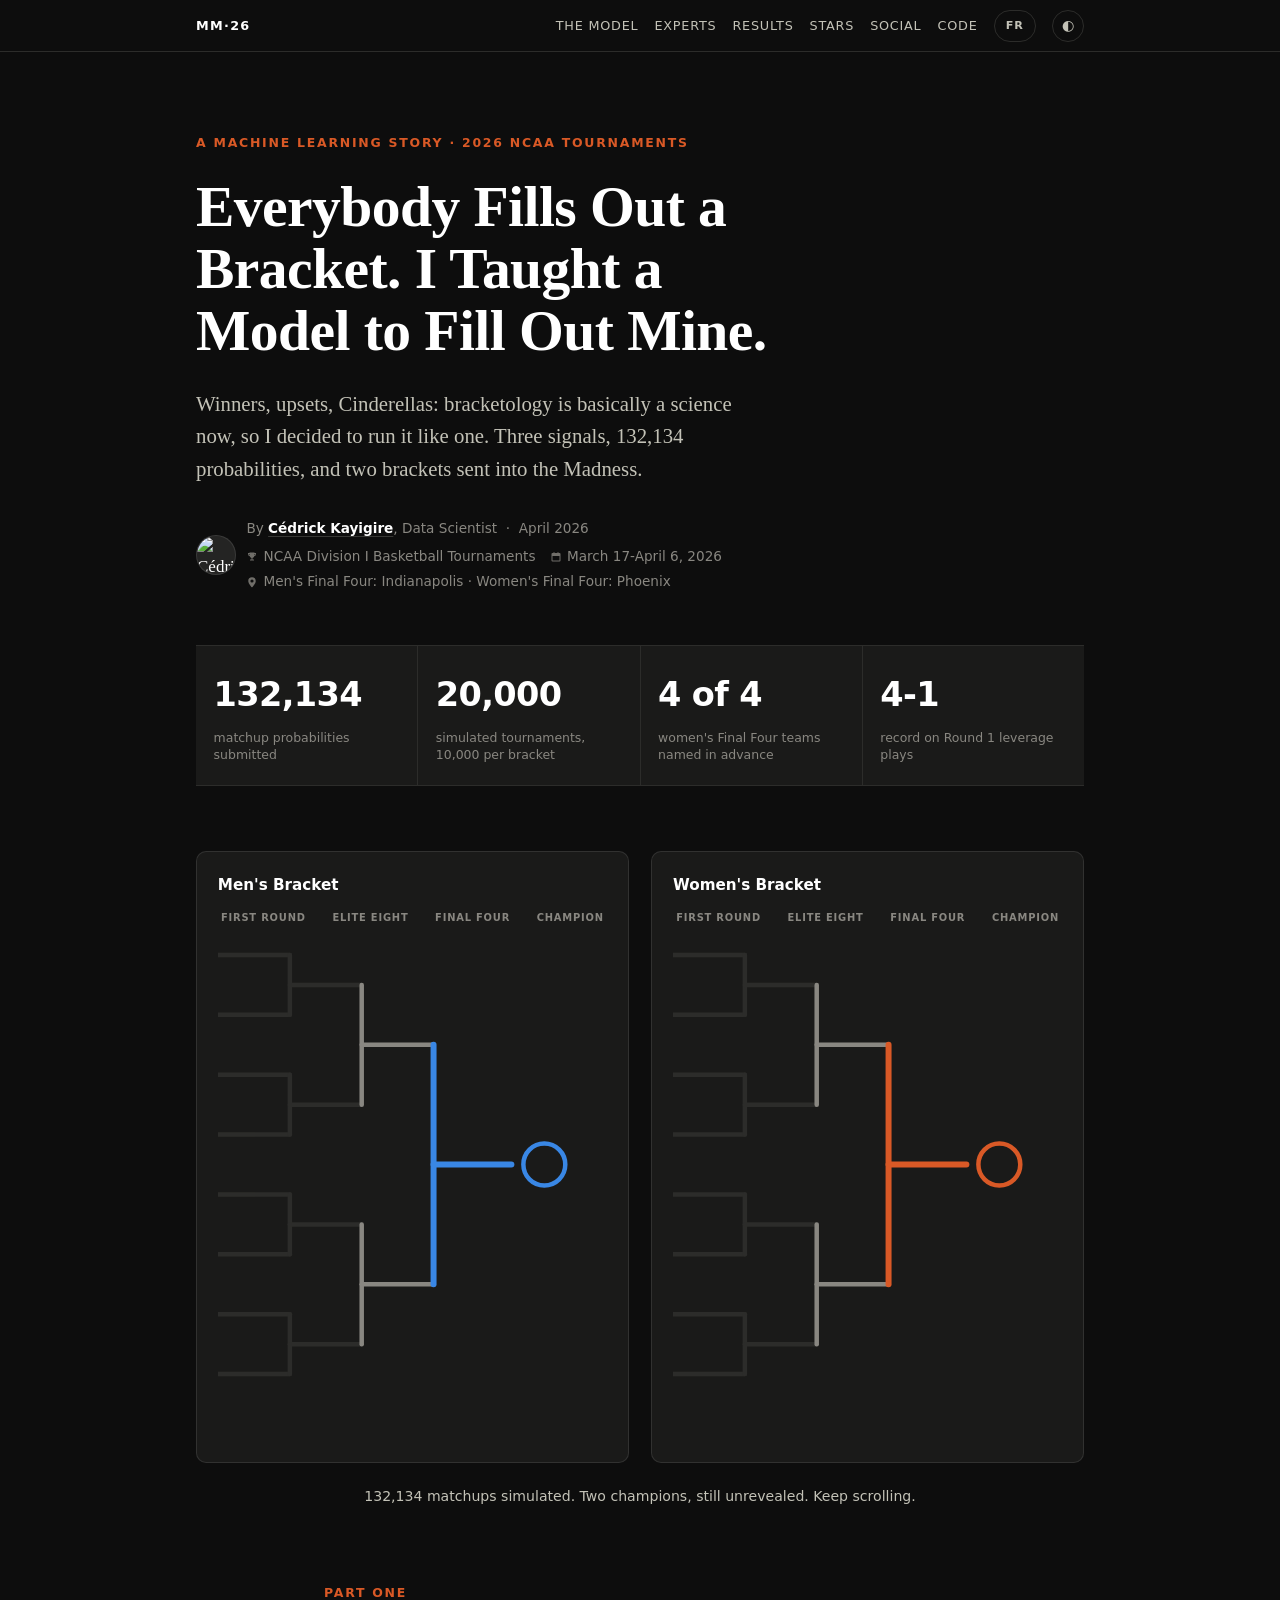
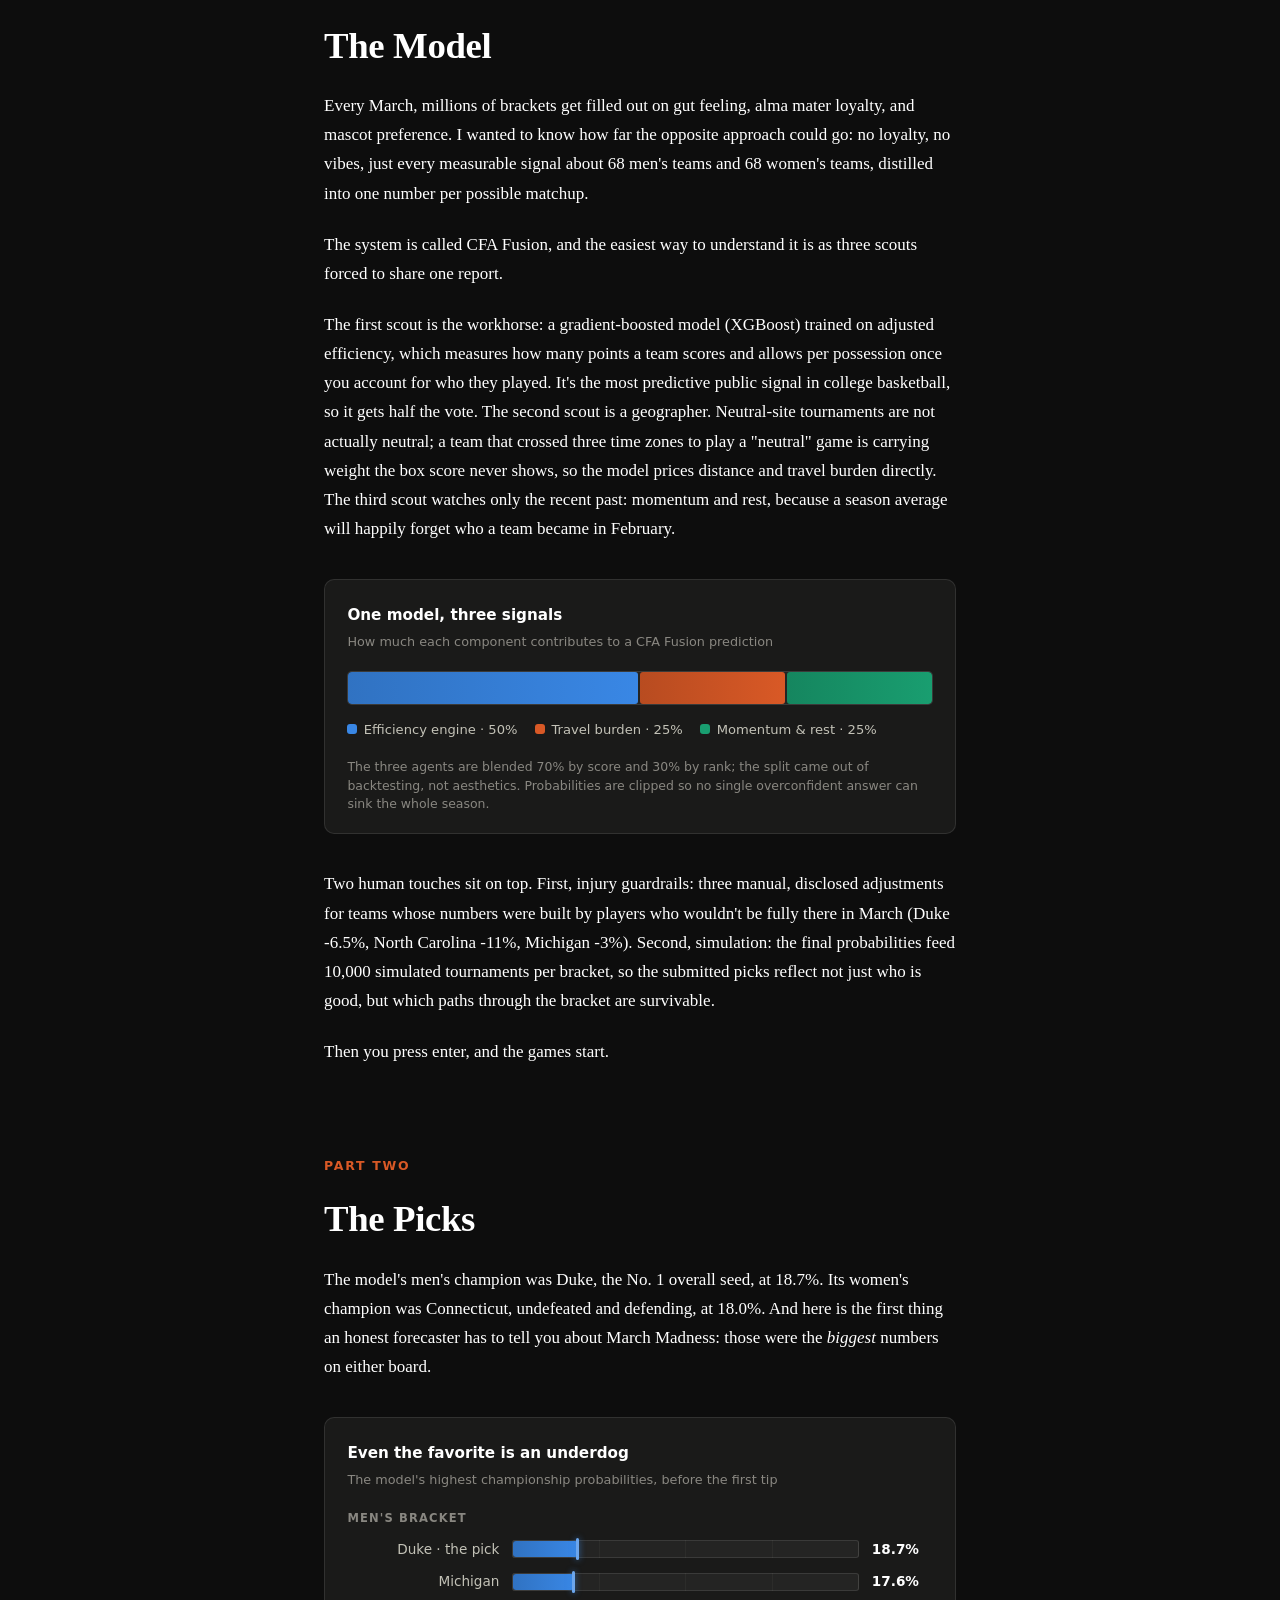
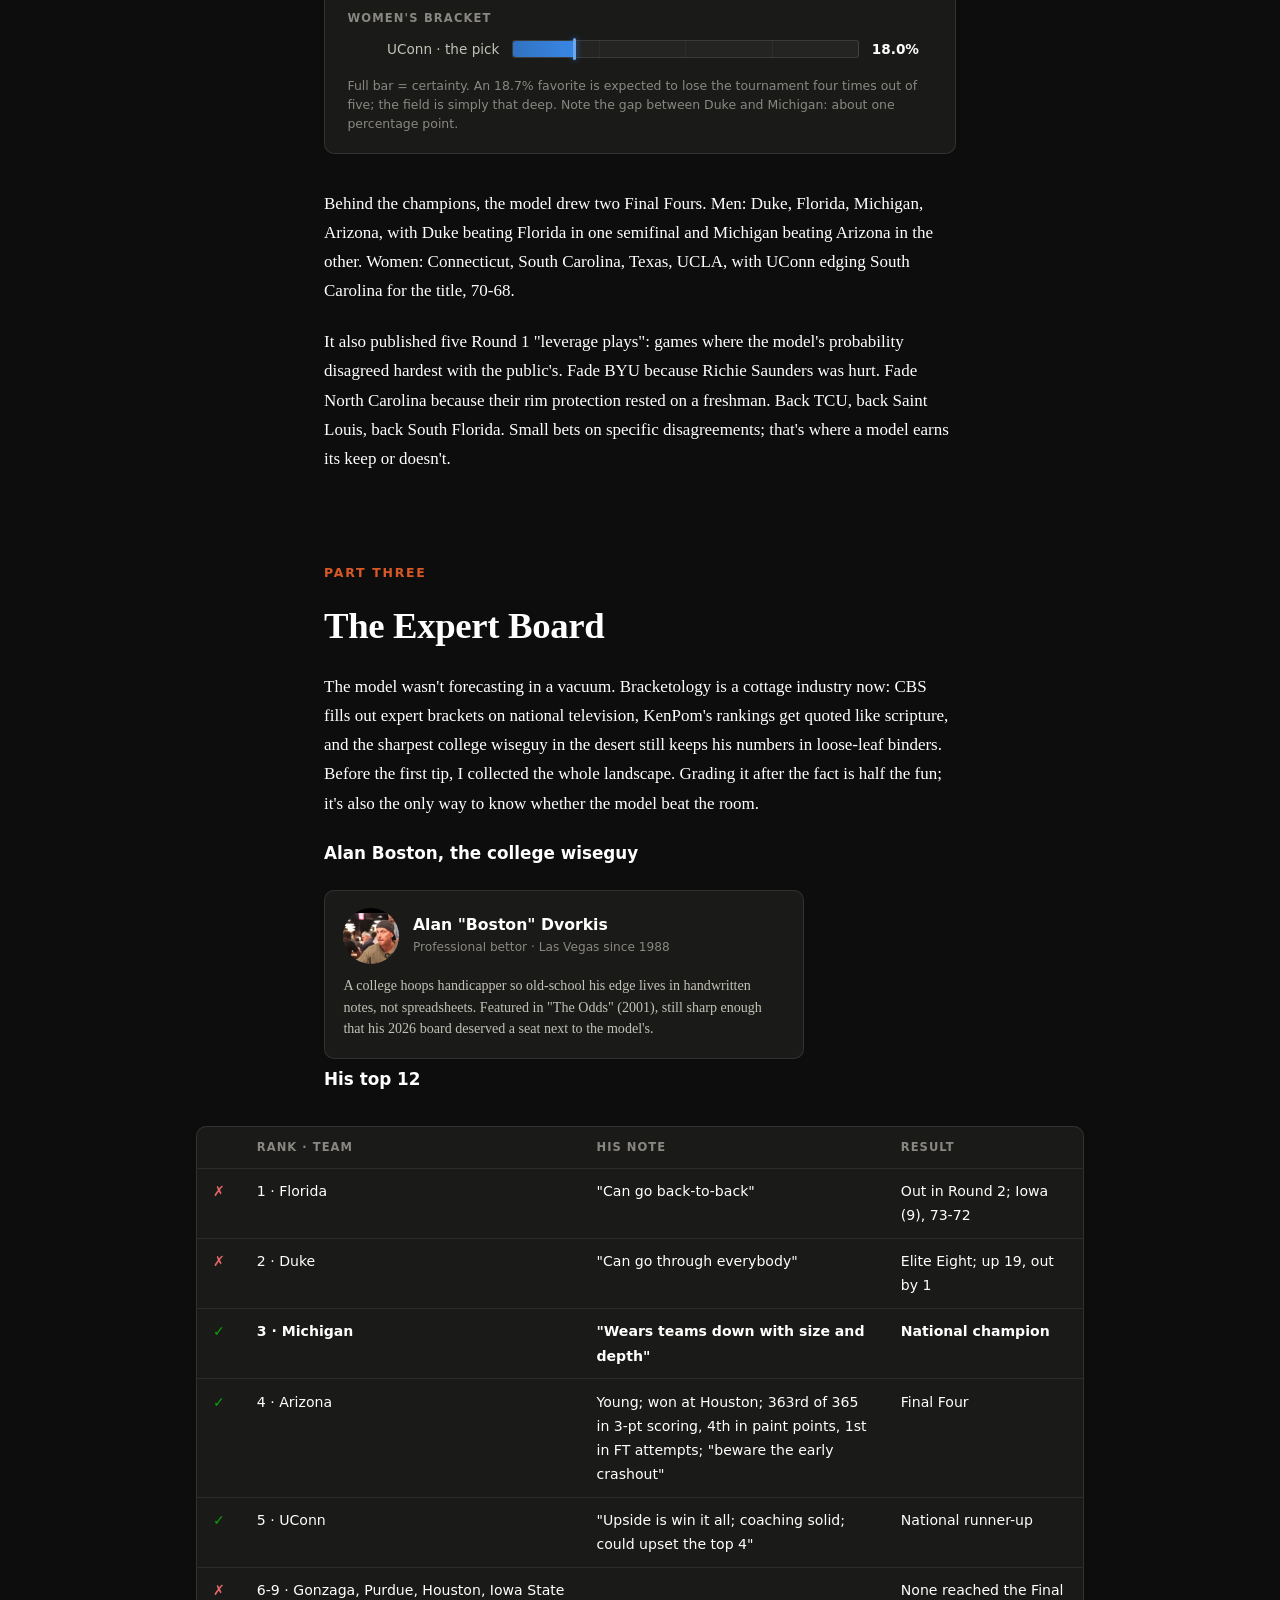
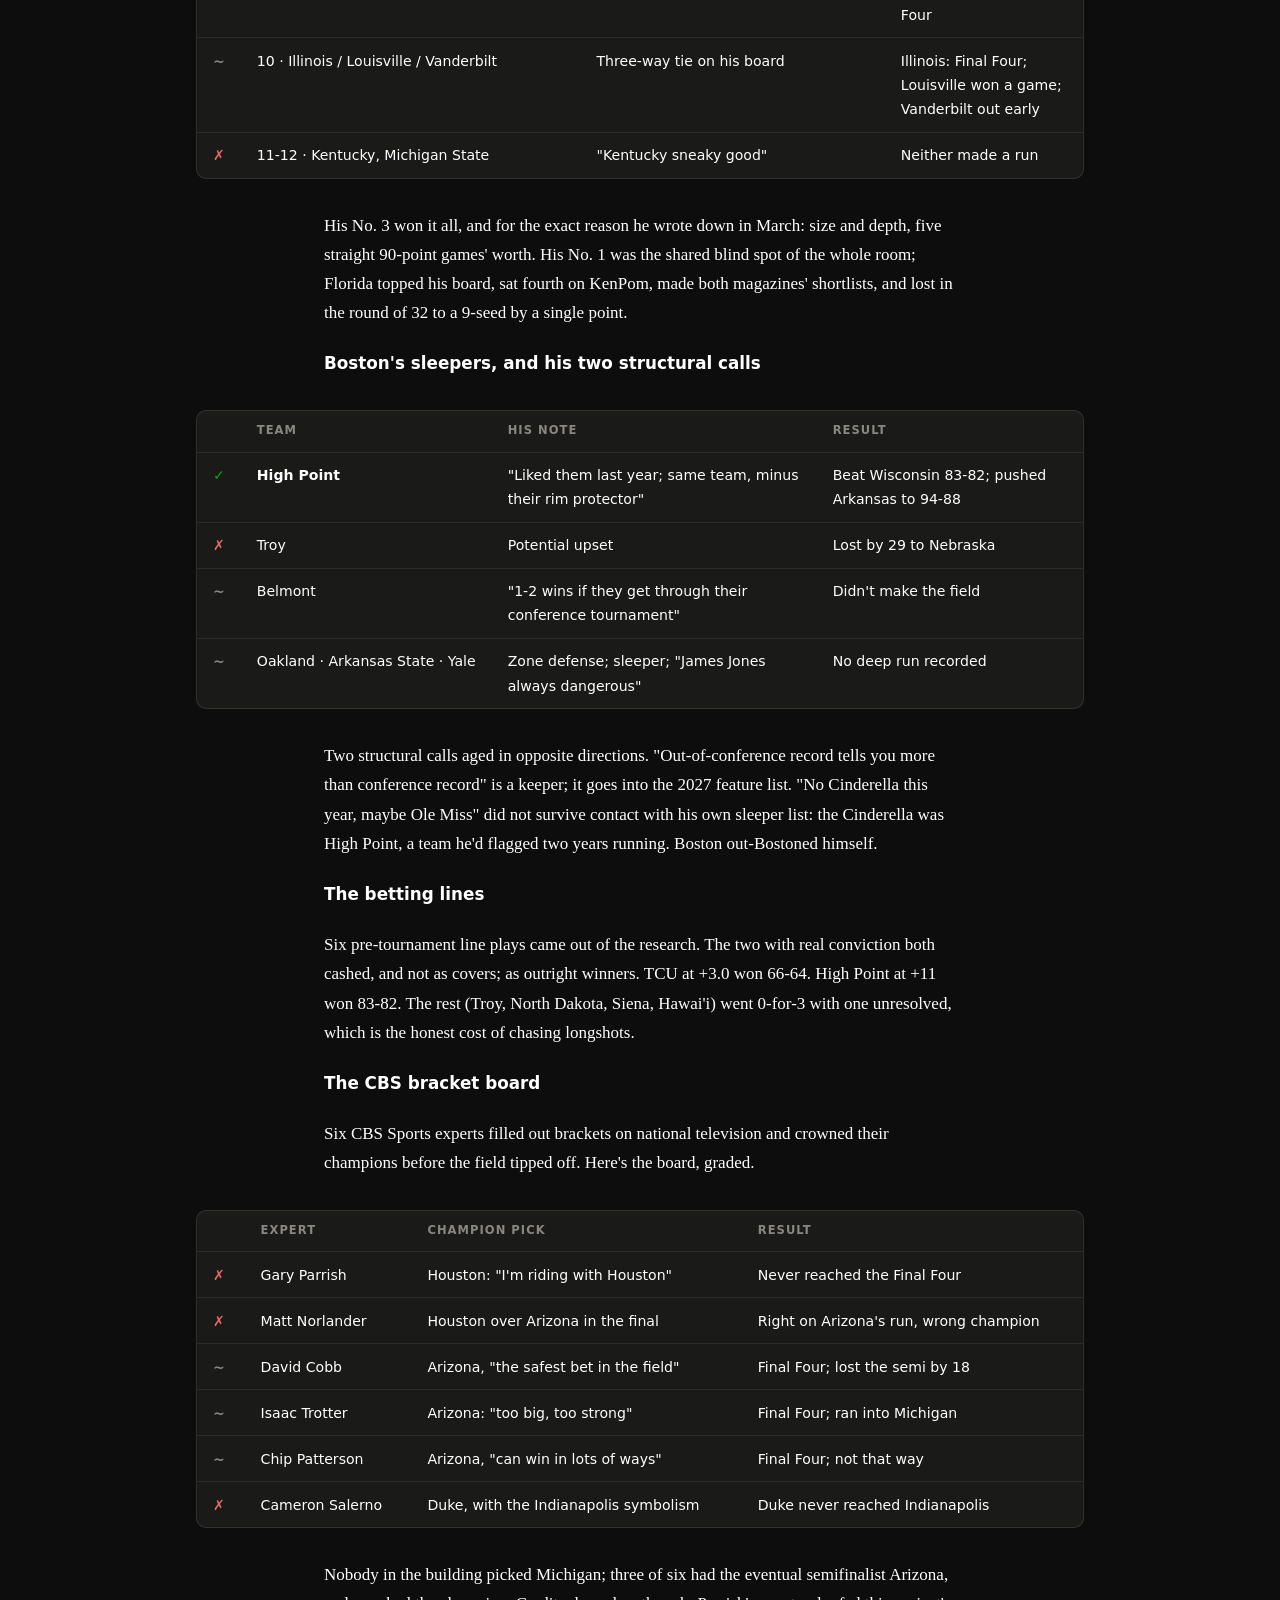
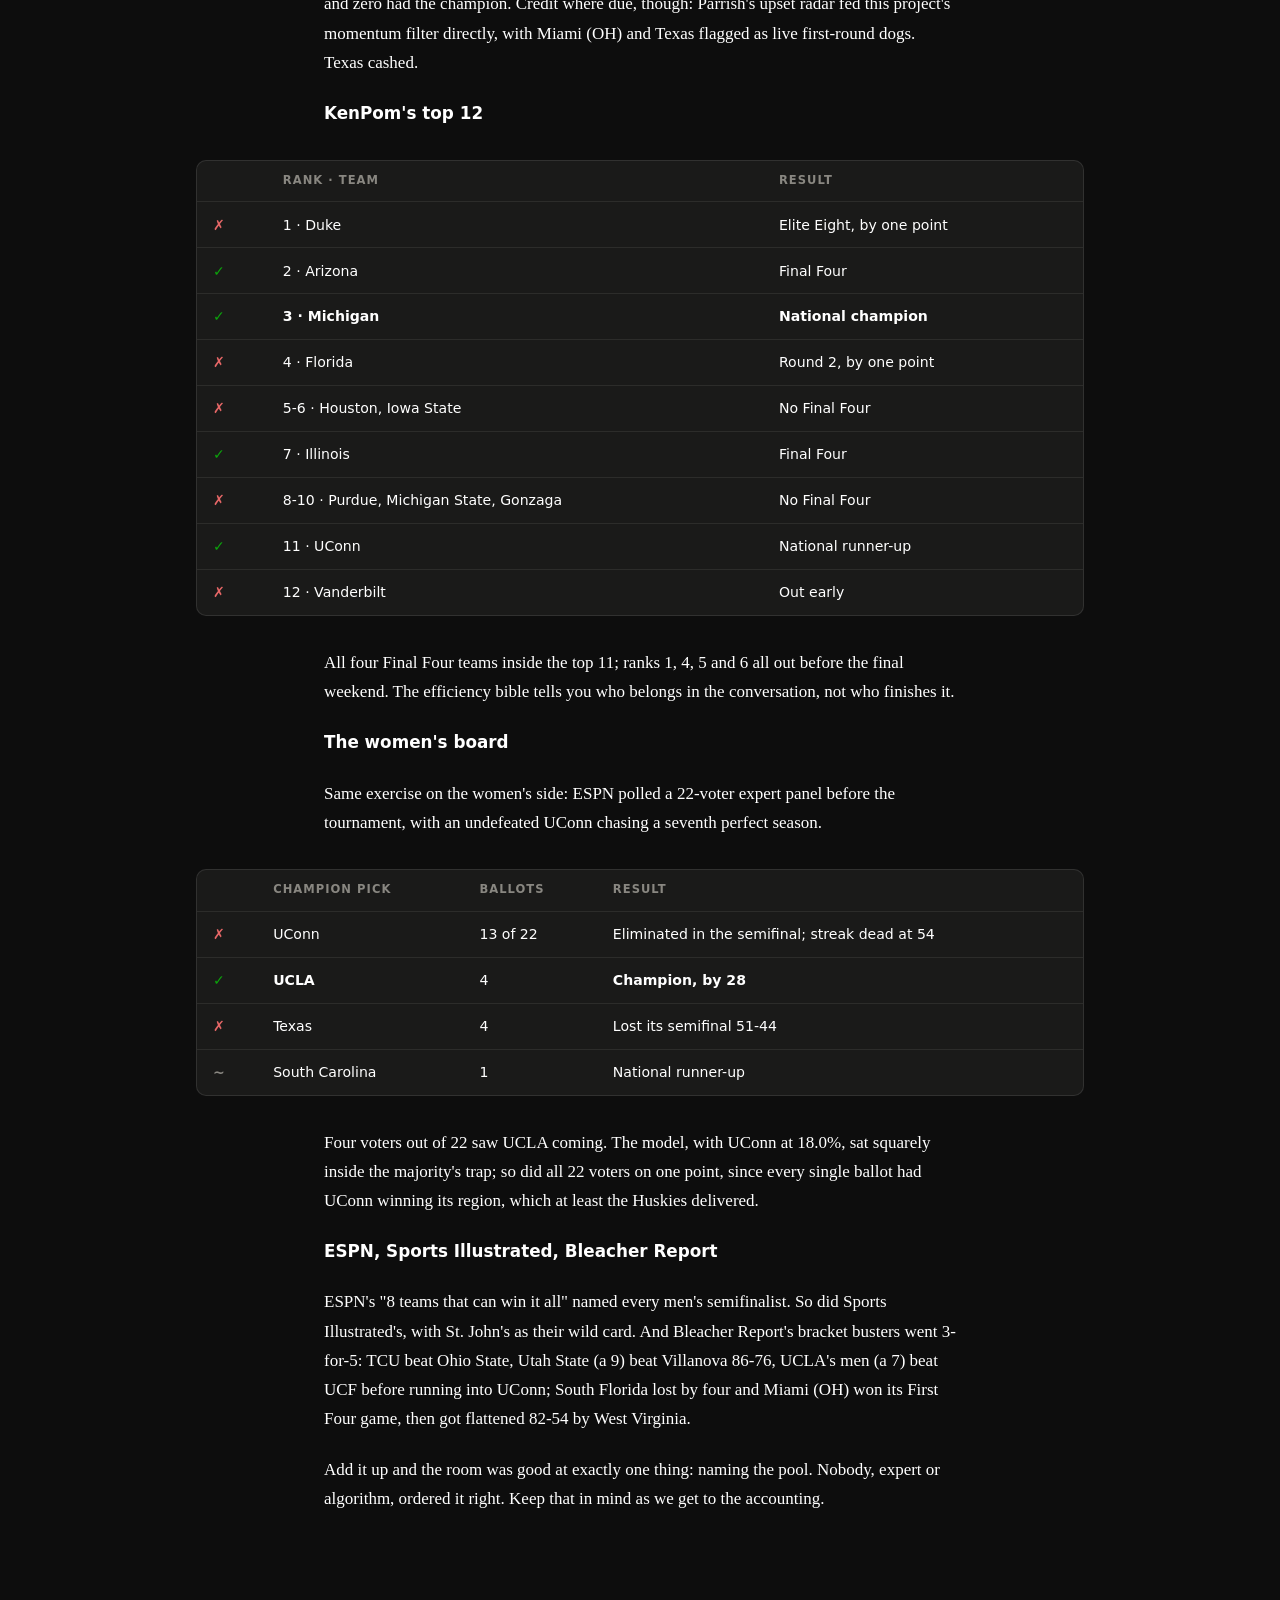
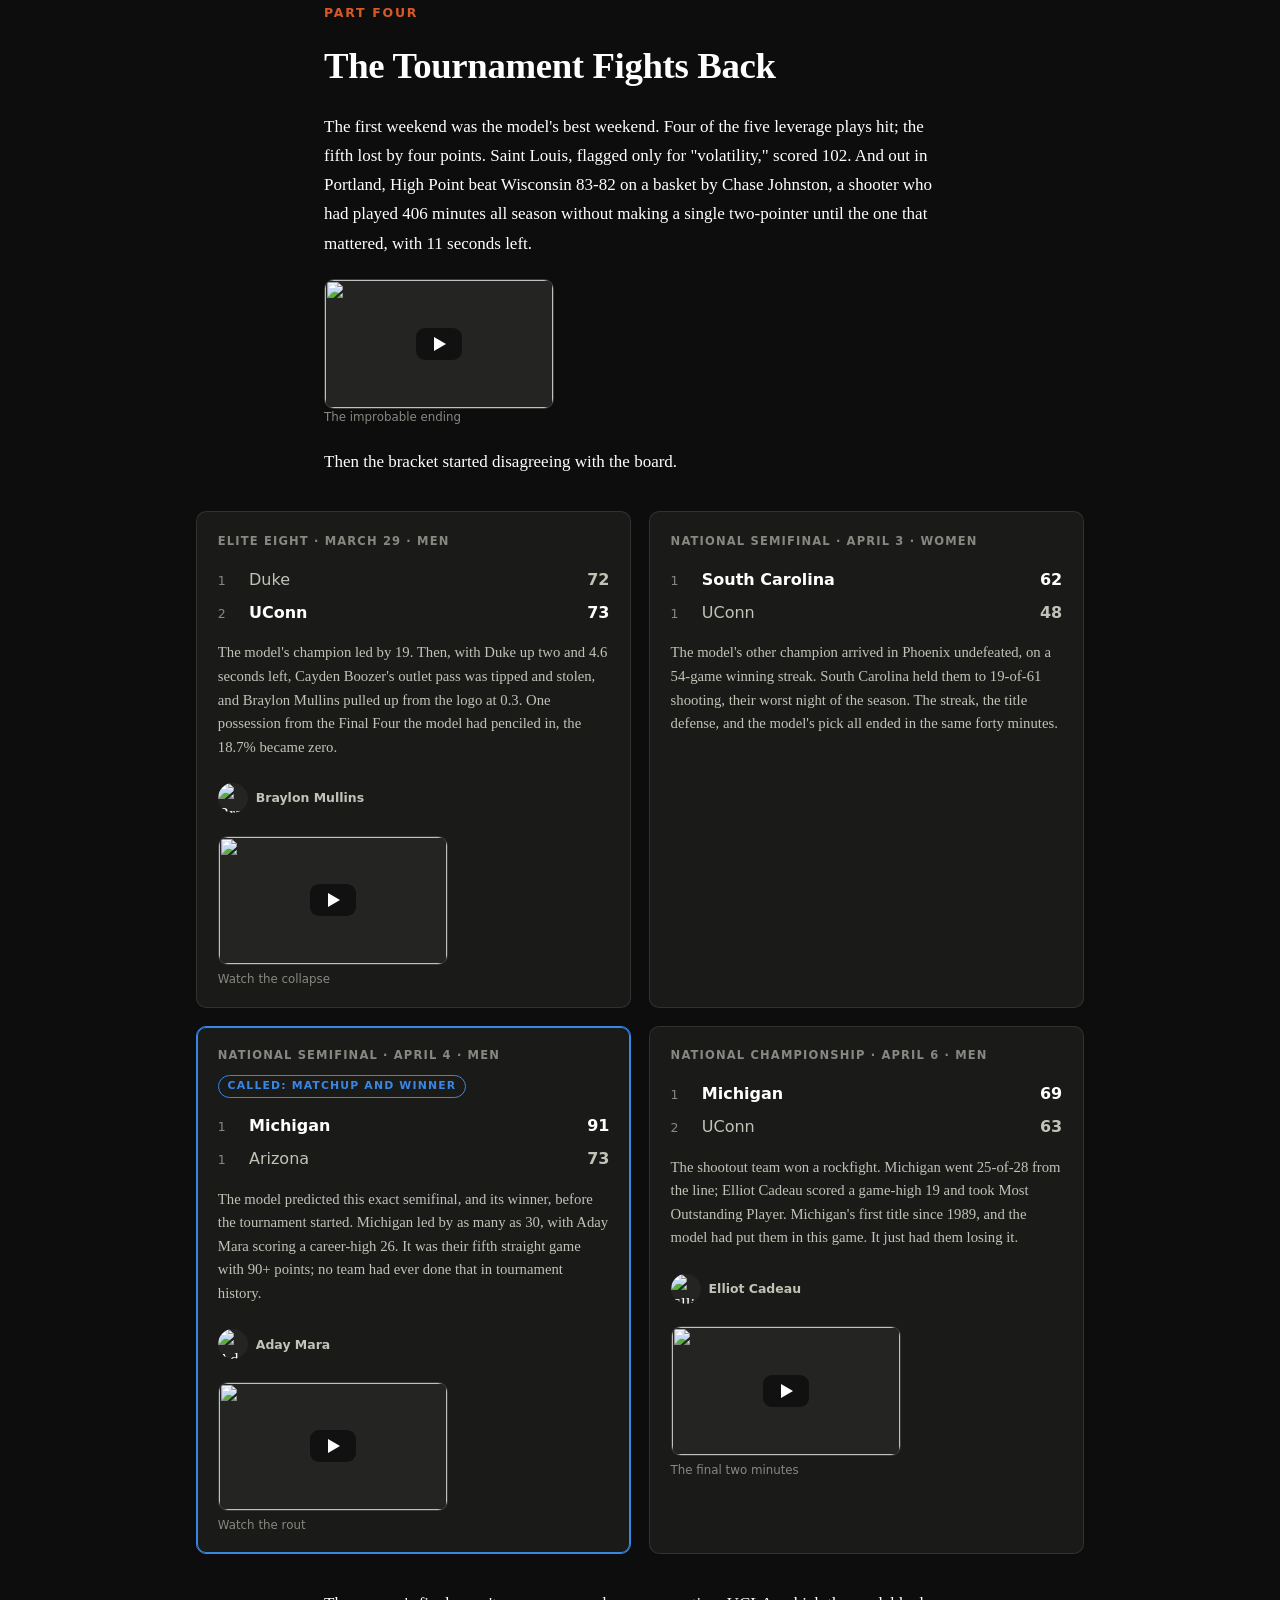
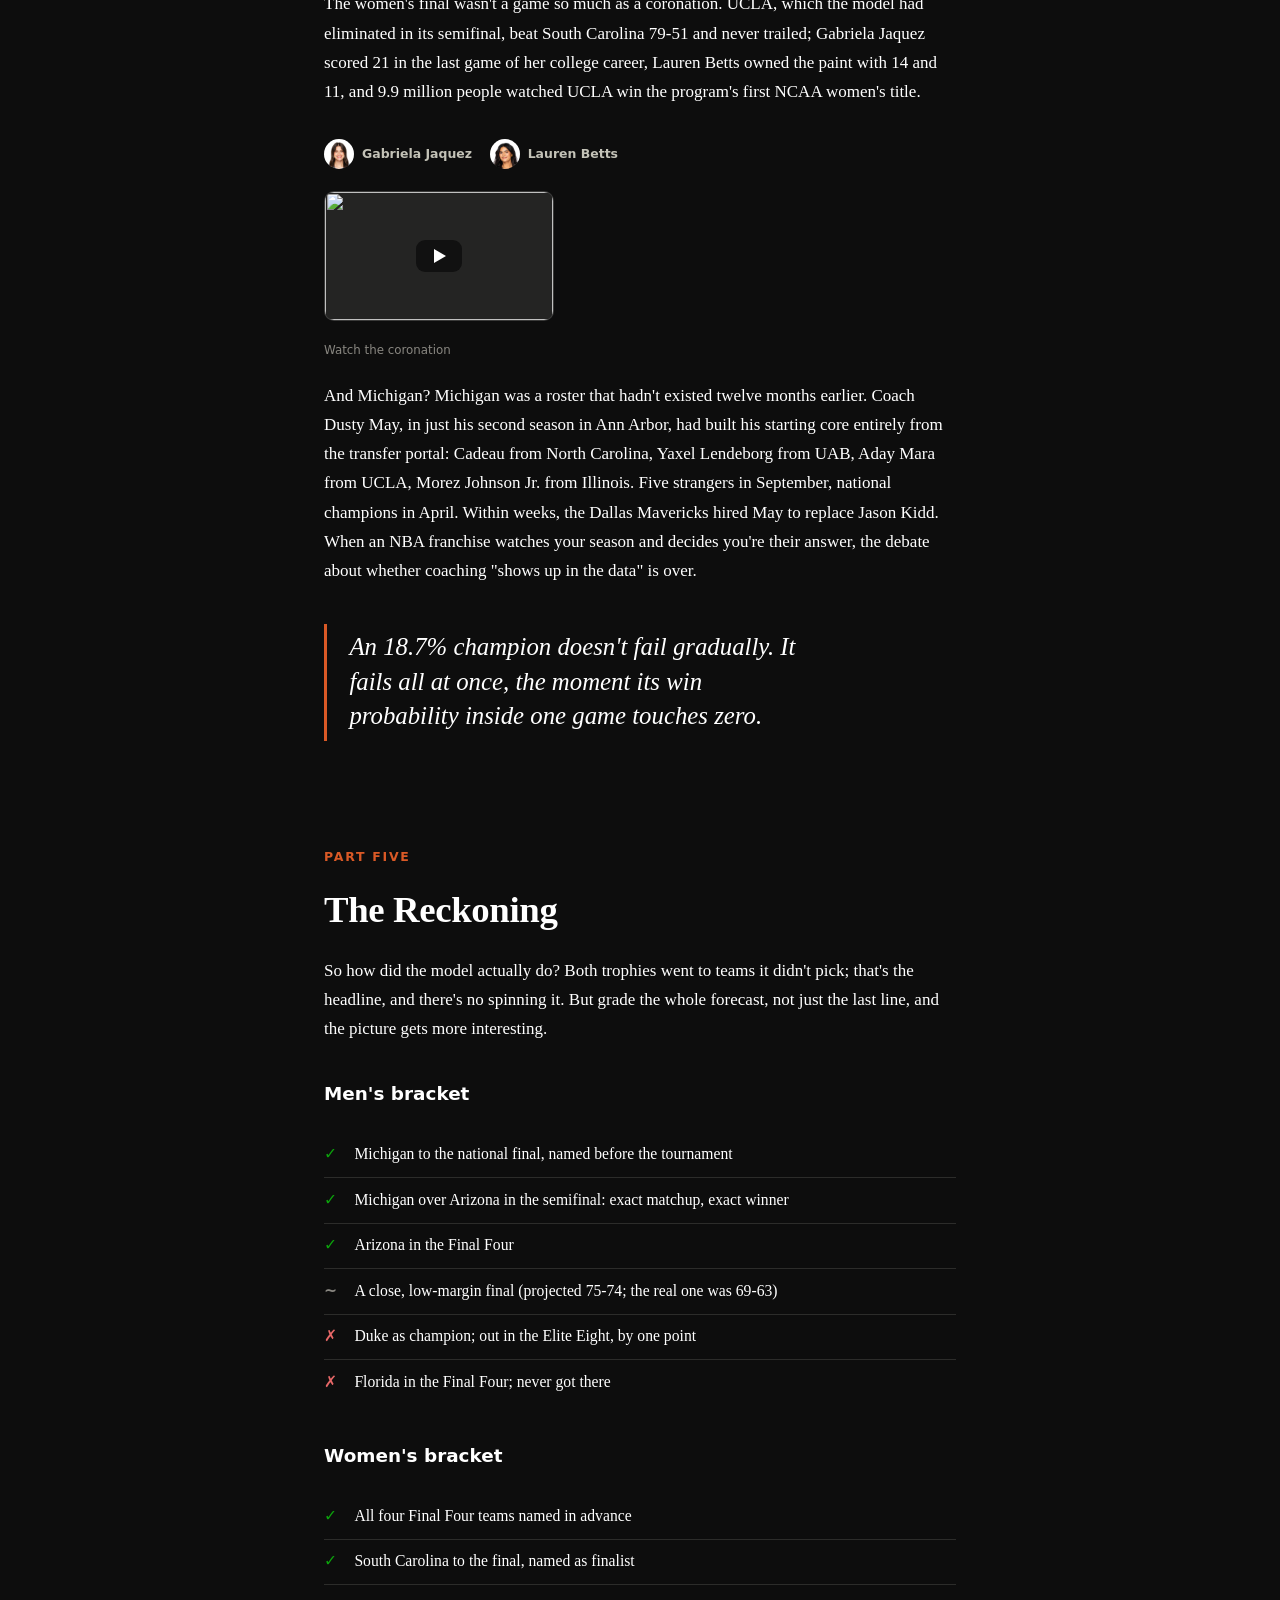
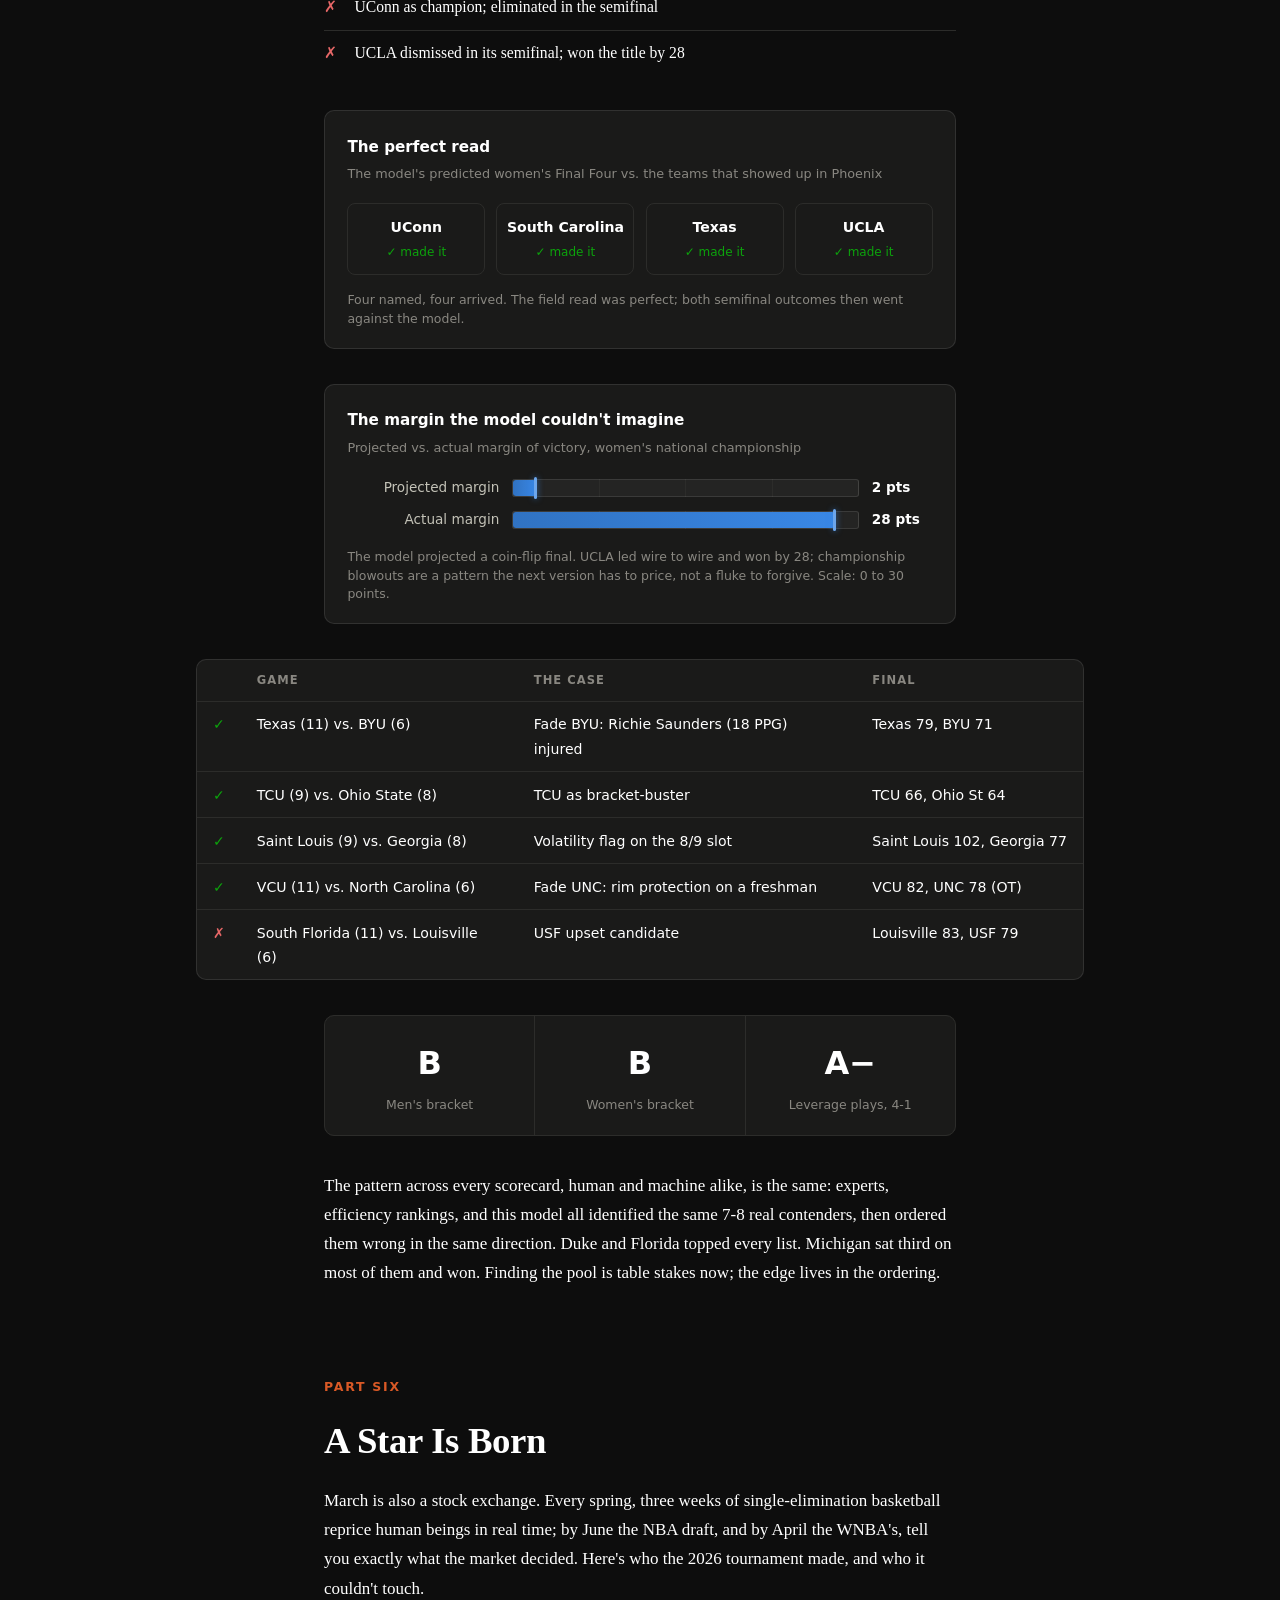
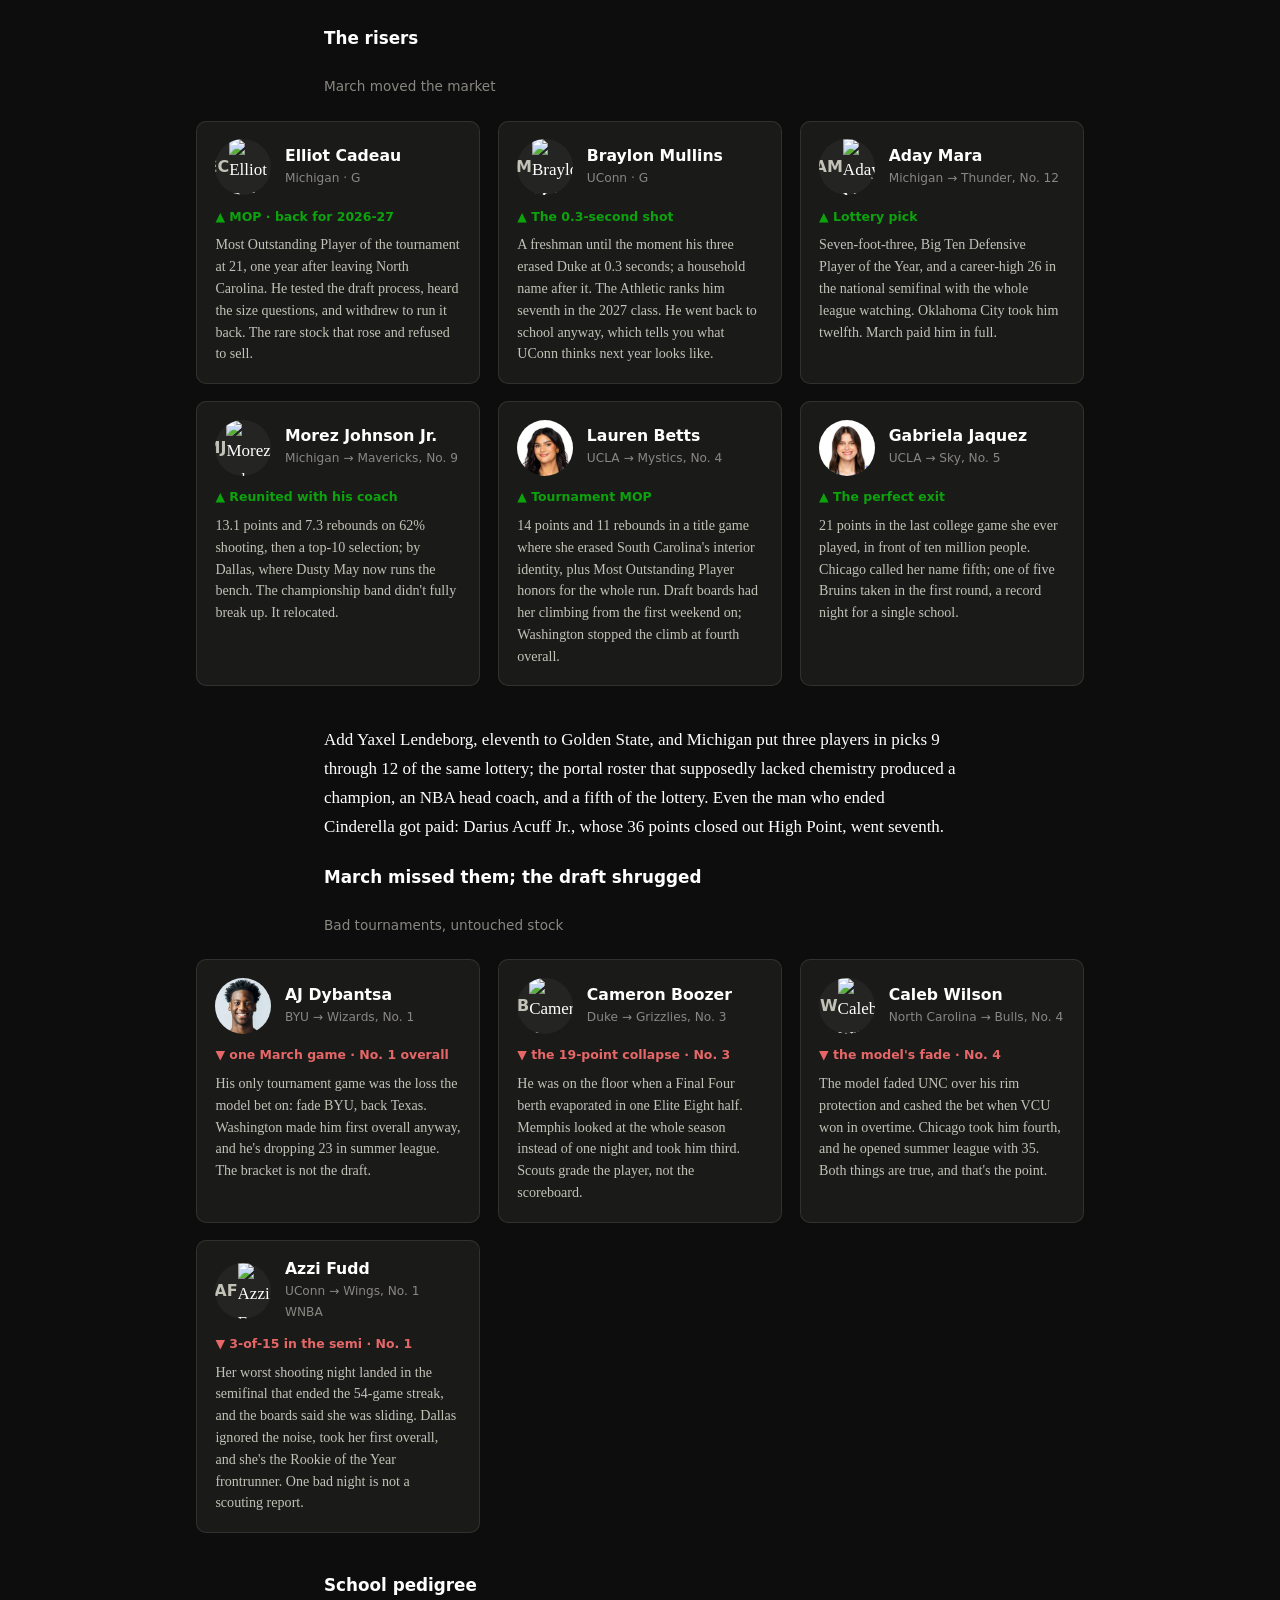
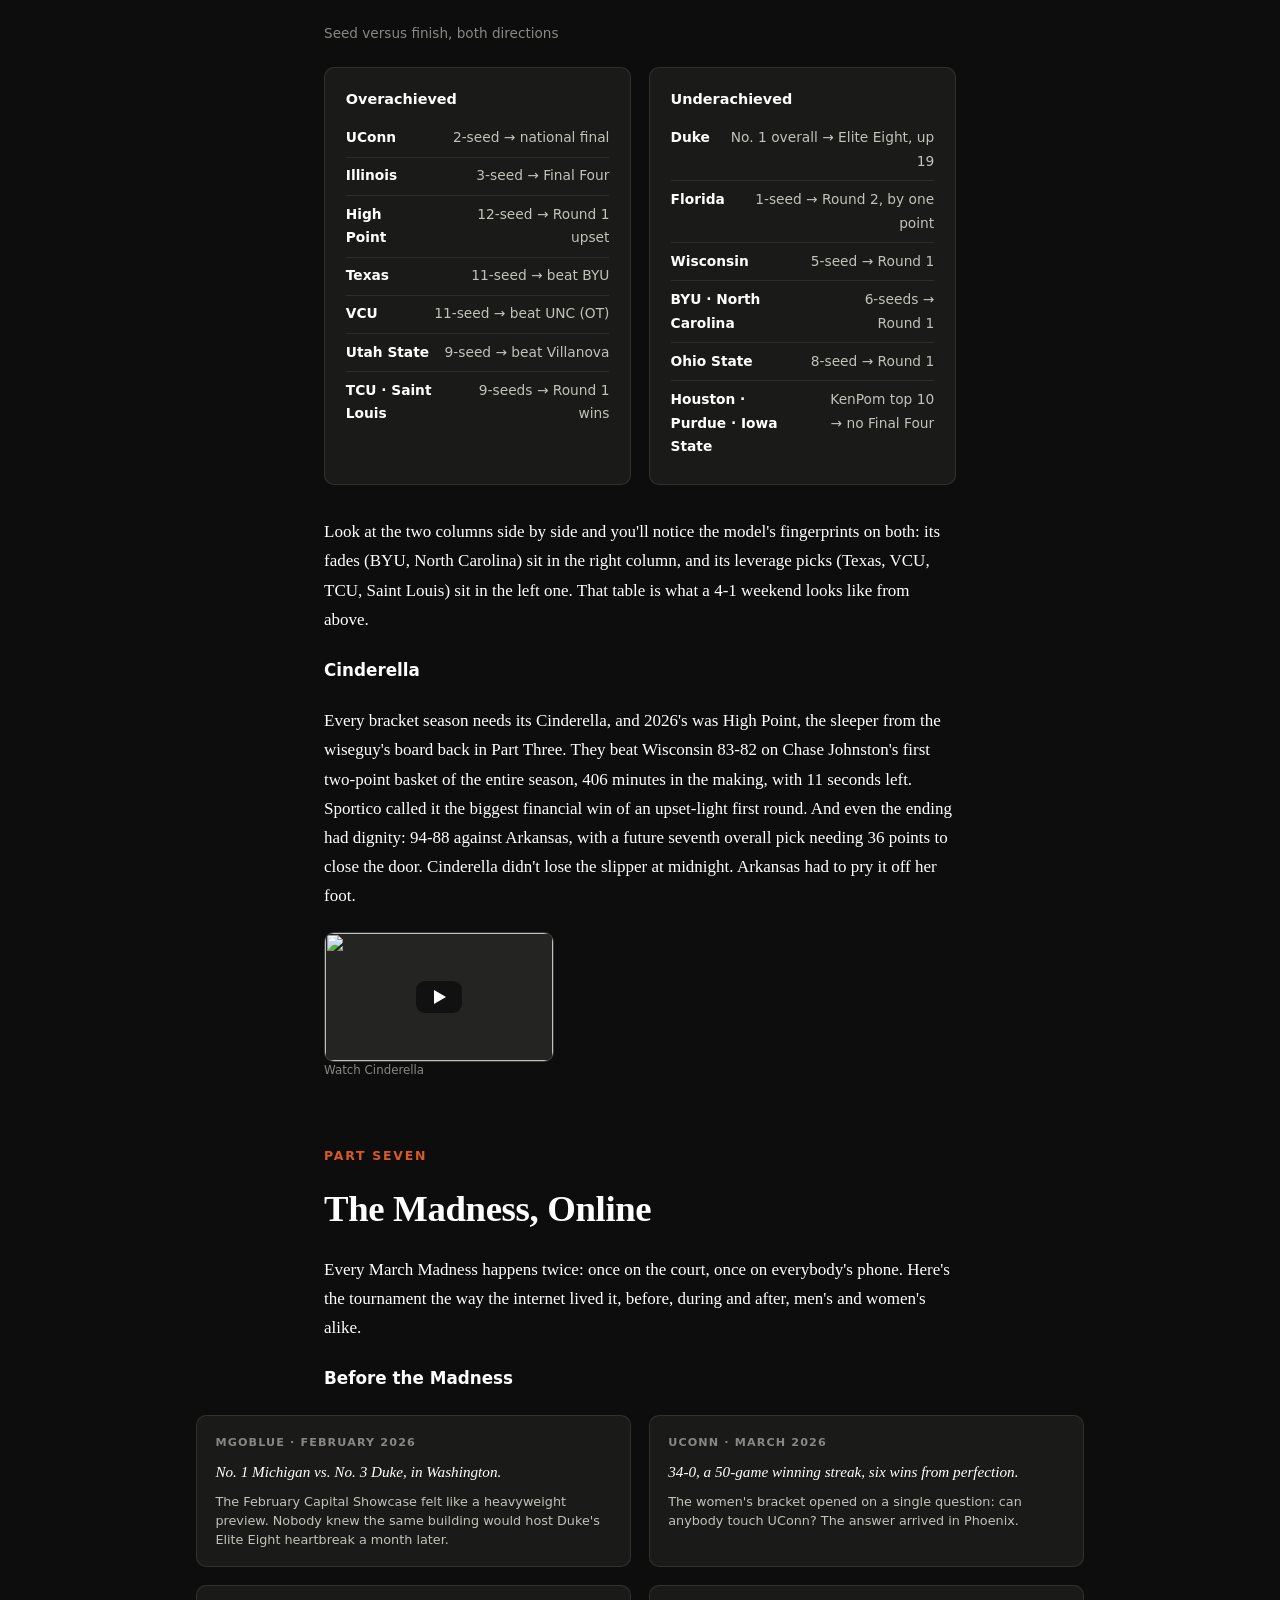
==== index.html @ 20261cad "Deploy site 2026-08-05" ====
<!doctype html>
<html lang="en" data-lang="en" data-theme="dark">
<head>
<meta charset="utf-8">
<meta name="viewport" content="width=device-width, initial-scale=1">
<title>The Machine and the Madness · March Madness 2026</title>
<meta name="description" id="metaDesc" content="A machine learning model predicted the 2026 NCAA tournaments: an exact Final Four semifinal call, all four women's Final Four teams, a 4-1 record on leverage plays, and two champions it never saw coming.">
<script>
(function () {
  var t = null;
  try { t = localStorage.getItem("mm26-theme"); } catch (e) {}
  if (t !== "dark" && t !== "light") {
    var h = new Date().getHours();
    t = (h >= 19 || h < 6) ? "dark" : "light";
  }
  document.documentElement.setAttribute("data-theme", t);
})();
</script>
<link rel="icon" href="data:image/svg+xml,%3Csvg xmlns='http://www.w3.org/2000/svg' viewBox='0 0 32 32'%3E%3Ccircle cx='16' cy='16' r='14' fill='%23eb6834'/%3E%3Cpath d='M2 16h28M16 2v28M6 6c6 5 6 15 0 20M26 6c-6 5-6 15 0 20' stroke='%231a1a19' stroke-width='1.6' fill='none'/%3E%3C/svg%3E">
<style>
  :root {
    color-scheme: light;
    --page:        #f9f9f7;
    --surface:     #fcfcfb;
    --ink:         #0b0b0b;
    --ink-2:       #52514e;
    --muted:       #898781;
    --hairline:    #e1e0d9;
    --baseline:    #c3c2b7;
    --ring:        rgba(11,11,11,0.10);
    --s1:          #2a78d6;
    --s2:          #eb6834;
    --s3:          #1baf7a;
    --hit:         #006300;
    --miss:        #d03b3b;
    --track:       #efeeea;
  }
  @media (prefers-color-scheme: dark) {
    :root:where(:not([data-theme="light"])) {
      color-scheme: dark;
      --page:      #0d0d0d;
      --surface:   #1a1a19;
      --ink:       #ffffff;
      --ink-2:     #c3c2b7;
      --muted:     #898781;
      --hairline:  #2c2c2a;
      --baseline:  #383835;
      --ring:      rgba(255,255,255,0.10);
      --s1:        #3987e5;
      --s2:        #d95926;
      --s3:        #199e70;
      --hit:       #0ca30c;
      --miss:      #e66767;
      --track:     #242423;
    }
  }
  :root[data-theme="dark"] {
    color-scheme: dark;
    --page:      #0d0d0d;
    --surface:   #1a1a19;
    --ink:       #ffffff;
    --ink-2:     #c3c2b7;
    --muted:     #898781;
    --hairline:  #2c2c2a;
    --baseline:  #383835;
    --ring:      rgba(255,255,255,0.10);
    --s1:        #3987e5;
    --s2:        #d95926;
    --s3:        #199e70;
    --hit:       #0ca30c;
    --miss:      #e66767;
    --track:     #242423;
  }

  /* language visibility */
  html[data-lang="en"] .fr { display: none !important; }
  html[data-lang="fr"] .en { display: none !important; }

  * { margin: 0; padding: 0; box-sizing: border-box; }
  html { scroll-behavior: smooth; }
  body {
    background: var(--page);
    color: var(--ink);
    font-family: "Iowan Old Style", "Palatino Linotype", Palatino, Georgia, serif;
    font-size: 1.0625rem;
    line-height: 1.72;
    -webkit-font-smoothing: antialiased;
  }
  .sans { font-family: system-ui, -apple-system, "Segoe UI", sans-serif; }

  a { color: inherit; text-decoration-color: var(--baseline); text-underline-offset: 3px; }
  a:hover { text-decoration-color: var(--s1); }

  .prose  { max-width: 42rem; margin: 0 auto; padding: 0 1.25rem; }
  .wide   { max-width: 58rem; margin: 0 auto; padding: 0 1.25rem; }
  .prose p { margin: 0 0 1.35rem; }
  .prose p:last-child { margin-bottom: 0; }

  /* ---------- top bar ---------- */
  .topbar {
    position: sticky; top: 0; z-index: 10;
    background: var(--page);
    border-bottom: 1px solid var(--hairline);
  }
  .topbar-in {
    position: relative;
    max-width: 58rem; margin: 0 auto; padding: 0.6rem 1.25rem;
    display: flex; align-items: center; gap: 1rem;
    font-family: system-ui, -apple-system, "Segoe UI", sans-serif;
    font-size: 0.8rem; letter-spacing: 0.06em; text-transform: uppercase;
  }
  .topbar a { text-decoration: none; color: var(--ink-2); }
  .topbar a:hover { color: var(--ink); }
  .wordmark { font-weight: 700; color: var(--ink) !important; letter-spacing: 0.1em; }
  .topbar .spacer { flex: 1; }
  .navlinks { display: flex; align-items: center; gap: 1rem; }
  #themeToggle, #langToggle, #menuToggle {
    background: none; border: 1px solid var(--hairline); border-radius: 999px;
    color: var(--ink-2); cursor: pointer; line-height: 1;
    font-family: system-ui, -apple-system, "Segoe UI", sans-serif;
    flex: none;
  }
  #themeToggle { font-size: 0.9rem; width: 2rem; height: 2rem; }
  #langToggle  { font-size: 0.7rem; font-weight: 600; letter-spacing: 0.08em; height: 2rem; padding: 0 0.7rem; }
  #themeToggle:hover, #langToggle:hover { color: var(--ink); border-color: var(--baseline); }
  #menuToggle { display: none; width: 2.1rem; height: 2.1rem; position: relative; }
  #menuToggle .bar { position: absolute; left: 0.55rem; right: 0.55rem; top: 50%; height: 2px; margin-top: -1px; background: var(--ink-2); border-radius: 2px; transition: background 0.15s ease; }
  #menuToggle .bar::before, #menuToggle .bar::after {
    content: ""; position: absolute; left: 0; right: 0; height: 2px;
    background: var(--ink-2); border-radius: 2px; transition: transform 0.15s ease, opacity 0.15s ease;
  }
  #menuToggle .bar::before { top: -6px; }
  #menuToggle .bar::after { top: 6px; }
  #menuToggle[aria-expanded="true"] .bar { background: transparent; }
  #menuToggle[aria-expanded="true"] .bar::before { top: 0; transform: rotate(45deg); background: var(--ink); }
  #menuToggle[aria-expanded="true"] .bar::after { top: 0; transform: rotate(-45deg); background: var(--ink); }
  @media (max-width: 700px) {
    .topbar-in { gap: 0.6rem; font-size: 0.7rem; padding: 0.55rem 1rem; }
    #menuToggle { display: block; order: 3; width: 2.25rem; height: 2.25rem; }
    #langToggle { order: 1; height: 2.25rem; padding: 0 0.65rem; }
    #themeToggle { order: 2; width: 2.25rem; height: 2.25rem; }
    .navlinks {
      display: none; position: absolute; top: 100%; left: 0; right: 0;
      flex-direction: column; align-items: stretch; gap: 0;
      background: var(--page); border-bottom: 1px solid var(--hairline);
      box-shadow: 0 12px 20px -12px rgba(0,0,0,0.25);
    }
    .navlinks[data-open="true"] { display: flex; }
    .navlinks a {
      padding: 0.9rem 1.25rem; border-top: 1px solid var(--hairline);
      font-size: 0.85rem;
    }
    .navlinks a:first-child { border-top: none; }
  }

  /* ---------- hero ---------- */
  .hero { padding: 5rem 0 3.5rem; }
  @media (max-width: 700px) { .hero { padding: 2.6rem 0 2.2rem; } }
  .kicker {
    font-family: system-ui, -apple-system, "Segoe UI", sans-serif;
    font-size: 0.78rem; font-weight: 600; letter-spacing: 0.14em; text-transform: uppercase;
    color: var(--s2);
    margin-bottom: 1.4rem;
  }
  h1 {
    font-size: clamp(2.2rem, 5.4vw, 3.6rem);
    line-height: 1.08;
    font-weight: 700;
    letter-spacing: -0.01em;
    max-width: 22ch;
    margin-bottom: 1.6rem;
  }
  .deck {
    font-size: clamp(1.1rem, 2.2vw, 1.3rem);
    line-height: 1.55;
    color: var(--ink-2);
    max-width: 34rem;
    margin-bottom: 2rem;
  }
  .bylinewrap { display: flex; align-items: center; gap: 0.65rem; }
  .byline-pic {
    width: 40px; height: 40px; border-radius: 50%; flex: none;
    overflow: hidden; background: var(--track); border: 1px solid var(--ring);
  }
  .byline-pic img { width: 100%; height: 100%; object-fit: cover; display: block; }
  .byline {
    font-family: system-ui, -apple-system, "Segoe UI", sans-serif;
    font-size: 0.85rem; color: var(--muted);
  }
  .byline b { color: var(--ink); font-weight: 600; }
  .byline a { text-decoration-color: var(--baseline); }
  .byline a:hover { text-decoration-color: var(--s1); }
  .byline em { color: var(--ink-2); font-style: italic; }
  .byline-loc { display: flex; flex-wrap: wrap; gap: 0.1rem 0.9rem; margin-top: 0.3rem; }
  .byline-loc .mi { display: inline-flex; align-items: center; gap: 0.32rem; }
  .byline-loc svg { flex: none; color: var(--muted); opacity: 0.8; }
  .byline-loc .loc { max-width: 32rem; }

  /* ---------- stat strip ---------- */
  .stats {
    display: grid; grid-template-columns: repeat(4, 1fr); gap: 1px;
    background: var(--hairline);
    border-top: 1px solid var(--hairline); border-bottom: 1px solid var(--hairline);
    margin: 3.2rem 0 0;
  }
  .stat { background: var(--surface); padding: 1.3rem 1.1rem; }
  .stat .v {
    font-family: system-ui, -apple-system, "Segoe UI", sans-serif;
    font-size: clamp(1.5rem, 3vw, 2.1rem); font-weight: 700; letter-spacing: -0.02em;
  }
  .stat .l {
    font-family: system-ui, -apple-system, "Segoe UI", sans-serif;
    font-size: 0.78rem; color: var(--muted); margin-top: 0.3rem; line-height: 1.4;
  }
  @media (max-width: 700px) { .stats { grid-template-columns: repeat(2, 1fr); } }

  /* ---------- sections ---------- */
  section { padding: 3.6rem 0 0.6rem; }
  @media (max-width: 700px) { section { padding: 2.4rem 0 0.4rem; } }
  .part {
    font-family: system-ui, -apple-system, "Segoe UI", sans-serif;
    font-size: 0.78rem; font-weight: 600; letter-spacing: 0.14em; text-transform: uppercase;
    color: var(--s2); margin-bottom: 0.9rem;
  }
  h2 {
    font-size: clamp(1.7rem, 3.6vw, 2.3rem);
    line-height: 1.15; font-weight: 700; letter-spacing: -0.01em;
    margin-bottom: 1.5rem; max-width: 30ch;
  }
  h3 { font-size: 1.15rem; margin: 2.2rem 0 0.8rem; }

  .pullquote {
    border-left: 3px solid var(--s2);
    padding: 0.4rem 0 0.4rem 1.4rem;
    margin: 2.4rem 0;
    font-size: clamp(1.25rem, 2.6vw, 1.55rem);
    line-height: 1.4; font-style: italic; color: var(--ink);
    max-width: 30rem;
  }

  /* ---------- figures / charts ---------- */
  figure {
    background: var(--surface);
    border: 1px solid var(--ring);
    border-radius: 10px;
    padding: 1.4rem 1.4rem 1.2rem;
    margin: 2.2rem 0;
  }
  figure .ftitle {
    font-family: system-ui, -apple-system, "Segoe UI", sans-serif;
    font-weight: 600; font-size: 0.95rem; margin-bottom: 0.2rem;
  }
  figure .fsub {
    font-family: system-ui, -apple-system, "Segoe UI", sans-serif;
    font-size: 0.8rem; color: var(--muted); margin-bottom: 1.1rem;
  }
  figcaption {
    font-family: system-ui, -apple-system, "Segoe UI", sans-serif;
    font-size: 0.78rem; color: var(--muted); margin-top: 1rem; line-height: 1.5;
  }

  /* weights bar */
  .wbar {
    display: flex; gap: 2px; height: 34px; border-radius: 5px; overflow: hidden;
    border: 1px solid var(--ring); background: var(--track);
  }
  .wbar > div {
    border-radius: 3px; width: 0%; position: relative;
    background: linear-gradient(90deg, color-mix(in srgb, var(--seg) 100%, black 18%) 0%, var(--seg) 100%);
    transition: width 0.7s cubic-bezier(.16,.84,.44,1);
  }
  .wbar[data-play="true"] > div { width: var(--w); }
  .wbar > div:nth-child(1) { transition-delay: 0s; }
  .wbar > div:nth-child(2) { transition-delay: 0.12s; }
  .wbar > div:nth-child(3) { transition-delay: 0.24s; }
  .legend {
    display: flex; flex-wrap: wrap; gap: 1.1rem;
    font-family: system-ui, -apple-system, "Segoe UI", sans-serif;
    font-size: 0.82rem; color: var(--ink-2); margin-top: 0.9rem;
  }
  .chip { display: inline-block; width: 10px; height: 10px; border-radius: 3px; margin-right: 0.4rem; vertical-align: baseline; }

  /* h-bars */
  .hbar-row { display: grid; grid-template-columns: 9.5rem 1fr 3.8rem; align-items: center; gap: 0.8rem; margin: 0.55rem 0; }
  .hbar-label { font-family: system-ui, -apple-system, "Segoe UI", sans-serif; font-size: 0.85rem; color: var(--ink-2); text-align: right; line-height: 1.3; }
  .hbar-track {
    background:
      repeating-linear-gradient(90deg, var(--hairline) 0, var(--hairline) 1px, transparent 1px, transparent 25%),
      var(--track);
    border: 1px solid var(--ring); border-radius: 3px; height: 18px; position: relative; overflow: visible;
  }
  .hbar-fill {
    background: linear-gradient(90deg, color-mix(in srgb, var(--s1) 100%, black 18%) 0%, var(--s1) 100%);
    border-radius: 3px; height: 100%; width: 0%; position: relative;
    transition: width 0.9s cubic-bezier(.16,.84,.44,1);
  }
  .hbar-track[data-play="true"] .hbar-fill { width: var(--w); }
  .hbar-fill::after {
    content: ""; position: absolute; top: -3px; bottom: -3px; right: -1px; width: 3px;
    background: color-mix(in srgb, var(--s1) 100%, white 35%);
    border-radius: 2px; box-shadow: 0 0 6px 0 color-mix(in srgb, var(--s1) 100%, transparent 35%);
    opacity: 0; transition: opacity 0.3s ease 0.6s;
  }
  .hbar-track[data-play="true"] .hbar-fill::after { opacity: 1; }
  .hbar-val   { font-family: system-ui, -apple-system, "Segoe UI", sans-serif; font-size: 0.85rem; font-weight: 600; font-variant-numeric: tabular-nums; white-space: nowrap; }
  .hbar-group {
    font-family: system-ui, -apple-system, "Segoe UI", sans-serif;
    font-size: 0.72rem; font-weight: 600; letter-spacing: 0.1em; text-transform: uppercase;
    color: var(--muted); margin: 1rem 0 0.4rem;
  }
  @media (max-width: 560px) { .hbar-row { grid-template-columns: 7rem 1fr 3.4rem; } }
  @media (prefers-reduced-motion: reduce) {
    .wbar > div, .hbar-fill, .hbar-fill::after { transition: none; }
  }

  /* game cards */
  .cards { display: grid; grid-template-columns: 1fr 1fr; gap: 1.1rem; margin: 2.2rem 0; }
  @media (max-width: 760px) { .cards { grid-template-columns: 1fr; } }
  .game {
    background: var(--surface); border: 1px solid var(--ring); border-radius: 10px;
    padding: 1.2rem 1.3rem;
  }
  .game.called { border-color: var(--s1); box-shadow: 0 0 0 1px var(--s1) inset; }
  .game .round {
    font-family: system-ui, -apple-system, "Segoe UI", sans-serif;
    font-size: 0.72rem; font-weight: 600; letter-spacing: 0.1em; text-transform: uppercase;
    color: var(--muted); margin-bottom: 0.75rem;
    display: flex; justify-content: space-between; gap: 0.6rem; flex-wrap: wrap;
  }
  .badge {
    color: var(--s1); border: 1px solid currentColor; border-radius: 999px;
    padding: 0.05rem 0.55rem; font-size: 0.68rem;
  }
  .teamline {
    display: flex; align-items: baseline; gap: 0.55rem;
    font-family: system-ui, -apple-system, "Segoe UI", sans-serif;
    font-size: 1rem; padding: 0.16rem 0;
  }
  .teamline .seed { color: var(--muted); font-size: 0.78rem; width: 1.4rem; font-variant-numeric: tabular-nums; }
  .teamline .team { flex: 1; }
  .teamline .pts  { font-weight: 600; font-variant-numeric: tabular-nums; }
  .teamline.win .team, .teamline.win .pts { font-weight: 700; }
  .teamline.lose { color: var(--ink-2); }
  .game .story { font-size: 0.92rem; line-height: 1.6; color: var(--ink-2); margin-top: 0.8rem; }

  /* verdict lists */
  .verdicts { list-style: none; margin: 1.4rem 0 2rem; }
  .verdicts li {
    display: flex; gap: 0.8rem; align-items: baseline;
    padding: 0.55rem 0; border-bottom: 1px solid var(--hairline);
    font-size: 0.98rem;
  }
  .verdicts li:last-child { border-bottom: none; }
  .glyph { font-family: system-ui, -apple-system, "Segoe UI", sans-serif; font-weight: 700; width: 1.1rem; flex: none; }
  .glyph.ok   { color: var(--hit); }
  .glyph.no   { color: var(--miss); }
  .glyph.near { color: var(--muted); }

  /* final four chips */
  .ffgrid { display: grid; grid-template-columns: repeat(4, 1fr); gap: 0.7rem; margin-top: 0.4rem; }
  @media (max-width: 560px) { .ffgrid { grid-template-columns: repeat(2, 1fr); } }
  .ffteam {
    border: 1px solid var(--hairline); border-radius: 8px; padding: 0.7rem 0.5rem;
    text-align: center;
    font-family: system-ui, -apple-system, "Segoe UI", sans-serif; font-size: 0.88rem; font-weight: 600;
  }
  .ffteam small { display: block; font-weight: 400; color: var(--hit); margin-top: 0.2rem; font-size: 0.75rem; }

  /* star cards */
  .starsgrid { display: grid; grid-template-columns: repeat(auto-fill, minmax(15.5rem, 1fr)); gap: 1.1rem; margin: 1.4rem 0 2.4rem; }
  .star {
    background: var(--surface); border: 1px solid var(--ring); border-radius: 10px;
    padding: 1.1rem 1.15rem;
  }
  .star .head { display: flex; align-items: center; gap: 0.85rem; margin-bottom: 0.65rem; }
  .star .pic {
    width: 56px; height: 56px; border-radius: 50%; overflow: hidden; flex: none;
    background: var(--track); display: flex; align-items: center; justify-content: center;
  }
  .star .pic img { width: 100%; height: 100%; object-fit: cover; object-position: center top; display: block; }
  .star .pic .mono { font-family: system-ui, -apple-system, "Segoe UI", sans-serif; font-weight: 700; font-size: 1rem; color: var(--ink-2); }
  .star .name { font-family: system-ui, -apple-system, "Segoe UI", sans-serif; font-weight: 700; font-size: 0.98rem; line-height: 1.3; }
  .star .meta { font-family: system-ui, -apple-system, "Segoe UI", sans-serif; font-size: 0.76rem; color: var(--muted); margin-top: 0.1rem; }
  .star .fate { font-family: system-ui, -apple-system, "Segoe UI", sans-serif; font-size: 0.78rem; font-weight: 600; margin-bottom: 0.45rem; }
  .fate.up { color: var(--hit); }
  .fate.down { color: var(--miss); }
  .star .story { font-size: 0.88rem; line-height: 1.55; color: var(--ink-2); }
  .subhead {
    font-family: system-ui, -apple-system, "Segoe UI", sans-serif;
    font-size: 1.05rem; font-weight: 700; margin: 2.4rem 0 0.3rem;
  }
  .subhead + p.subdeck { font-family: system-ui, -apple-system, "Segoe UI", sans-serif; font-size: 0.85rem; color: var(--muted); margin-bottom: 0.4rem; }

  /* inline highlight links */
  .clip {
    display: inline-block; margin-top: 0.55rem;
    font-family: system-ui, -apple-system, "Segoe UI", sans-serif;
    font-size: 0.78rem; font-weight: 600; letter-spacing: 0.02em;
    color: var(--s1); text-decoration: none;
  }
  .clip:hover { text-decoration: underline; text-decoration-color: var(--s1); }

  /* social section */
  .socialgrid { display: grid; grid-template-columns: 1fr 1fr; gap: 1.1rem; margin: 1.4rem 0 2.2rem; }
  @media (max-width: 760px) { .socialgrid { grid-template-columns: 1fr; } }
  .embed {
    position: relative; aspect-ratio: 16 / 9; border-radius: 10px; overflow: hidden;
    border: 1px solid var(--ring); background: var(--track);
    display: block;
  }
  .embed iframe { position: absolute; inset: 0; width: 100%; height: 100%; border: 0; }
  .embed img { position: absolute; inset: 0; width: 100%; height: 100%; object-fit: cover; display: block; }
  .embed .play {
    position: absolute; top: 50%; left: 50%; transform: translate(-50%, -50%);
    width: 64px; height: 44px; border-radius: 12px;
    background: rgba(11,11,11,0.72);
    display: flex; align-items: center; justify-content: center;
    transition: background 0.15s ease;
  }
  .embed .play::after {
    content: ""; border-style: solid; border-width: 9px 0 9px 16px;
    border-color: transparent transparent transparent #ffffff; margin-left: 3px;
  }
  a.embed:hover .play { background: var(--s2); }
  .embed.mini { max-width: 230px; margin-top: 0.7rem; }
  .embed.mini .play { width: 46px; height: 32px; border-radius: 9px; }
  .embed.mini .play::after { border-width: 7px 0 7px 12px; margin-left: 2px; }
  .clipcap {
    font-family: system-ui, -apple-system, "Segoe UI", sans-serif;
    font-size: 0.74rem; color: var(--muted); margin-top: 0.4rem; line-height: 1.4; max-width: 230px;
  }

  /* featured player chip, dropped beside a text mention */
  .featured { display: inline-flex; align-items: center; gap: 0.5rem; margin-top: 0.7rem; }
  .featured .favatar { width: 30px; height: 30px; border-radius: 50%; overflow: hidden; flex: none; background: var(--track); }
  .featured .favatar img { width: 100%; height: 100%; object-fit: cover; object-position: center top; display: block; }
  .featured .fname {
    font-family: system-ui, -apple-system, "Segoe UI", sans-serif;
    font-size: 0.78rem; font-weight: 600; color: var(--ink-2);
  }
  .featuredrow { display: flex; flex-wrap: wrap; gap: 1.1rem; margin: 0.8rem 0 1.4rem; }
  .embedcap {
    font-family: system-ui, -apple-system, "Segoe UI", sans-serif;
    font-size: 0.78rem; color: var(--muted); margin-top: 0.45rem; line-height: 1.45;
  }
  a.post {
    display: block; background: var(--surface); border: 1px solid var(--ring); border-radius: 10px;
    padding: 1.05rem 1.15rem; text-decoration: none;
  }
  a.post:hover { border-color: var(--s1); }
  .post .src {
    font-family: system-ui, -apple-system, "Segoe UI", sans-serif;
    font-size: 0.7rem; font-weight: 600; letter-spacing: 0.1em; text-transform: uppercase;
    color: var(--muted); margin-bottom: 0.5rem;
  }
  .post .quote { font-size: 0.95rem; line-height: 1.55; color: var(--ink); font-style: italic; }
  .post .note { font-family: system-ui, -apple-system, "Segoe UI", sans-serif; font-size: 0.8rem; color: var(--ink-2); margin-top: 0.5rem; line-height: 1.5; }

  /* solo profile card */
  .solo { max-width: 30rem; margin: 1.2rem 0 0.4rem; }

  /* pedigree columns */
  .pedgrid { display: grid; grid-template-columns: 1fr 1fr; gap: 1.1rem; margin: 1.4rem 0 2rem; }
  @media (max-width: 700px) { .pedgrid { grid-template-columns: 1fr; } }
  .pedcol { background: var(--surface); border: 1px solid var(--ring); border-radius: 10px; padding: 1.15rem 1.3rem; }
  .pedcol .ptitle { font-family: system-ui, -apple-system, "Segoe UI", sans-serif; font-weight: 700; font-size: 0.9rem; margin-bottom: 0.5rem; }
  .pedrow {
    display: flex; justify-content: space-between; gap: 0.8rem; align-items: baseline;
    padding: 0.42rem 0; border-bottom: 1px solid var(--hairline);
    font-family: system-ui, -apple-system, "Segoe UI", sans-serif; font-size: 0.86rem;
  }
  .pedrow:last-child { border-bottom: none; }
  .pedrow .t { font-weight: 600; }
  .pedrow .r { color: var(--ink-2); text-align: right; }

  /* tables */
  .tablewrap { overflow-x: auto; margin: 2rem 0; border: 1px solid var(--ring); border-radius: 10px; background: var(--surface); }
  table {
    border-collapse: collapse; width: 100%; min-width: 34rem;
    font-family: system-ui, -apple-system, "Segoe UI", sans-serif; font-size: 0.88rem;
  }
  th, td { text-align: left; padding: 0.65rem 1rem; border-bottom: 1px solid var(--hairline); vertical-align: top; }
  tr:last-child td { border-bottom: none; }
  th { font-size: 0.72rem; letter-spacing: 0.09em; text-transform: uppercase; color: var(--muted); font-weight: 600; }
  td.n { font-variant-numeric: tabular-nums; white-space: nowrap; }

  /* stacked tables on mobile: no more sideways scrolling to read a row */
  @media (max-width: 640px) {
    .tablewrap { overflow-x: visible; border: none; background: none; }
    table { min-width: 0; width: 100%; border-collapse: separate; border-spacing: 0; }
    thead { display: none; }
    tbody tr {
      display: flex; flex-wrap: wrap; align-items: baseline; column-gap: 0.55rem;
      background: var(--surface); border: 1px solid var(--ring); border-radius: 10px;
      padding: 0.8rem 0.95rem; margin-bottom: 0.6rem;
    }
    tbody tr td { display: block; border: none; padding: 0; white-space: normal; }
    tbody tr td:nth-child(1) { order: 1; }
    tbody tr td:nth-child(2) { order: 2; font-weight: 700; flex: 1 1 auto; }
    tbody tr td:nth-child(n+3) { order: 3; flex: 1 1 100%; margin-top: 0.5rem; }
    td[data-en]::before {
      content: attr(data-en); display: block;
      font-size: 0.66rem; font-weight: 600; letter-spacing: 0.08em; text-transform: uppercase;
      color: var(--muted); margin-bottom: 0.15rem;
    }
    html[data-lang="fr"] td[data-en]::before { content: attr(data-fr); }
  }

  /* grades */
  .grades { display: grid; grid-template-columns: repeat(3, 1fr); gap: 1px; background: var(--hairline); border: 1px solid var(--hairline); border-radius: 10px; overflow: hidden; margin: 2.2rem 0; }
  @media (max-width: 560px) { .grades { grid-template-columns: 1fr; } }
  .grade { background: var(--surface); padding: 1.2rem 1.1rem; text-align: center; }
  .grade .g { font-family: system-ui, -apple-system, "Segoe UI", sans-serif; font-size: 2rem; font-weight: 700; }
  .grade .gl { font-family: system-ui, -apple-system, "Segoe UI", sans-serif; font-size: 0.78rem; color: var(--muted); margin-top: 0.2rem; }

  /* lessons */
  .lesson { border-top: 1px solid var(--hairline); padding-top: 1.6rem; margin-top: 1.8rem; }
  .lesson .num {
    font-family: system-ui, -apple-system, "Segoe UI", sans-serif;
    font-size: 0.78rem; font-weight: 600; letter-spacing: 0.12em; text-transform: uppercase; color: var(--s2);
  }
  .lesson h3 { margin-top: 0.4rem; font-size: 1.3rem; }

  /* divider */
  .dots { text-align: center; color: var(--baseline); letter-spacing: 0.9em; margin: 3rem 0 0.4rem; font-size: 0.9rem; }

  /* bracket teaser */
  .bracketintro { padding: 0 0 1rem; }
  .bracketgrid { display: grid; grid-template-columns: 1fr 1fr; gap: 1.4rem; margin-top: 0.6rem; }
  @media (max-width: 700px) { .bracketgrid { grid-template-columns: 1fr; gap: 1.1rem; } }
  .bracketcard {
    background: var(--surface); border: 1px solid var(--ring); border-radius: 10px;
    padding: 1.2rem 1.3rem 1.4rem;
  }
  .bracketcard .btitle {
    font-family: system-ui, -apple-system, "Segoe UI", sans-serif;
    font-weight: 700; font-size: 0.95rem; margin-bottom: 0.7rem;
  }
  .roundlabels {
    display: flex; justify-content: space-between;
    font-family: system-ui, -apple-system, "Segoe UI", sans-serif;
    font-size: 0.62rem; font-weight: 600; letter-spacing: 0.08em; text-transform: uppercase;
    color: var(--muted); margin-bottom: 0.3rem; padding: 0 0.2rem;
  }
  .bracketviz { width: 100%; height: auto; display: block; }
  .bracketviz .draw {
    stroke-dasharray: 1; stroke-dashoffset: 1;
    transition: stroke-dashoffset 0.8s cubic-bezier(.16,.84,.44,1);
  }
  .bracketviz[data-play="true"] .draw { stroke-dashoffset: 0; }
  .bracketviz .lvl0 { stroke: var(--hairline); }
  .bracketviz .lvl1 { stroke: var(--hairline); transition-delay: 0.25s; }
  .bracketviz .lvl2 { stroke: var(--muted); transition-delay: 0.5s; }
  .bracketviz .lvl3 { stroke: var(--accent); transition-delay: 0.75s; }
  .bracketviz .champ {
    fill: none; stroke: var(--accent); stroke-dasharray: 2 2;
    opacity: 0; transition: opacity 0.5s ease 1.05s;
  }
  .bracketviz[data-play="true"] .champ { opacity: 1; }
  .bracket-hook {
    text-align: center; font-family: system-ui, -apple-system, "Segoe UI", sans-serif;
    font-size: 0.88rem; color: var(--ink-2); margin-top: 1.3rem;
  }
  @media (prefers-reduced-motion: reduce) {
    .bracketviz .draw, .bracketviz .champ { transition: none; }
  }

  /* footer */
  footer { margin-top: 4.5rem; border-top: 1px solid var(--hairline); background: var(--surface); }
  .foot-in { max-width: 58rem; margin: 0 auto; padding: 3rem 1.25rem 3.4rem; display: grid; grid-template-columns: 1.2fr 1fr 1fr; gap: 2.4rem; }
  @media (max-width: 760px) { .foot-in { grid-template-columns: 1fr; } }
  footer h4 {
    font-family: system-ui, -apple-system, "Segoe UI", sans-serif;
    font-size: 0.75rem; letter-spacing: 0.12em; text-transform: uppercase; color: var(--muted);
    margin-bottom: 0.9rem; font-weight: 600;
  }
  footer ul { list-style: none; }
  footer li { margin: 0.45rem 0; font-size: 0.95rem; }
  footer .about { font-size: 0.95rem; color: var(--ink-2); line-height: 1.65; }
  .smallprint {
    max-width: 58rem; margin: 0 auto; padding: 0 1.25rem 2rem;
    font-family: system-ui, -apple-system, "Segoe UI", sans-serif;
    font-size: 0.75rem; color: var(--muted);
  }
</style>
</head>
<body>

<nav class="topbar">
  <div class="topbar-in">
    <a class="wordmark" href="#top">MM·26</a>
    <span class="spacer"></span>
    <div class="navlinks" id="navLinks">
      <a href="#machine"><span class="en">The Model</span><span class="fr">Le modèle</span></a>
      <a href="#experts">Experts</a>
      <a href="#reckoning"><span class="en">Results</span><span class="fr">Résultats</span></a>
      <a href="#stars"><span class="en">Stars</span><span class="fr">Étoiles</span></a>
      <a href="#social">Social</a>
      <a href="https://github.com/cedpaul13/March_Madness_2026">Code</a>
    </div>
    <button id="langToggle" aria-label="Changer de langue / Switch language">FR</button>
    <button id="themeToggle" aria-label="Toggle dark mode">◐</button>
    <button id="menuToggle" aria-label="Menu" aria-expanded="false" aria-controls="navLinks"><span class="bar"></span></button>
  </div>
</nav>

<header class="hero" id="top">
  <div class="wide">
    <p class="kicker"><span class="en">A Machine Learning Story · 2026 NCAA Tournaments</span><span class="fr">Une histoire de <em>machine learning</em> · Tournois NCAA 2026</span></p>
    <h1><span class="en">Everybody Fills Out a Bracket. I Taught a Model to Fill Out Mine.</span><span class="fr">Tout le monde remplit son <em>bracket</em>. Moi, j&rsquo;ai montré à un modèle à remplir le mien.</span></h1>
    <p class="deck"><span class="en">Winners, upsets, Cinderellas: bracketology is basically a science now, so I decided to run it like one. Three signals, 132,134 probabilities, and two brackets sent into the Madness.</span><span class="fr">Des gagnants, des <em>upsets</em>, des Cendrillon&nbsp;: la bracketologie est pratiquement une science, alors j&rsquo;ai décidé de la traiter comme telle. Trois signaux, 132&nbsp;134 probabilités, et deux tableaux lancés dans la <em>Madness</em>.</span></p>
    <div class="bylinewrap">
      <div class="byline-pic">
        <img src="https://avatars.githubusercontent.com/u/67016458?s=200&amp;v=4" alt="Cédrick Kayigire" loading="lazy" onerror="imgFallback(this, 'https://cedpaul13.github.io/portfolio/images/moi_linkedin.png')">
      </div>
      <div>
        <p class="byline sans"><span class="en">By <a href="https://cedpaul13.github.io/portfolio/#projets"><b>Cédrick Kayigire</b></a>, Data Scientist &nbsp;·&nbsp; April 2026</span><span class="fr">Par <a href="https://cedpaul13.github.io/portfolio/#projets"><b>Cédrick Kayigire</b></a>, scientifique des données &nbsp;·&nbsp; Avril 2026</span></p>
        <p class="byline byline-loc sans">
          <span class="mi">
            <svg width="12" height="12" viewBox="0 0 24 24" aria-hidden="true" focusable="false"><path fill="currentColor" fill-rule="evenodd" d="M7 3h10v1h3v2.5A3.5 3.5 0 0 1 16.9 10a5.5 5.5 0 0 1-3.9 3.9V17h3v2H8v-2h3v-3.1A5.5 5.5 0 0 1 7.1 10 3.5 3.5 0 0 1 4 6.5V4h3V3zm0 3H5.5v.5c0 .8.6 1.6 1.5 1.85V6zm11.5 0H17v2.35c.9-.25 1.5-1.05 1.5-1.85V6z"/></svg>
            <span><span class="en">NCAA Division I Basketball Tournaments</span><span class="fr">Tournois de basketball NCAA, division I</span></span>
          </span>
          <span class="mi">
            <svg width="12" height="12" viewBox="0 0 24 24" aria-hidden="true" focusable="false"><path fill="currentColor" fill-rule="evenodd" d="M8 2a1 1 0 0 1 1 1v1h6V3a1 1 0 1 1 2 0v1h2a2 2 0 0 1 2 2v13a2 2 0 0 1-2 2H5a2 2 0 0 1-2-2V6a2 2 0 0 1 2-2h2V3a1 1 0 0 1 1-1zM5 10v9h14v-9H5z"/></svg>
            <span><span class="en">March 17-April 6, 2026</span><span class="fr">Du 17 mars au 6 avril 2026</span></span>
          </span>
          <span class="mi loc">
            <svg width="12" height="12" viewBox="0 0 24 24" aria-hidden="true" focusable="false"><path fill="currentColor" fill-rule="evenodd" d="M12 23s7.5-7.2 7.5-13A7.5 7.5 0 0 0 4.5 10c0 5.8 7.5 13 7.5 13zm0-9.8a3.2 3.2 0 1 0 0-6.4 3.2 3.2 0 0 0 0 6.4z"/></svg>
            <span><span class="en">Men's Final Four: Indianapolis · Women's Final Four: Phoenix</span><span class="fr">Final Four masculin&nbsp;: Indianapolis · Final Four féminin&nbsp;: Phoenix</span></span>
          </span>
        </p>
      </div>
    </div>

    <div class="stats sans">
      <div class="stat"><div class="v"><span class="en">132,134</span><span class="fr">132&nbsp;134</span></div><div class="l"><span class="en">matchup probabilities submitted</span><span class="fr">probabilités de matchs soumises</span></div></div>
      <div class="stat"><div class="v"><span class="en">20,000</span><span class="fr">20&nbsp;000</span></div><div class="l"><span class="en">simulated tournaments, 10,000 per bracket</span><span class="fr">tournois simulés; 10&nbsp;000 par tableau</span></div></div>
      <div class="stat"><div class="v"><span class="en">4 of 4</span><span class="fr">4 sur 4</span></div><div class="l"><span class="en">women's Final Four teams named in advance</span><span class="fr">équipes du Final Four féminin nommées à l&rsquo;avance</span></div></div>
      <div class="stat"><div class="v">4-1</div><div class="l"><span class="en">record on Round 1 leverage plays</span><span class="fr">fiche sur les paris à contre-courant du 1er tour</span></div></div>
    </div>
  </div>
</header>

<div class="bracketintro">
  <div class="wide">
    <div class="bracketgrid">
      <div class="bracketcard">
        <div class="btitle"><span class="en">Men's Bracket</span><span class="fr">Tableau masculin</span></div>
        <div class="roundlabels">
          <span><span class="en">First Round</span><span class="fr">1er tour</span></span>
          <span><span class="en">Elite Eight</span><span class="fr">Elite Eight</span></span>
          <span><span class="en">Final Four</span><span class="fr">Final Four</span></span>
          <span><span class="en">Champion</span><span class="fr">Champion</span></span>
        </div>
        <svg class="bracketviz" style="--accent:var(--s1)" viewBox="0 0 130 170" role="img" aria-label="Empty bracket converging to an unrevealed men's champion">
          <g fill="none" stroke-width="1.5" stroke-linecap="round">
            <g class="draw lvl0">
              <line pathLength="1" x1="0" y1="8" x2="24" y2="8"/>
              <line pathLength="1" x1="0" y1="28" x2="24" y2="28"/>
              <line pathLength="1" x1="0" y1="48" x2="24" y2="48"/>
              <line pathLength="1" x1="0" y1="68" x2="24" y2="68"/>
              <line pathLength="1" x1="0" y1="88" x2="24" y2="88"/>
              <line pathLength="1" x1="0" y1="108" x2="24" y2="108"/>
              <line pathLength="1" x1="0" y1="128" x2="24" y2="128"/>
              <line pathLength="1" x1="0" y1="148" x2="24" y2="148"/>
            </g>
            <g class="draw lvl1">
              <line pathLength="1" x1="24" y1="8" x2="24" y2="28"/>
              <line pathLength="1" x1="24" y1="48" x2="24" y2="68"/>
              <line pathLength="1" x1="24" y1="88" x2="24" y2="108"/>
              <line pathLength="1" x1="24" y1="128" x2="24" y2="148"/>
              <line pathLength="1" x1="24" y1="18" x2="48" y2="18"/>
              <line pathLength="1" x1="24" y1="58" x2="48" y2="58"/>
              <line pathLength="1" x1="24" y1="98" x2="48" y2="98"/>
              <line pathLength="1" x1="24" y1="138" x2="48" y2="138"/>
            </g>
            <g class="draw lvl2">
              <line pathLength="1" x1="48" y1="18" x2="48" y2="58"/>
              <line pathLength="1" x1="48" y1="98" x2="48" y2="138"/>
              <line pathLength="1" x1="48" y1="38" x2="72" y2="38"/>
              <line pathLength="1" x1="48" y1="118" x2="72" y2="118"/>
            </g>
            <g class="draw lvl3" stroke-width="2">
              <line pathLength="1" x1="72" y1="38" x2="72" y2="118"/>
              <line pathLength="1" x1="72" y1="78" x2="98" y2="78"/>
            </g>
            <circle class="champ" pathLength="1" cx="109" cy="78" r="7" stroke-width="1.5"/>
          </g>
        </svg>
      </div>
      <div class="bracketcard">
        <div class="btitle"><span class="en">Women's Bracket</span><span class="fr">Tableau féminin</span></div>
        <div class="roundlabels">
          <span><span class="en">First Round</span><span class="fr">1er tour</span></span>
          <span><span class="en">Elite Eight</span><span class="fr">Elite Eight</span></span>
          <span><span class="en">Final Four</span><span class="fr">Final Four</span></span>
          <span><span class="en">Champion</span><span class="fr">Championne</span></span>
        </div>
        <svg class="bracketviz" style="--accent:var(--s2)" viewBox="0 0 130 170" role="img" aria-label="Empty bracket converging to an unrevealed women's champion">
          <g fill="none" stroke-width="1.5" stroke-linecap="round">
            <g class="draw lvl0">
              <line pathLength="1" x1="0" y1="8" x2="24" y2="8"/>
              <line pathLength="1" x1="0" y1="28" x2="24" y2="28"/>
              <line pathLength="1" x1="0" y1="48" x2="24" y2="48"/>
              <line pathLength="1" x1="0" y1="68" x2="24" y2="68"/>
              <line pathLength="1" x1="0" y1="88" x2="24" y2="88"/>
              <line pathLength="1" x1="0" y1="108" x2="24" y2="108"/>
              <line pathLength="1" x1="0" y1="128" x2="24" y2="128"/>
              <line pathLength="1" x1="0" y1="148" x2="24" y2="148"/>
            </g>
            <g class="draw lvl1">
              <line pathLength="1" x1="24" y1="8" x2="24" y2="28"/>
              <line pathLength="1" x1="24" y1="48" x2="24" y2="68"/>
              <line pathLength="1" x1="24" y1="88" x2="24" y2="108"/>
              <line pathLength="1" x1="24" y1="128" x2="24" y2="148"/>
              <line pathLength="1" x1="24" y1="18" x2="48" y2="18"/>
              <line pathLength="1" x1="24" y1="58" x2="48" y2="58"/>
              <line pathLength="1" x1="24" y1="98" x2="48" y2="98"/>
              <line pathLength="1" x1="24" y1="138" x2="48" y2="138"/>
            </g>
            <g class="draw lvl2">
              <line pathLength="1" x1="48" y1="18" x2="48" y2="58"/>
              <line pathLength="1" x1="48" y1="98" x2="48" y2="138"/>
              <line pathLength="1" x1="48" y1="38" x2="72" y2="38"/>
              <line pathLength="1" x1="48" y1="118" x2="72" y2="118"/>
            </g>
            <g class="draw lvl3" stroke-width="2">
              <line pathLength="1" x1="72" y1="38" x2="72" y2="118"/>
              <line pathLength="1" x1="72" y1="78" x2="98" y2="78"/>
            </g>
            <circle class="champ" pathLength="1" cx="109" cy="78" r="7" stroke-width="1.5"/>
          </g>
        </svg>
      </div>
    </div>
    <p class="bracket-hook"><span class="en">132,134 matchups simulated. Two champions, still unrevealed. Keep scrolling.</span><span class="fr">132&nbsp;134 matchs simulés. Deux championnes, encore inconnues. Continuez de défiler.</span></p>
  </div>
</div>

<section id="machine">
  <div class="prose">
    <p class="part"><span class="en">Part One</span><span class="fr">Première partie</span></p>
    <h2><span class="en">The Model</span><span class="fr">Le modèle</span></h2>
    <p class="en">Every March, millions of brackets get filled out on gut feeling, alma mater loyalty, and mascot preference. I wanted to know how far the opposite approach could go: no loyalty, no vibes, just every measurable signal about 68 men's teams and 68 women's teams, distilled into one number per possible matchup.</p>
    <p class="fr">Chaque mois de mars, des millions de tableaux se remplissent à l&rsquo;instinct, par loyauté envers son alma mater ou par préférence de mascotte. Je voulais savoir jusqu&rsquo;où pouvait aller l&rsquo;approche inverse&nbsp;: aucune loyauté, aucune intuition; seulement chaque signal mesurable sur 68 équipes masculines et 68 équipes féminines, distillé en un seul nombre par match possible.</p>
    <p class="en">The system is called CFA Fusion, and the easiest way to understand it is as three scouts forced to share one report.</p>
    <p class="fr">Le système s&rsquo;appelle CFA Fusion, et la façon la plus simple de le comprendre&nbsp;: trois recruteurs forcés de partager un seul rapport.</p>
    <p class="en">The first scout is the workhorse: a gradient-boosted model (XGBoost) trained on adjusted efficiency, which measures how many points a team scores and allows per possession once you account for who they played. It's the most predictive public signal in college basketball, so it gets half the vote. The second scout is a geographer. Neutral-site tournaments are not actually neutral; a team that crossed three time zones to play a "neutral" game is carrying weight the box score never shows, so the model prices distance and travel burden directly. The third scout watches only the recent past: momentum and rest, because a season average will happily forget who a team became in February.</p>
    <p class="fr">Le premier recruteur fait le gros du travail&nbsp;: un modèle à gradient boosté (XGBoost) entraîné sur l&rsquo;efficacité ajustée, qui mesure combien de points une équipe marque et concède par possession, en tenant compte de la force de ses adversaires. C&rsquo;est le signal public le plus prédictif du basketball universitaire; il pèse donc pour la moitié du verdict. Le deuxième recruteur est un géographe. Les tournois sur terrain neutre n&rsquo;ont de neutre que le nom; une équipe qui a traversé trois fuseaux horaires pour disputer un match «&nbsp;neutre&nbsp;» porte un poids que la feuille de match ne montre jamais, alors le modèle intègre directement la distance et la charge de déplacement. Le troisième recruteur ne regarde que le passé récent&nbsp;: l&rsquo;élan et le repos, parce qu&rsquo;une moyenne de saison oublie volontiers ce qu&rsquo;une équipe est devenue en février.</p>
  </div>
  <div class="prose">
    <figure>
      <div class="ftitle sans"><span class="en">One model, three signals</span><span class="fr">Un modèle, trois signaux</span></div>
      <div class="fsub sans"><span class="en">How much each component contributes to a CFA Fusion prediction</span><span class="fr">La contribution de chaque composant à une prédiction CFA Fusion</span></div>
      <div class="wbar viz" role="img" aria-label="Stacked bar: efficiency engine 50 percent, travel burden 25 percent, momentum and rest 25 percent">
        <div style="--w:50%; --seg:var(--s1)" title="Efficiency engine: 50%"></div>
        <div style="--w:25%; --seg:var(--s2)" title="Travel burden: 25%"></div>
        <div style="--w:25%; --seg:var(--s3)" title="Momentum and rest: 25%"></div>
      </div>
      <div class="legend">
        <span><span class="chip" style="background:var(--s1)"></span><span class="en">Efficiency engine · 50%</span><span class="fr">Moteur d&rsquo;efficacité · 50&nbsp;%</span></span>
        <span><span class="chip" style="background:var(--s2)"></span><span class="en">Travel burden · 25%</span><span class="fr">Charge de déplacement · 25&nbsp;%</span></span>
        <span><span class="chip" style="background:var(--s3)"></span><span class="en">Momentum &amp; rest · 25%</span><span class="fr">Élan et repos · 25&nbsp;%</span></span>
      </div>
      <figcaption><span class="en">The three agents are blended 70% by score and 30% by rank; the split came out of backtesting, not aesthetics. Probabilities are clipped so no single overconfident answer can sink the whole season.</span><span class="fr">Les trois agents sont fusionnés à 70&nbsp;% par score et à 30&nbsp;% par rang; la répartition vient du <em>backtesting</em>, pas de l&rsquo;esthétique. Les probabilités sont plafonnées pour qu&rsquo;aucune réponse trop sûre d&rsquo;elle-même ne puisse couler la saison au complet.</span></figcaption>
    </figure>
  </div>
  <div class="prose">
    <p class="en">Two human touches sit on top. First, injury guardrails: three manual, disclosed adjustments for teams whose numbers were built by players who wouldn't be fully there in March (Duke -6.5%, North Carolina -11%, Michigan -3%). Second, simulation: the final probabilities feed 10,000 simulated tournaments per bracket, so the submitted picks reflect not just who is good, but which paths through the bracket are survivable.</p>
    <p class="fr">Deux touches humaines complètent le tout. D&rsquo;abord, des garde-fous de blessures&nbsp;: trois ajustements manuels et documentés pour les équipes dont les chiffres reposaient sur des joueurs qui ne seraient pas pleinement là en mars (Duke -6,5&nbsp;%, North Carolina -11&nbsp;%, Michigan -3&nbsp;%). Ensuite, la simulation&nbsp;: les probabilités finales alimentent 10&nbsp;000 tournois simulés par tableau, de sorte que les choix soumis reflètent non seulement qui est bon, mais quels chemins dans le tableau sont survivables.</p>
    <p class="en">Then you press enter, and the games start.</p>
    <p class="fr">Puis on appuie sur Entrée, et les matchs commencent.</p>
  </div>
</section>

<section id="picks">
  <div class="prose">
    <p class="part"><span class="en">Part Two</span><span class="fr">Deuxième partie</span></p>
    <h2><span class="en">The Picks</span><span class="fr">Les prédictions</span></h2>
    <p class="en">The model's men's champion was Duke, the No. 1 overall seed, at 18.7%. Its women's champion was Connecticut, undefeated and defending, at 18.0%. And here is the first thing an honest forecaster has to tell you about March Madness: those were the <em>biggest</em> numbers on either board.</p>
    <p class="fr">Le champion masculin du modèle était Duke, tête de série n&deg;&nbsp;1 du tournoi, à 18,7&nbsp;%. Sa championne féminine&nbsp;: Connecticut, invaincue et tenante du titre, à 18,0&nbsp;%. Et voici la première chose qu&rsquo;un prévisionniste honnête doit vous dire sur le <em>March Madness</em>&nbsp;: c&rsquo;étaient les <em>plus gros</em> chiffres des deux tableaux.</p>
  </div>
  <div class="prose">
    <figure>
      <div class="ftitle sans"><span class="en">Even the favorite is an underdog</span><span class="fr">Même le favori est un négligé</span></div>
      <div class="fsub sans"><span class="en">The model's highest championship probabilities, before the first tip</span><span class="fr">Les plus hautes probabilités de titre du modèle, avant le premier entre-deux</span></div>
      <div class="hbar-group"><span class="en">Men's bracket</span><span class="fr">Tableau masculin</span></div>
      <div class="hbar-row"><div class="hbar-label"><span class="en">Duke · the pick</span><span class="fr">Duke · le choix</span></div><div class="hbar-track viz"><div class="hbar-fill" style="--w:18.7%" title="Duke: 18.7%"></div></div><div class="hbar-val"><span class="en">18.7%</span><span class="fr">18,7&nbsp;%</span></div></div>
      <div class="hbar-row"><div class="hbar-label">Michigan</div><div class="hbar-track viz"><div class="hbar-fill" style="--w:17.6%" title="Michigan: 17.6%"></div></div><div class="hbar-val"><span class="en">17.6%</span><span class="fr">17,6&nbsp;%</span></div></div>
      <div class="hbar-group"><span class="en">Women's bracket</span><span class="fr">Tableau féminin</span></div>
      <div class="hbar-row"><div class="hbar-label"><span class="en">UConn · the pick</span><span class="fr">UConn · le choix</span></div><div class="hbar-track viz"><div class="hbar-fill" style="--w:18.0%" title="UConn: 18.0%"></div></div><div class="hbar-val"><span class="en">18.0%</span><span class="fr">18,0&nbsp;%</span></div></div>
      <figcaption><span class="en">Full bar = certainty. An 18.7% favorite is expected to lose the tournament four times out of five; the field is simply that deep. Note the gap between Duke and Michigan: about one percentage point.</span><span class="fr">Barre pleine = certitude. Un favori à 18,7&nbsp;% est censé perdre le tournoi quatre fois sur cinq; le peloton est simplement d&rsquo;une telle profondeur. Notez l&rsquo;écart entre Duke et Michigan&nbsp;: environ un point de pourcentage.</span></figcaption>
    </figure>
  </div>
  <div class="prose">
    <p class="en">Behind the champions, the model drew two Final Fours. Men: Duke, Florida, Michigan, Arizona, with Duke beating Florida in one semifinal and Michigan beating Arizona in the other. Women: Connecticut, South Carolina, Texas, UCLA, with UConn edging South Carolina for the title, 70-68.</p>
    <p class="fr">Derrière les champions, le modèle a dessiné deux Final Four. Hommes&nbsp;: Duke, Florida, Michigan, Arizona; Duke battant Florida dans une demi-finale et Michigan battant Arizona dans l&rsquo;autre. Femmes&nbsp;: Connecticut, South Carolina, Texas, UCLA; UConn coiffant South Carolina pour le titre, 70-68.</p>
    <p class="en">It also published five Round 1 "leverage plays": games where the model's probability disagreed hardest with the public's. Fade BYU because Richie Saunders was hurt. Fade North Carolina because their rim protection rested on a freshman. Back TCU, back Saint Louis, back South Florida. Small bets on specific disagreements; that's where a model earns its keep or doesn't.</p>
    <p class="fr">Il a aussi publié cinq «&nbsp;<em>leverage plays</em>&nbsp;» pour le 1er tour&nbsp;: des matchs où la probabilité du modèle contredisait le plus fortement celle du public. Vendre BYU, parce que Richie Saunders était blessé. Vendre North Carolina, parce que sa protection du cercle reposait sur un <em>freshman</em>. Acheter TCU, acheter Saint Louis, acheter South Florida. De petites mises sur des désaccords précis; c&rsquo;est là qu&rsquo;un modèle prouve sa valeur, ou pas.</p>
  </div>
</section>

<section id="experts">
  <div class="prose">
    <p class="part"><span class="en">Part Three</span><span class="fr">Troisième partie</span></p>
    <h2><span class="en">The Expert Board</span><span class="fr">Le panel d&rsquo;experts</span></h2>
    <p class="en">The model wasn't forecasting in a vacuum. Bracketology is a cottage industry now: CBS fills out expert brackets on national television, KenPom's rankings get quoted like scripture, and the sharpest college wiseguy in the desert still keeps his numbers in loose-leaf binders. Before the first tip, I collected the whole landscape. Grading it after the fact is half the fun; it's also the only way to know whether the model beat the room.</p>
    <p class="fr">Le modèle ne prédisait pas dans le vide. La bracketologie est devenue une véritable industrie&nbsp;: CBS remplit des <em>brackets</em> d&rsquo;experts en ondes, le classement KenPom se cite comme un évangile, et le plus fin <em>wiseguy</em> du basketball universitaire garde encore ses chiffres dans des cartables à anneaux. Avant le premier entre-deux, j&rsquo;ai colligé tout ce beau monde. Le noter après coup, c&rsquo;est la moitié du plaisir; c&rsquo;est aussi la seule façon de savoir si le modèle a battu le marché.</p>
    <p class="subhead"><span class="en">Alan Boston, the college wiseguy</span><span class="fr">Alan Boston, le <em>wiseguy</em> du basketball universitaire</span></p>
    <div class="star solo">
      <div class="head">
        <div class="pic"><span class="mono" hidden>AB</span><img src="[data-uri]" alt="Alan Boston" width="160" height="160" decoding="async"></div>
        <div><div class="name">Alan "Boston" Dvorkis</div><div class="meta"><span class="en">Professional bettor · Las Vegas since 1988</span><span class="fr">Parieur professionnel · Las Vegas depuis 1988</span></div></div>
      </div>
      <div class="story"><span class="en">A college hoops handicapper so old-school his edge lives in handwritten notes, not spreadsheets. Featured in "The Odds" (2001), still sharp enough that his 2026 board deserved a seat next to the model's.</span><span class="fr">Un <em>handicappeur</em> de basketball universitaire tellement vieille école que sa force tient dans des notes manuscrites, pas dans des chiffriers. Vedette du livre «&nbsp;The Odds&nbsp;» (2001), encore assez affûté pour que son <em>board</em> 2026 mérite un siège à côté du modèle.</span></div>
    </div>
    <p class="subhead"><span class="en">His top 12</span><span class="fr">Son top 12</span></p>
  </div>
  <div class="wide">
    <div class="tablewrap">
      <table>
        <thead><tr><th></th><th><span class="en">Rank · Team</span><span class="fr">Rang · Équipe</span></th><th><span class="en">His note</span><span class="fr">Sa note</span></th><th><span class="en">Result</span><span class="fr">Résultat</span></th></tr></thead>
        <tbody>
          <tr><td><span class="glyph no sans">✗</span></td><td class="n">1 · Florida</td><td data-en="His note" data-fr="Sa note"><span class="en">"Can go back-to-back"</span><span class="fr">«&nbsp;Peut répéter&nbsp;»</span></td><td data-en="Result" data-fr="Résultat"><span class="en">Out in Round 2; Iowa (9), 73-72</span><span class="fr">Sorti au 2e tour; Iowa (9), 73-72</span></td></tr>
          <tr><td><span class="glyph no sans">✗</span></td><td class="n">2 · Duke</td><td data-en="His note" data-fr="Sa note"><span class="en">"Can go through everybody"</span><span class="fr">«&nbsp;Peut passer à travers tout le monde&nbsp;»</span></td><td data-en="Result" data-fr="Résultat"><span class="en">Elite Eight; up 19, out by 1</span><span class="fr">Elite Eight; devant par 19, sorti par 1</span></td></tr>
          <tr><td><span class="glyph ok sans">✓</span></td><td class="n"><b>3 · Michigan</b></td><td data-en="His note" data-fr="Sa note"><b><span class="en">"Wears teams down with size and depth"</span><span class="fr">«&nbsp;Use les équipes par la taille et la profondeur&nbsp;»</span></b></td><td data-en="Result" data-fr="Résultat"><b><span class="en">National champion</span><span class="fr">Champion national</span></b></td></tr>
          <tr><td><span class="glyph ok sans">✓</span></td><td class="n">4 · Arizona</td><td data-en="His note" data-fr="Sa note"><span class="en">Young; won at Houston; 363rd of 365 in 3-pt scoring, 4th in paint points, 1st in FT attempts; "beware the early crashout"</span><span class="fr">Jeune; victoire à Houston; 363e sur 365 pour les points à trois, 4e dans la peinture, 1er pour les lancers francs tentés; «&nbsp;gare à la sortie de route hâtive&nbsp;»</span></td><td data-en="Result" data-fr="Résultat"><span class="en">Final Four</span><span class="fr">Final Four</span></td></tr>
          <tr><td><span class="glyph ok sans">✓</span></td><td class="n">5 · UConn</td><td data-en="His note" data-fr="Sa note"><span class="en">"Upside is win it all; coaching solid; could upset the top 4"</span><span class="fr">«&nbsp;Le plafond, c&rsquo;est tout gagner; <em>coaching</em> solide; peut surprendre le top 4&nbsp;»</span></td><td data-en="Result" data-fr="Résultat"><span class="en">National runner-up</span><span class="fr">Finaliste national</span></td></tr>
          <tr><td><span class="glyph no sans">✗</span></td><td class="n">6-9 · Gonzaga, Purdue, Houston, Iowa State</td><td data-en="His note" data-fr="Sa note"></td><td data-en="Result" data-fr="Résultat"><span class="en">None reached the Final Four</span><span class="fr">Aucun au Final Four</span></td></tr>
          <tr><td><span class="glyph near sans">~</span></td><td class="n">10 · Illinois / Louisville / Vanderbilt</td><td data-en="His note" data-fr="Sa note"><span class="en">Three-way tie on his board</span><span class="fr">Égalité à trois sur son <em>board</em></span></td><td data-en="Result" data-fr="Résultat"><span class="en">Illinois: Final Four; Louisville won a game; Vanderbilt out early</span><span class="fr">Illinois&nbsp;: Final Four; Louisville a gagné un match; Vanderbilt sorti tôt</span></td></tr>
          <tr><td><span class="glyph no sans">✗</span></td><td class="n">11-12 · Kentucky, Michigan State</td><td data-en="His note" data-fr="Sa note"><span class="en">"Kentucky sneaky good"</span><span class="fr">«&nbsp;Kentucky, discrètement bon&nbsp;»</span></td><td data-en="Result" data-fr="Résultat"><span class="en">Neither made a run</span><span class="fr">Aucun parcours</span></td></tr>
        </tbody>
      </table>
    </div>
  </div>
  <div class="prose">
    <p class="en">His No. 3 won it all, and for the exact reason he wrote down in March: size and depth, five straight 90-point games' worth. His No. 1 was the shared blind spot of the whole room; Florida topped his board, sat fourth on KenPom, made both magazines' shortlists, and lost in the round of 32 to a 9-seed by a single point.</p>
    <p class="fr">Son n&deg;&nbsp;3 a tout gagné, et pour la raison exacte qu&rsquo;il avait couchée sur papier en mars&nbsp;: la taille et la profondeur, cinq matchs de 90 points d&rsquo;affilée en guise de preuve. Son n&deg;&nbsp;1 était l&rsquo;angle mort de toute la salle; Florida trônait sur son <em>board</em>, pointait quatrième chez KenPom, figurait sur les deux listes des magazines, et a perdu au 2e tour contre une 9e tête de série, par un seul point.</p>
    <p class="subhead"><span class="en">Boston's sleepers, and his two structural calls</span><span class="fr">Ses négligés, et ses deux lectures structurelles</span></p>
  </div>
  <div class="wide">
    <div class="tablewrap">
      <table>
        <thead><tr><th></th><th><span class="en">Team</span><span class="fr">Équipe</span></th><th><span class="en">His note</span><span class="fr">Sa note</span></th><th><span class="en">Result</span><span class="fr">Résultat</span></th></tr></thead>
        <tbody>
          <tr><td><span class="glyph ok sans">✓</span></td><td class="n"><b>High Point</b></td><td data-en="His note" data-fr="Sa note"><span class="en">"Liked them last year; same team, minus their rim protector"</span><span class="fr">«&nbsp;Je les aimais l&rsquo;an dernier; même équipe, moins leur protecteur du cercle&nbsp;»</span></td><td data-en="Result" data-fr="Résultat"><span class="en">Beat Wisconsin 83-82; pushed Arkansas to 94-88</span><span class="fr">Wisconsin battu 83-82; Arkansas poussé à 94-88</span></td></tr>
          <tr><td><span class="glyph no sans">✗</span></td><td class="n">Troy</td><td data-en="His note" data-fr="Sa note"><span class="en">Potential upset</span><span class="fr">Surprise possible</span></td><td data-en="Result" data-fr="Résultat"><span class="en">Lost by 29 to Nebraska</span><span class="fr">Battu par 29 contre Nebraska</span></td></tr>
          <tr><td><span class="glyph near sans">~</span></td><td class="n">Belmont</td><td data-en="His note" data-fr="Sa note"><span class="en">"1-2 wins if they get through their conference tournament"</span><span class="fr">«&nbsp;1-2 victoires s&rsquo;ils passent leur tournoi de conférence&nbsp;»</span></td><td data-en="Result" data-fr="Résultat"><span class="en">Didn't make the field</span><span class="fr">Pas qualifiés</span></td></tr>
          <tr><td><span class="glyph near sans">~</span></td><td class="n">Oakland · Arkansas State · Yale</td><td data-en="His note" data-fr="Sa note"><span class="en">Zone defense; sleeper; "James Jones always dangerous"</span><span class="fr">Défense de zone; négligé; «&nbsp;James Jones, toujours dangereux&nbsp;»</span></td><td data-en="Result" data-fr="Résultat"><span class="en">No deep run recorded</span><span class="fr">Aucun parcours notable recensé</span></td></tr>
        </tbody>
      </table>
    </div>
  </div>
  <div class="prose">
    <p class="en">Two structural calls aged in opposite directions. "Out-of-conference record tells you more than conference record" is a keeper; it goes into the 2027 feature list. "No Cinderella this year, maybe Ole Miss" did not survive contact with his own sleeper list: the Cinderella was High Point, a team he'd flagged two years running. Boston out-Bostoned himself.</p>
    <p class="fr">Ses deux lectures structurelles ont vieilli dans des directions opposées. «&nbsp;La fiche hors conférence en dit plus que la fiche de conférence&nbsp;», ça, on garde; c&rsquo;est déjà dans la liste des variables 2027. «&nbsp;Pas de Cendrillon cette année, peut-être Ole Miss&nbsp;» n&rsquo;a pas survécu au contact de sa propre liste de négligés&nbsp;: la Cendrillon fut High Point, une équipe qu&rsquo;il signalait pour une deuxième année de suite. Boston s&rsquo;est fait battre par Boston.</p>
    <p class="subhead"><span class="en">The betting lines</span><span class="fr">Les lignes</span></p>
    <p class="en">Six pre-tournament line plays came out of the research. The two with real conviction both cashed, and not as covers; as outright winners. TCU at +3.0 won 66-64. High Point at +11 won 83-82. The rest (Troy, North Dakota, Siena, Hawai'i) went 0-for-3 with one unresolved, which is the honest cost of chasing longshots.</p>
    <p class="fr">La recherche d&rsquo;avant-tournoi a fait ressortir six paris sur les lignes. Les deux qui portaient une vraie conviction ont payé, et pas en couvrant l&rsquo;écart&nbsp;: en gagnant tout court. TCU à +3,0 l&rsquo;a emporté 66-64. High Point à +11 l&rsquo;a emporté 83-82. Le reste (Troy, North Dakota, Siena, Hawai&rsquo;i) a fait 0 en 3 avec un cas non résolu; c&rsquo;est le prix honnête de la chasse aux gros négligés.</p>
    <p class="subhead"><span class="en">The CBS bracket board</span><span class="fr">Le <em>board</em> de CBS</span></p>
    <p class="en">Six CBS Sports experts filled out brackets on national television and crowned their champions before the field tipped off. Here's the board, graded.</p>
    <p class="fr">Six experts de CBS Sports ont rempli leur <em>bracket</em> en ondes et couronné leur champion avant le premier match. Voici le <em>board</em>, avec les notes.</p>
  </div>
  <div class="wide">
    <div class="tablewrap">
      <table>
        <thead><tr><th></th><th><span class="en">Expert</span><span class="fr">Expert</span></th><th><span class="en">Champion pick</span><span class="fr">Choix de champion</span></th><th><span class="en">Result</span><span class="fr">Résultat</span></th></tr></thead>
        <tbody>
          <tr><td><span class="glyph no sans">✗</span></td><td class="n">Gary Parrish</td><td data-en="Champion pick" data-fr="Choix de champion"><span class="en">Houston: "I'm riding with Houston"</span><span class="fr">Houston&nbsp;: «&nbsp;J&rsquo;embarque avec Houston&nbsp;»</span></td><td data-en="Result" data-fr="Résultat"><span class="en">Never reached the Final Four</span><span class="fr">Jamais rendu au Final Four</span></td></tr>
          <tr><td><span class="glyph no sans">✗</span></td><td class="n">Matt Norlander</td><td data-en="Champion pick" data-fr="Choix de champion"><span class="en">Houston over Arizona in the final</span><span class="fr">Houston contre Arizona en finale</span></td><td data-en="Result" data-fr="Résultat"><span class="en">Right on Arizona's run, wrong champion</span><span class="fr">Bonne lecture d&rsquo;Arizona, mauvais champion</span></td></tr>
          <tr><td><span class="glyph near sans">~</span></td><td class="n">David Cobb</td><td data-en="Champion pick" data-fr="Choix de champion"><span class="en">Arizona, "the safest bet in the field"</span><span class="fr">Arizona, «&nbsp;le pari le plus sûr du plateau&nbsp;»</span></td><td data-en="Result" data-fr="Résultat"><span class="en">Final Four; lost the semi by 18</span><span class="fr">Final Four; demi perdue par 18</span></td></tr>
          <tr><td><span class="glyph near sans">~</span></td><td class="n">Isaac Trotter</td><td data-en="Champion pick" data-fr="Choix de champion"><span class="en">Arizona: "too big, too strong"</span><span class="fr">Arizona&nbsp;: «&nbsp;trop grand, trop fort&nbsp;»</span></td><td data-en="Result" data-fr="Résultat"><span class="en">Final Four; ran into Michigan</span><span class="fr">Final Four; tombé sur Michigan</span></td></tr>
          <tr><td><span class="glyph near sans">~</span></td><td class="n">Chip Patterson</td><td data-en="Champion pick" data-fr="Choix de champion"><span class="en">Arizona, "can win in lots of ways"</span><span class="fr">Arizona, «&nbsp;peut gagner de bien des façons&nbsp;»</span></td><td data-en="Result" data-fr="Résultat"><span class="en">Final Four; not that way</span><span class="fr">Final Four; pas de cette façon-là</span></td></tr>
          <tr><td><span class="glyph no sans">✗</span></td><td class="n">Cameron Salerno</td><td data-en="Champion pick" data-fr="Choix de champion"><span class="en">Duke, with the Indianapolis symbolism</span><span class="fr">Duke, avec le symbole d&rsquo;Indianapolis</span></td><td data-en="Result" data-fr="Résultat"><span class="en">Duke never reached Indianapolis</span><span class="fr">Duke ne s&rsquo;est jamais rendu à Indianapolis</span></td></tr>
        </tbody>
      </table>
    </div>
  </div>
  <div class="prose">
    <p class="en">Nobody in the building picked Michigan; three of six had the eventual semifinalist Arizona, and zero had the champion. Credit where due, though: Parrish's upset radar fed this project's momentum filter directly, with Miami (OH) and Texas flagged as live first-round dogs. Texas cashed.</p>
    <p class="fr">Personne dans le milieu n&rsquo;a choisi Michigan; trois experts sur six tenaient Arizona, l&rsquo;éventuel demi-finaliste, et zéro tenait le champion. Rendons quand même à César&nbsp;: le radar à surprises de Parrish alimentait directement le filtre d&rsquo;élan du modèle, avec Miami (OH) et Texas signalés comme négligés dangereux du premier tour. Texas a payé.</p>
    <p class="subhead"><span class="en">KenPom's top 12</span><span class="fr">Le top 12 KenPom</span></p>
  </div>
  <div class="wide">
    <div class="tablewrap">
      <table>
        <thead><tr><th></th><th><span class="en">Rank · Team</span><span class="fr">Rang · Équipe</span></th><th><span class="en">Result</span><span class="fr">Résultat</span></th></tr></thead>
        <tbody>
          <tr><td><span class="glyph no sans">✗</span></td><td class="n">1 · Duke</td><td data-en="Result" data-fr="Résultat"><span class="en">Elite Eight, by one point</span><span class="fr">Elite Eight, par un point</span></td></tr>
          <tr><td><span class="glyph ok sans">✓</span></td><td class="n">2 · Arizona</td><td data-en="Result" data-fr="Résultat"><span class="en">Final Four</span><span class="fr">Final Four</span></td></tr>
          <tr><td><span class="glyph ok sans">✓</span></td><td class="n"><b>3 · Michigan</b></td><td data-en="Result" data-fr="Résultat"><b><span class="en">National champion</span><span class="fr">Champion national</span></b></td></tr>
          <tr><td><span class="glyph no sans">✗</span></td><td class="n">4 · Florida</td><td data-en="Result" data-fr="Résultat"><span class="en">Round 2, by one point</span><span class="fr">2e tour, par un point</span></td></tr>
          <tr><td><span class="glyph no sans">✗</span></td><td class="n">5-6 · Houston, Iowa State</td><td data-en="Result" data-fr="Résultat"><span class="en">No Final Four</span><span class="fr">Pas de Final Four</span></td></tr>
          <tr><td><span class="glyph ok sans">✓</span></td><td class="n">7 · Illinois</td><td data-en="Result" data-fr="Résultat"><span class="en">Final Four</span><span class="fr">Final Four</span></td></tr>
          <tr><td><span class="glyph no sans">✗</span></td><td class="n">8-10 · Purdue, Michigan State, Gonzaga</td><td data-en="Result" data-fr="Résultat"><span class="en">No Final Four</span><span class="fr">Pas de Final Four</span></td></tr>
          <tr><td><span class="glyph ok sans">✓</span></td><td class="n">11 · UConn</td><td data-en="Result" data-fr="Résultat"><span class="en">National runner-up</span><span class="fr">Finaliste national</span></td></tr>
          <tr><td><span class="glyph no sans">✗</span></td><td class="n">12 · Vanderbilt</td><td data-en="Result" data-fr="Résultat"><span class="en">Out early</span><span class="fr">Sorti tôt</span></td></tr>
        </tbody>
      </table>
    </div>
  </div>
  <div class="prose">
    <p class="en">All four Final Four teams inside the top 11; ranks 1, 4, 5 and 6 all out before the final weekend. The efficiency bible tells you who belongs in the conversation, not who finishes it.</p>
    <p class="fr">Les quatre équipes du Final Four dans le top 11; les rangs 1, 4, 5 et 6 tous sortis avant le dernier week-end. La bible de l&rsquo;efficacité vous dit qui appartient à la conversation, pas qui la termine.</p>
    <p class="subhead"><span class="en">The women's board</span><span class="fr">Le <em>board</em> féminin</span></p>
    <p class="en">Same exercise on the women's side: ESPN polled a 22-voter expert panel before the tournament, with an undefeated UConn chasing a seventh perfect season.</p>
    <p class="fr">Même exercice côté féminin&nbsp;: ESPN a sondé un panel de 22 votants avant le tournoi, avec une équipe de UConn invaincue en chasse d&rsquo;une septième saison parfaite.</p>
  </div>
  <div class="wide">
    <div class="tablewrap">
      <table>
        <thead><tr><th></th><th><span class="en">Champion pick</span><span class="fr">Choix de championne</span></th><th><span class="en">Ballots</span><span class="fr">Votes</span></th><th><span class="en">Result</span><span class="fr">Résultat</span></th></tr></thead>
        <tbody>
          <tr><td><span class="glyph no sans">✗</span></td><td class="n">UConn</td><td class="n" data-en="Ballots" data-fr="Votes">13 <span class="en">of 22</span><span class="fr">sur 22</span></td><td data-en="Result" data-fr="Résultat"><span class="en">Eliminated in the semifinal; streak dead at 54</span><span class="fr">Éliminée en demi-finale; la série s&rsquo;arrête à 54</span></td></tr>
          <tr><td><span class="glyph ok sans">✓</span></td><td class="n"><b>UCLA</b></td><td class="n" data-en="Ballots" data-fr="Votes">4</td><td data-en="Result" data-fr="Résultat"><b><span class="en">Champion, by 28</span><span class="fr">Championne, par 28</span></b></td></tr>
          <tr><td><span class="glyph no sans">✗</span></td><td class="n">Texas</td><td class="n" data-en="Ballots" data-fr="Votes">4</td><td data-en="Result" data-fr="Résultat"><span class="en">Lost its semifinal 51-44</span><span class="fr">Demi-finale perdue 51-44</span></td></tr>
          <tr><td><span class="glyph near sans">~</span></td><td class="n">South Carolina</td><td class="n" data-en="Ballots" data-fr="Votes">1</td><td data-en="Result" data-fr="Résultat"><span class="en">National runner-up</span><span class="fr">Finaliste nationale</span></td></tr>
        </tbody>
      </table>
    </div>
  </div>
  <div class="prose">
    <p class="en">Four voters out of 22 saw UCLA coming. The model, with UConn at 18.0%, sat squarely inside the majority's trap; so did all 22 voters on one point, since every single ballot had UConn winning its region, which at least the Huskies delivered.</p>
    <p class="fr">Quatre votants sur 22 ont vu venir UCLA. Le modèle, avec UConn à 18,0&nbsp;%, était tombé en plein dans le piège de la majorité; les 22 votants aussi sur un point, puisque chaque bulletin donnait UConn gagnante de sa région, ce que les Huskies ont au moins réussi à faire.</p>
    <p class="subhead"><span class="en">ESPN, Sports Illustrated, Bleacher Report</span><span class="fr">ESPN, Sports Illustrated, Bleacher Report</span></p>
    <p class="en">ESPN's "8 teams that can win it all" named every men's semifinalist. So did Sports Illustrated's, with St. John's as their wild card. And Bleacher Report's bracket busters went 3-for-5: TCU beat Ohio State, Utah State (a 9) beat Villanova 86-76, UCLA's men (a 7) beat UCF before running into UConn; South Florida lost by four and Miami (OH) won its First Four game, then got flattened 82-54 by West Virginia.</p>
    <p class="fr">Les «&nbsp;8 équipes capables de tout gagner&nbsp;» d&rsquo;ESPN nommaient chaque demi-finaliste masculin. Celles de Sports Illustrated aussi, avec St. John&rsquo;s en joker. Et les trouble-fête de Bleacher Report ont fait 3 en 5&nbsp;: TCU a battu Ohio State, Utah State (9e tête de série) a battu Villanova 86-76, les hommes de UCLA (7es) ont battu UCF avant de croiser UConn; South Florida a perdu par quatre et Miami (OH) a gagné son match de <em>First Four</em> avant de se faire aplatir 82-54 par West Virginia.</p>
    <p class="en">Add it up and the room was good at exactly one thing: naming the pool. Nobody, expert or algorithm, ordered it right. Keep that in mind as we get to the accounting.</p>
    <p class="fr">Faites le total et le milieu n&rsquo;était bon qu&rsquo;à une seule chose&nbsp;: nommer le bassin. Personne, expert ou algorithme, ne l&rsquo;a mis dans le bon ordre. Gardez ça en tête pour l&rsquo;heure des comptes.</p>
  </div>
</section>

<section id="fightsback">
  <div class="prose">
    <p class="part"><span class="en">Part Four</span><span class="fr">Quatrième partie</span></p>
    <h2><span class="en">The Tournament Fights Back</span><span class="fr">Le tournoi riposte</span></h2>
    <p class="en">The first weekend was the model's best weekend. Four of the five leverage plays hit; the fifth lost by four points. Saint Louis, flagged only for "volatility," scored 102. And out in Portland, High Point beat Wisconsin 83-82 on a basket by Chase Johnston, a shooter who had played 406 minutes all season without making a single two-pointer until the one that mattered, with 11 seconds left.</p>
    <p class="fr">Le premier week-end fut le meilleur du modèle. Quatre des cinq paris ont rapporté; le cinquième a perdu par quatre points. Saint Louis, signalé pour simple «&nbsp;volatilité&nbsp;», en a mis 102. Et à Portland, High Point a battu Wisconsin 83-82 sur un panier de Chase Johnston, un tireur qui avait joué 406 minutes cette saison sans réussir un seul panier à deux points, jusqu&rsquo;à celui qui comptait, à 11 secondes de la fin.</p>
    <a class="embed mini" href="https://www.youtube.com/watch?v=VwkII_BHkxE" data-yt="VwkII_BHkxE" target="_blank" rel="noopener" aria-label="Improbable ending to High Point-Wisconsin thriller"><img src="https://i.ytimg.com/vi/VwkII_BHkxE/hqdefault.jpg" alt="" loading="lazy" decoding="async"><span class="play"></span></a><p class="clipcap"><span class="en">The improbable ending</span><span class="fr">Le dénouement improbable</span></p>
    <p class="en">Then the bracket started disagreeing with the board.</p>
    <p class="fr">Puis le tableau s&rsquo;est mis à contredire le <em>board</em>.</p>
  </div>
  <div class="wide">
    <div class="cards">
      <div class="game">
        <div class="round sans"><span><span class="en">Elite Eight · March 29 · Men</span><span class="fr">Elite Eight · 29 mars · Hommes</span></span></div>
        <div class="teamline sans lose"><span class="seed">1</span><span class="team">Duke</span><span class="pts">72</span></div>
        <div class="teamline sans win"><span class="seed">2</span><span class="team">UConn</span><span class="pts">73</span></div>
        <div class="story"><span class="en">The model's champion led by 19. Then, with Duke up two and 4.6 seconds left, Cayden Boozer's outlet pass was tipped and stolen, and Braylon Mullins pulled up from the logo at 0.3. One possession from the Final Four the model had penciled in, the 18.7% became zero.</span><span class="fr">Le champion du modèle menait par 19. Puis, Duke devant par deux à 4,6 secondes de la fin, la relance de Cayden Boozer a été déviée et volée, et Braylon Mullins a dégainé du logo à 0,3 seconde. À une possession du Final Four que le modèle lui avait réservé, les 18,7&nbsp;% sont devenus zéro.</span></div>
        <div class="featuredrow"><span class="featured"><span class="favatar"><img src="https://images.sidearmdev.com/resize?url=https%3A%2F%2Fdxbhsrqyrr690.cloudfront.net%2Fsidearm.nextgen.sites%2Fuconnhuskies.com%2Fimages%2F2026%2F7%2F7%2F24_MULLINS_BRAYLON.png&amp;width=400&amp;type=jpeg" data-fallback="https://a.espncdn.com/i/headshots/mens-college-basketball/players/full/5196916.png" alt="Braylon Mullins" loading="lazy" onerror="if(this.dataset.fallback){this.src=this.dataset.fallback;this.removeAttribute('data-fallback')}else{this.hidden=true;this.previousElementSibling.hidden=false}" decoding="async"></span><span class="fname">Braylon Mullins</span></span></div><a class="embed mini" href="https://www.youtube.com/watch?v=a0P4WeUURks" data-yt="a0P4WeUURks" target="_blank" rel="noopener" aria-label="UConn vs. Duke - Elite Eight extended highlights"><img src="https://i.ytimg.com/vi/a0P4WeUURks/hqdefault.jpg" alt="" loading="lazy" decoding="async"><span class="play"></span></a><p class="clipcap"><span class="en">Watch the collapse</span><span class="fr">Voir l&rsquo;effondrement</span></p>
      </div>
      <div class="game">
        <div class="round sans"><span><span class="en">National Semifinal · April 3 · Women</span><span class="fr">Demi-finale nationale · 3 avril · Femmes</span></span></div>
        <div class="teamline sans win"><span class="seed">1</span><span class="team">South Carolina</span><span class="pts">62</span></div>
        <div class="teamline sans lose"><span class="seed">1</span><span class="team">UConn</span><span class="pts">48</span></div>
        <div class="story"><span class="en">The model's other champion arrived in Phoenix undefeated, on a 54-game winning streak. South Carolina held them to 19-of-61 shooting, their worst night of the season. The streak, the title defense, and the model's pick all ended in the same forty minutes.</span><span class="fr">L&rsquo;autre championne du modèle est arrivée à Phoenix invaincue, sur une série de 54 victoires. South Carolina l&rsquo;a limitée à 19 tirs réussis sur 61, sa pire soirée de la saison. La série, la défense du titre et le choix du modèle ont pris fin dans les mêmes quarante minutes.</span></div>
      </div>
      <div class="game called">
        <div class="round sans"><span><span class="en">National Semifinal · April 4 · Men</span><span class="fr">Demi-finale nationale · 4 avril · Hommes</span></span><span class="badge"><span class="en">Called: matchup and winner</span><span class="fr">Prédit&nbsp;: affiche et vainqueur</span></span></div>
        <div class="teamline sans win"><span class="seed">1</span><span class="team">Michigan</span><span class="pts">91</span></div>
        <div class="teamline sans lose"><span class="seed">1</span><span class="team">Arizona</span><span class="pts">73</span></div>
        <div class="story"><span class="en">The model predicted this exact semifinal, and its winner, before the tournament started. Michigan led by as many as 30, with Aday Mara scoring a career-high 26. It was their fifth straight game with 90+ points; no team had ever done that in tournament history.</span><span class="fr">Le modèle avait prédit cette demi-finale exacte, et son vainqueur, avant le début du tournoi. Michigan a mené par 30, avec un sommet en carrière de 26 points pour Aday Mara. C&rsquo;était un cinquième match de suite à 90 points et plus; aucune équipe ne l&rsquo;avait jamais fait dans l&rsquo;histoire du tournoi.</span></div>
        <div class="featuredrow"><span class="featured"><span class="favatar"><img src="https://images.sidearmdev.com/resize?url=https%3A%2F%2Fdxbhsrqyrr690.cloudfront.net%2Fsidearm.nextgen.sites%2Fmgoblue.com%2Fimages%2F2025%2F7%2F28%2F15-Aday-Mara_1yHES.jpg&amp;width=400&amp;type=jpeg" data-fallback="https://a.espncdn.com/i/headshots/nba/players/full/5174983.png" alt="Aday Mara" loading="lazy" onerror="if(this.dataset.fallback){this.src=this.dataset.fallback;this.removeAttribute('data-fallback')}else{this.hidden=true;this.previousElementSibling.hidden=false}" decoding="async"></span><span class="fname">Aday Mara</span></span></div><a class="embed mini" href="https://www.youtube.com/watch?v=b5afKIjZRbA" data-yt="b5afKIjZRbA" target="_blank" rel="noopener" aria-label="Michigan vs Arizona - Final Four highlights"><img src="https://i.ytimg.com/vi/b5afKIjZRbA/hqdefault.jpg" alt="" loading="lazy" decoding="async"><span class="play"></span></a><p class="clipcap"><span class="en">Watch the rout</span><span class="fr">Voir la démonstration</span></p>
      </div>
      <div class="game">
        <div class="round sans"><span><span class="en">National Championship · April 6 · Men</span><span class="fr">Finale nationale · 6 avril · Hommes</span></span></div>
        <div class="teamline sans win"><span class="seed">1</span><span class="team">Michigan</span><span class="pts">69</span></div>
        <div class="teamline sans lose"><span class="seed">2</span><span class="team">UConn</span><span class="pts">63</span></div>
        <div class="story"><span class="en">The shootout team won a rockfight. Michigan went 25-of-28 from the line; Elliot Cadeau scored a game-high 19 and took Most Outstanding Player. Michigan's first title since 1989, and the model had put them in this game. It just had them losing it.</span><span class="fr">L&rsquo;équipe du festival offensif a gagné une bataille de tranchées. Michigan a réussi 25 de ses 28 lancers francs; Elliot Cadeau a inscrit 19 points, sommet de la rencontre, et décroché le titre de <em>Most Outstanding Player</em>. Premier titre de Michigan depuis 1989, et le modèle l&rsquo;avait placé dans ce match. Il l&rsquo;avait simplement fait perdre.</span></div>
        <div class="featuredrow"><span class="featured"><span class="favatar"><img src="https://images.sidearmdev.com/resize?url=https%3A%2F%2Fdxbhsrqyrr690.cloudfront.net%2Fsidearm.nextgen.sites%2Fmgoblue.com%2Fimages%2F2025%2F7%2F28%2F3-Elliot-Cadeau_RlvVx.jpg&amp;width=400&amp;type=jpeg" data-fallback="https://a.espncdn.com/i/headshots/mens-college-basketball/players/full/4869764.png" alt="Elliot Cadeau" loading="lazy" onerror="if(this.dataset.fallback){this.src=this.dataset.fallback;this.removeAttribute('data-fallback')}else{this.hidden=true;this.previousElementSibling.hidden=false}" decoding="async"></span><span class="fname">Elliot Cadeau</span></span></div><a class="embed mini" href="https://www.youtube.com/watch?v=YhVbaOVMLWA" data-yt="YhVbaOVMLWA" target="_blank" rel="noopener" aria-label="Michigan vs. UConn - Final 2 minutes of the National Championship"><img src="https://i.ytimg.com/vi/YhVbaOVMLWA/hqdefault.jpg" alt="" loading="lazy" decoding="async"><span class="play"></span></a><p class="clipcap"><span class="en">The final two minutes</span><span class="fr">Les deux dernières minutes</span></p>
      </div>
    </div>
  </div>
  <div class="prose">
    <p class="en">The women's final wasn't a game so much as a coronation. UCLA, which the model had eliminated in its semifinal, beat South Carolina 79-51 and never trailed; Gabriela Jaquez scored 21 in the last game of her college career, Lauren Betts owned the paint with 14 and 11, and 9.9 million people watched UCLA win the program's first NCAA women's title.</p>
    <p class="fr">La finale féminine n&rsquo;a pas été un match; plutôt un couronnement. UCLA, que le modèle avait éliminée dès sa demi-finale, a battu South Carolina 79-51 sans jamais être menée; Gabriela Jaquez a inscrit 21 points dans le dernier match de sa carrière universitaire, Lauren Betts a régné dans la peinture avec 14 points et 11 rebonds, et 9,9 millions de personnes ont vu UCLA remporter le premier titre NCAA féminin de son histoire.</p>
    <div class="featuredrow"><span class="featured"><span class="favatar"><img src="[data-uri]" alt="Gabriela Jaquez" width="160" height="160" decoding="async"></span><span class="fname">Gabriela Jaquez</span></span><span class="featured"><span class="favatar"><img src="[data-uri]" alt="Lauren Betts" width="160" height="160" decoding="async"></span><span class="fname">Lauren Betts</span></span></div><p><a class="embed mini" href="https://www.youtube.com/watch?v=egYRcKM0iNg" data-yt="egYRcKM0iNg" target="_blank" rel="noopener" aria-label="UCLA vs. South Carolina - National Championship extended highlights"><img src="https://i.ytimg.com/vi/egYRcKM0iNg/hqdefault.jpg" alt="" loading="lazy" decoding="async"><span class="play"></span></a><p class="clipcap"><span class="en">Watch the coronation</span><span class="fr">Voir le couronnement</span></p></p>
    <p class="en">And Michigan? Michigan was a roster that hadn't existed twelve months earlier. Coach Dusty May, in just his second season in Ann Arbor, had built his starting core entirely from the transfer portal: Cadeau from North Carolina, Yaxel Lendeborg from UAB, Aday Mara from UCLA, Morez Johnson Jr. from Illinois. Five strangers in September, national champions in April. Within weeks, the Dallas Mavericks hired May to replace Jason Kidd. When an NBA franchise watches your season and decides you're their answer, the debate about whether coaching "shows up in the data" is over.</p>
    <p class="fr">Et Michigan? Michigan était un effectif qui n&rsquo;existait pas douze mois plus tôt. L&rsquo;entraîneur Dusty May, à sa deuxième saison seulement à Ann Arbor, avait bâti son noyau entièrement via le portail de transferts&nbsp;: Cadeau de North Carolina, Yaxel Lendeborg de UAB, Aday Mara de UCLA, Morez Johnson Jr. d&rsquo;Illinois. Cinq étrangers en septembre, champions nationaux en avril. Quelques semaines plus tard, les Dallas Mavericks embauchaient May pour remplacer Jason Kidd. Quand une franchise NBA regarde votre saison et décide que vous êtes sa réponse, le débat sur la place du <em>coaching</em> «&nbsp;dans les données&nbsp;» est clos.</p>
    <blockquote class="pullquote"><span class="en">An 18.7% champion doesn't fail gradually. It fails all at once, the moment its win probability inside one game touches zero.</span><span class="fr">Un champion à 18,7&nbsp;% n&rsquo;échoue pas graduellement. Il échoue d&rsquo;un coup, à l&rsquo;instant où sa probabilité de gagner un seul match touche zéro.</span></blockquote>
  </div>
</section>

<section id="reckoning">
  <div class="prose">
    <p class="part"><span class="en">Part Five</span><span class="fr">Cinquième partie</span></p>
    <h2><span class="en">The Reckoning</span><span class="fr">L&rsquo;heure des comptes</span></h2>
    <p class="en">So how did the model actually do? Both trophies went to teams it didn't pick; that's the headline, and there's no spinning it. But grade the whole forecast, not just the last line, and the picture gets more interesting.</p>
    <p class="fr">Alors, comment le modèle s&rsquo;en est-il vraiment tiré? Les deux trophées sont allés à des équipes qu&rsquo;il n&rsquo;avait pas choisies; c&rsquo;est la manchette, et il n&rsquo;y a rien à maquiller. Mais notez l&rsquo;ensemble de la prévision, pas seulement la dernière ligne, et le portrait devient plus intéressant.</p>
    <h3 class="sans"><span class="en">Men's bracket</span><span class="fr">Tableau masculin</span></h3>
    <ul class="verdicts">
      <li><span class="glyph ok">✓</span><span><span class="en">Michigan to the national final, named before the tournament</span><span class="fr">Michigan en finale nationale, nommé avant le tournoi</span></span></li>
      <li><span class="glyph ok">✓</span><span><span class="en">Michigan over Arizona in the semifinal: exact matchup, exact winner</span><span class="fr">Michigan contre Arizona en demi-finale&nbsp;: affiche exacte, vainqueur exact</span></span></li>
      <li><span class="glyph ok">✓</span><span><span class="en">Arizona in the Final Four</span><span class="fr">Arizona au Final Four</span></span></li>
      <li><span class="glyph near">~</span><span><span class="en">A close, low-margin final (projected 75-74; the real one was 69-63)</span><span class="fr">Une finale serrée à faible écart (projetée 75-74; la vraie&nbsp;: 69-63)</span></span></li>
      <li><span class="glyph no">✗</span><span><span class="en">Duke as champion; out in the Elite Eight, by one point</span><span class="fr">Duke champion; sorti en Elite Eight, par un point</span></span></li>
      <li><span class="glyph no">✗</span><span><span class="en">Florida in the Final Four; never got there</span><span class="fr">Florida au Final Four; jamais rendue</span></span></li>
    </ul>
    <h3 class="sans"><span class="en">Women's bracket</span><span class="fr">Tableau féminin</span></h3>
    <ul class="verdicts">
      <li><span class="glyph ok">✓</span><span><span class="en">All four Final Four teams named in advance</span><span class="fr">Les quatre équipes du Final Four nommées à l&rsquo;avance</span></span></li>
      <li><span class="glyph ok">✓</span><span><span class="en">South Carolina to the final, named as finalist</span><span class="fr">South Carolina en finale, nommée finaliste</span></span></li>
      <li><span class="glyph no">✗</span><span><span class="en">UConn as champion; eliminated in the semifinal</span><span class="fr">UConn championne; éliminée en demi-finale</span></span></li>
      <li><span class="glyph no">✗</span><span><span class="en">UCLA dismissed in its semifinal; won the title by 28</span><span class="fr">UCLA écartée dès sa demi-finale; titrée par 28 points d&rsquo;écart</span></span></li>
    </ul>
  </div>
  <div class="prose">
    <figure>
      <div class="ftitle sans"><span class="en">The perfect read</span><span class="fr">La lecture parfaite</span></div>
      <div class="fsub sans"><span class="en">The model's predicted women's Final Four vs. the teams that showed up in Phoenix</span><span class="fr">Le Final Four féminin prédit par le modèle contre les équipes qui se sont présentées à Phoenix</span></div>
      <div class="ffgrid">
        <div class="ffteam">UConn<small><span class="en">✓ made it</span><span class="fr">✓ au rendez-vous</span></small></div>
        <div class="ffteam">South Carolina<small><span class="en">✓ made it</span><span class="fr">✓ au rendez-vous</span></small></div>
        <div class="ffteam">Texas<small><span class="en">✓ made it</span><span class="fr">✓ au rendez-vous</span></small></div>
        <div class="ffteam">UCLA<small><span class="en">✓ made it</span><span class="fr">✓ au rendez-vous</span></small></div>
      </div>
      <figcaption><span class="en">Four named, four arrived. The field read was perfect; both semifinal outcomes then went against the model.</span><span class="fr">Quatre nommées, quatre au rendez-vous. La lecture du plateau était parfaite; les deux demi-finales sont ensuite allées contre le modèle.</span></figcaption>
    </figure>
    <figure>
      <div class="ftitle sans"><span class="en">The margin the model couldn't imagine</span><span class="fr">L&rsquo;écart que le modèle ne pouvait pas imaginer</span></div>
      <div class="fsub sans"><span class="en">Projected vs. actual margin of victory, women's national championship</span><span class="fr">Écart projeté contre écart réel, finale nationale féminine</span></div>
      <div class="hbar-row"><div class="hbar-label"><span class="en">Projected margin</span><span class="fr">Écart projeté</span></div><div class="hbar-track viz"><div class="hbar-fill" style="--w:6.7%" title="Projected: 2 points"></div></div><div class="hbar-val">2 pts</div></div>
      <div class="hbar-row"><div class="hbar-label"><span class="en">Actual margin</span><span class="fr">Écart réel</span></div><div class="hbar-track viz"><div class="hbar-fill" style="--w:93.3%" title="Actual: 28 points"></div></div><div class="hbar-val">28 pts</div></div>
      <figcaption><span class="en">The model projected a coin-flip final. UCLA led wire to wire and won by 28; championship blowouts are a pattern the next version has to price, not a fluke to forgive. Scale: 0 to 30 points.</span><span class="fr">Le modèle projetait une finale à pile ou face. UCLA a mené de bout en bout et gagné par 28; les finales à sens unique sont un motif que la prochaine version devra intégrer, pas un accident à pardonner. Échelle&nbsp;: 0 à 30 points.</span></figcaption>
    </figure>
  </div>
  <div class="wide">
    <div class="tablewrap">
      <table>
        <thead><tr><th></th><th><span class="en">Game</span><span class="fr">Match</span></th><th><span class="en">The case</span><span class="fr">Le pari</span></th><th><span class="en">Final</span><span class="fr">Score final</span></th></tr></thead>
        <tbody>
          <tr><td><span class="glyph ok sans">✓</span></td><td>Texas (11) vs. BYU (6)</td><td data-en="The case" data-fr="Le pari"><span class="en">Fade BYU: Richie Saunders (18 PPG) injured</span><span class="fr">Vendre BYU&nbsp;: Richie Saunders (18 pts/match) blessé</span></td><td class="n" data-en="Final" data-fr="Score final">Texas 79, BYU 71</td></tr>
          <tr><td><span class="glyph ok sans">✓</span></td><td>TCU (9) vs. Ohio State (8)</td><td data-en="The case" data-fr="Le pari"><span class="en">TCU as bracket-buster</span><span class="fr">TCU en trouble-fête</span></td><td class="n" data-en="Final" data-fr="Score final">TCU 66, Ohio St 64</td></tr>
          <tr><td><span class="glyph ok sans">✓</span></td><td>Saint Louis (9) vs. Georgia (8)</td><td data-en="The case" data-fr="Le pari"><span class="en">Volatility flag on the 8/9 slot</span><span class="fr">Alerte volatilité sur le duel 8/9</span></td><td class="n" data-en="Final" data-fr="Score final">Saint Louis 102, Georgia 77</td></tr>
          <tr><td><span class="glyph ok sans">✓</span></td><td>VCU (11) vs. North Carolina (6)</td><td data-en="The case" data-fr="Le pari"><span class="en">Fade UNC: rim protection on a freshman</span><span class="fr">Vendre UNC&nbsp;: protection du cercle confiée à un <em>freshman</em></span></td><td class="n" data-en="Final" data-fr="Score final">VCU 82, UNC 78 (OT)</td></tr>
          <tr><td><span class="glyph no sans">✗</span></td><td>South Florida (11) vs. Louisville (6)</td><td data-en="The case" data-fr="Le pari"><span class="en">USF upset candidate</span><span class="fr">South Florida candidat à la surprise</span></td><td class="n" data-en="Final" data-fr="Score final">Louisville 83, USF 79</td></tr>
        </tbody>
      </table>
    </div>
  </div>
  <div class="prose">
    <div class="grades sans">
      <div class="grade"><div class="g">B</div><div class="gl"><span class="en">Men's bracket</span><span class="fr">Tableau masculin</span></div></div>
      <div class="grade"><div class="g">B</div><div class="gl"><span class="en">Women's bracket</span><span class="fr">Tableau féminin</span></div></div>
      <div class="grade"><div class="g">A&#8722;</div><div class="gl"><span class="en">Leverage plays, 4-1</span><span class="fr">Paris à contre-courant, 4-1</span></div></div>
    </div>
    <p class="en">The pattern across every scorecard, human and machine alike, is the same: experts, efficiency rankings, and this model all identified the same 7-8 real contenders, then ordered them wrong in the same direction. Duke and Florida topped every list. Michigan sat third on most of them and won. Finding the pool is table stakes now; the edge lives in the ordering.</p>
    <p class="fr">Le motif, sur toutes les cartes de pointage, humaines comme mécaniques, est le même&nbsp;: les experts, les classements d&rsquo;efficacité et ce modèle ont tous identifié les mêmes 7-8 vrais prétendants, puis les ont tous mal ordonnés dans la même direction. Duke et Florida trônaient en tête de toutes les listes. Michigan pointait troisième sur la plupart, et a gagné. Trouver le bassin est devenu la mise de départ; l&rsquo;avantage se joue dans l&rsquo;ordre.</p>
  </div>
</section>

<section id="stars">
  <div class="prose">
    <p class="part"><span class="en">Part Six</span><span class="fr">Sixième partie</span></p>
    <h2><span class="en">A Star Is Born</span><span class="fr">Des étoiles sont nées</span></h2>
    <p class="en">March is also a stock exchange. Every spring, three weeks of single-elimination basketball reprice human beings in real time; by June the NBA draft, and by April the WNBA's, tell you exactly what the market decided. Here's who the 2026 tournament made, and who it couldn't touch.</p>
    <p class="fr">Mars, c&rsquo;est aussi une bourse. Chaque printemps, trois semaines d&rsquo;élimination directe recotent des êtres humains en temps réel; en juin, le repêchage de la NBA, et dès avril celui de la WNBA, vous disent exactement ce que le marché a décidé. Voici qui le tournoi de 2026 a fait grimper, et qui il n&rsquo;a pas réussi à ébranler.</p>
    <p class="subhead"><span class="en">The risers</span><span class="fr">La cote en hausse</span></p>
    <p class="subdeck"><span class="en">March moved the market</span><span class="fr">Mars a fait bouger le marché</span></p>
  </div>
  <div class="wide">
    <div class="starsgrid">
      <div class="star">
        <div class="head">
          <div class="pic"><span class="mono" hidden>EC</span><img src="https://images.sidearmdev.com/resize?url=https%3A%2F%2Fdxbhsrqyrr690.cloudfront.net%2Fsidearm.nextgen.sites%2Fmgoblue.com%2Fimages%2F2025%2F7%2F28%2F3-Elliot-Cadeau_RlvVx.jpg&amp;width=400&amp;type=jpeg" data-fallback="https://a.espncdn.com/i/headshots/mens-college-basketball/players/full/4869764.png" alt="Elliot Cadeau" loading="lazy" onerror="if(this.dataset.fallback){this.src=this.dataset.fallback;this.removeAttribute('data-fallback')}else{this.hidden=true;this.previousElementSibling.hidden=false}" decoding="async"></div>
          <div><div class="name">Elliot Cadeau</div><div class="meta"><span class="en">Michigan · G</span><span class="fr">Michigan · meneur</span></div></div>
        </div>
        <div class="fate up"><span class="en">▲ MOP · back for 2026-27</span><span class="fr">▲ MOP · de retour en 2026-27</span></div>
        <div class="story"><span class="en">Most Outstanding Player of the tournament at 21, one year after leaving North Carolina. He tested the draft process, heard the size questions, and withdrew to run it back. The rare stock that rose and refused to sell.</span><span class="fr">Joueur par excellence du tournoi à 21 ans, un an après avoir quitté North Carolina. Il a flirté avec le repêchage, entendu les questions sur son gabarit, et s&rsquo;est retiré pour se reprendre. La rare cote qui grimpe et refuse de redescendre.</span></div>
      </div>
      <div class="star">
        <div class="head">
          <div class="pic"><span class="mono" hidden>BM</span><img src="https://images.sidearmdev.com/resize?url=https%3A%2F%2Fdxbhsrqyrr690.cloudfront.net%2Fsidearm.nextgen.sites%2Fuconnhuskies.com%2Fimages%2F2026%2F7%2F7%2F24_MULLINS_BRAYLON.png&amp;width=400&amp;type=jpeg" data-fallback="https://a.espncdn.com/i/headshots/mens-college-basketball/players/full/5196916.png" alt="Braylon Mullins" loading="lazy" onerror="if(this.dataset.fallback){this.src=this.dataset.fallback;this.removeAttribute('data-fallback')}else{this.hidden=true;this.previousElementSibling.hidden=false}" decoding="async"></div>
          <div><div class="name">Braylon Mullins</div><div class="meta"><span class="en">UConn · G</span><span class="fr">UConn · arrière</span></div></div>
        </div>
        <div class="fate up"><span class="en">▲ The 0.3-second shot</span><span class="fr">▲ Le tir à 0,3 seconde</span></div>
        <div class="story"><span class="en">A freshman until the moment his three erased Duke at 0.3 seconds; a household name after it. The Athletic ranks him seventh in the 2027 class. He went back to school anyway, which tells you what UConn thinks next year looks like.</span><span class="fr">Un <em>freshman</em> jusqu&rsquo;à l&rsquo;instant où son tir à trois points a effacé Duke à 0,3 seconde; un nom connu ensuite. The Athletic le classe septième de la cuvée 2027. Il est quand même retourné à l&rsquo;école, ce qui vous dit ce que UConn pense de l&rsquo;an prochain.</span></div>
      </div>
      <div class="star">
        <div class="head">
          <div class="pic"><span class="mono" hidden>AM</span><img src="https://images.sidearmdev.com/resize?url=https%3A%2F%2Fdxbhsrqyrr690.cloudfront.net%2Fsidearm.nextgen.sites%2Fmgoblue.com%2Fimages%2F2025%2F7%2F28%2F15-Aday-Mara_1yHES.jpg&amp;width=400&amp;type=jpeg" data-fallback="https://a.espncdn.com/i/headshots/nba/players/full/5174983.png" alt="Aday Mara" loading="lazy" onerror="if(this.dataset.fallback){this.src=this.dataset.fallback;this.removeAttribute('data-fallback')}else{this.hidden=true;this.previousElementSibling.hidden=false}" decoding="async"></div>
          <div><div class="name">Aday Mara</div><div class="meta"><span class="en">Michigan → Thunder, No. 12</span><span class="fr">Michigan → Thunder, 12e</span></div></div>
        </div>
        <div class="fate up"><span class="en">▲ Lottery pick</span><span class="fr">▲ Choix de loterie</span></div>
        <div class="story"><span class="en">Seven-foot-three, Big Ten Defensive Player of the Year, and a career-high 26 in the national semifinal with the whole league watching. Oklahoma City took him twelfth. March paid him in full.</span><span class="fr">Sept pieds trois, défenseur de l&rsquo;année du Big Ten, et un sommet en carrière de 26 points en demi-finale nationale devant toute la ligue. Oklahoma City l&rsquo;a pris douzième. Mars l&rsquo;a payé comptant.</span></div>
      </div>
      <div class="star">
        <div class="head">
          <div class="pic"><span class="mono" hidden>MJ</span><img src="https://images.sidearmdev.com/resize?url=https%3A%2F%2Fdxbhsrqyrr690.cloudfront.net%2Fsidearm.nextgen.sites%2Fmgoblue.com%2Fimages%2F2025%2F7%2F28%2F21-Morez-Johnson-Jr_vD0Hr.jpg&amp;width=400&amp;type=jpeg" data-fallback="https://a.espncdn.com/i/headshots/nba/players/full/4873153.png" alt="Morez Johnson Jr." loading="lazy" onerror="if(this.dataset.fallback){this.src=this.dataset.fallback;this.removeAttribute('data-fallback')}else{this.hidden=true;this.previousElementSibling.hidden=false}" decoding="async"></div>
          <div><div class="name">Morez Johnson Jr.</div><div class="meta"><span class="en">Michigan → Mavericks, No. 9</span><span class="fr">Michigan → Mavericks, 9e</span></div></div>
        </div>
        <div class="fate up"><span class="en">▲ Reunited with his coach</span><span class="fr">▲ Réuni avec son coach</span></div>
        <div class="story"><span class="en">13.1 points and 7.3 rebounds on 62% shooting, then a top-10 selection; by Dallas, where Dusty May now runs the bench. The championship band didn't fully break up. It relocated.</span><span class="fr">13,1 points et 7,3 rebonds à 62&nbsp;% au tir, puis un choix de top 10; par Dallas, où Dusty May dirige maintenant le banc. Le groupe champion ne s&rsquo;est pas vraiment séparé. Il a déménagé.</span></div>
      </div>
      <div class="star">
        <div class="head">
          <div class="pic"><span class="mono" hidden>LB</span><img src="[data-uri]" alt="Lauren Betts" width="160" height="160" decoding="async"></div>
          <div><div class="name">Lauren Betts</div><div class="meta"><span class="en">UCLA → Mystics, No. 4</span><span class="fr">UCLA → Mystics, 4e</span></div></div>
        </div>
        <div class="fate up"><span class="en">▲ Tournament MOP</span><span class="fr">▲ MOP du tournoi</span></div>
        <div class="story"><span class="en">14 points and 11 rebounds in a title game where she erased South Carolina's interior identity, plus Most Outstanding Player honors for the whole run. Draft boards had her climbing from the first weekend on; Washington stopped the climb at fourth overall.</span><span class="fr">14 points et 11 rebonds dans une finale où elle a effacé l&rsquo;identité intérieure de South Carolina, et le titre de joueuse par excellence du tournoi. Les listes de repêchage la voyaient grimper dès le premier week-end; Washington a arrêté l&rsquo;ascension au quatrième rang.</span></div>
      </div>
      <div class="star">
        <div class="head">
          <div class="pic"><span class="mono" hidden>GJ</span><img src="[data-uri]" alt="Gabriela Jaquez" width="160" height="160" decoding="async"></div>
          <div><div class="name">Gabriela Jaquez</div><div class="meta"><span class="en">UCLA → Sky, No. 5</span><span class="fr">UCLA → Sky, 5e</span></div></div>
        </div>
        <div class="fate up"><span class="en">▲ The perfect exit</span><span class="fr">▲ La sortie parfaite</span></div>
        <div class="story"><span class="en">21 points in the last college game she ever played, in front of ten million people. Chicago called her name fifth; one of five Bruins taken in the first round, a record night for a single school.</span><span class="fr">21 points dans le tout dernier match universitaire de sa carrière, devant dix millions de personnes. Chicago l&rsquo;a réclamée cinquième; l&rsquo;une des cinq Bruins choisies au premier tour, une soirée record pour une seule école.</span></div>
      </div>
    </div>
  </div>
  <div class="prose">
    <p class="en">Add Yaxel Lendeborg, eleventh to Golden State, and Michigan put three players in picks 9 through 12 of the same lottery; the portal roster that supposedly lacked chemistry produced a champion, an NBA head coach, and a fifth of the lottery. Even the man who ended Cinderella got paid: Darius Acuff Jr., whose 36 points closed out High Point, went seventh.</p>
    <p class="fr">Ajoutez Yaxel Lendeborg, onzième chez Golden State, et Michigan a placé trois joueurs entre les choix 9 et 12 de la même loterie; l&rsquo;effectif du portail qui manquait supposément de chimie a produit un champion, un entraîneur-chef de la NBA et le cinquième de la loterie. Même l&rsquo;homme qui a éteint Cendrillon a été payé&nbsp;: Darius Acuff fils, dont les 36 points ont fermé le livre de High Point, est parti septième.</p>
    <p class="subhead"><span class="en">March missed them; the draft shrugged</span><span class="fr">Mars les a ratés; le repêchage a haussé les épaules</span></p>
    <p class="subdeck"><span class="en">Bad tournaments, untouched stock</span><span class="fr">Mauvais tournoi, cote intacte</span></p>
  </div>
  <div class="wide">
    <div class="starsgrid">
      <div class="star">
        <div class="head">
          <div class="pic"><span class="mono" hidden>AD</span><img src="[data-uri]" alt="AJ Dybantsa" width="160" height="160" decoding="async"></div>
          <div><div class="name">AJ Dybantsa</div><div class="meta"><span class="en">BYU → Wizards, No. 1</span><span class="fr">BYU → Wizards, 1er</span></div></div>
        </div>
        <div class="fate down"><span class="en">▼ one March game · No. 1 overall</span><span class="fr">▼ un seul match en mars · 1er au total</span></div>
        <div class="story"><span class="en">His only tournament game was the loss the model bet on: fade BYU, back Texas. Washington made him first overall anyway, and he's dropping 23 in summer league. The bracket is not the draft.</span><span class="fr">Son seul match de tournoi fut la défaite sur laquelle le modèle avait misé&nbsp;: vendre BYU, acheter Texas. Washington en a quand même fait le tout premier choix, et il empile 23 points en ligue d&rsquo;été. Le tableau n&rsquo;est pas le repêchage.</span></div>
      </div>
      <div class="star">
        <div class="head">
          <div class="pic"><span class="mono" hidden>CB</span><img src="https://images.sidearmdev.com/resize?url=https%3A%2F%2Fdxbhsrqyrr690.cloudfront.net%2Fsidearm.nextgen.sites%2Fgoduke.com%2Fimages%2F2025%2F9%2F15%2FHeadshots_4x6_Boozer__Cameron_bCXS6.jpg&amp;width=400&amp;type=jpeg" data-fallback="https://a.espncdn.com/i/headshots/nba/players/full/5041935.png" alt="Cameron Boozer" loading="lazy" onerror="if(this.dataset.fallback){this.src=this.dataset.fallback;this.removeAttribute('data-fallback')}else{this.hidden=true;this.previousElementSibling.hidden=false}" decoding="async"></div>
          <div><div class="name">Cameron Boozer</div><div class="meta"><span class="en">Duke → Grizzlies, No. 3</span><span class="fr">Duke → Grizzlies, 3e</span></div></div>
        </div>
        <div class="fate down"><span class="en">▼ the 19-point collapse · No. 3</span><span class="fr">▼ l&rsquo;avance de 19 dilapidée · 3e</span></div>
        <div class="story"><span class="en">He was on the floor when a Final Four berth evaporated in one Elite Eight half. Memphis looked at the whole season instead of one night and took him third. Scouts grade the player, not the scoreboard.</span><span class="fr">Il était sur le parquet quand un billet pour le Final Four s&rsquo;est évaporé en une demie d&rsquo;Elite Eight. Memphis a regardé la saison entière plutôt qu&rsquo;une seule soirée et l&rsquo;a pris troisième. Les recruteurs notent le joueur, pas le tableau indicateur.</span></div>
      </div>
      <div class="star">
        <div class="head">
          <div class="pic"><span class="mono" hidden>CW</span><img src="https://images.sidearmdev.com/resize?url=https%3A%2F%2Fdxbhsrqyrr690.cloudfront.net%2Fsidearm.nextgen.sites%2Func.sidearmsports.com%2Fimages%2F2025%2F9%2F25%2FWilson_Caleb.mb.headshot.01_Nh8xq.JPG&amp;width=400&amp;type=jpeg" data-fallback="https://a.espncdn.com/i/headshots/nba/players/full/5095151.png" alt="Caleb Wilson" loading="lazy" onerror="if(this.dataset.fallback){this.src=this.dataset.fallback;this.removeAttribute('data-fallback')}else{this.hidden=true;this.previousElementSibling.hidden=false}" decoding="async"></div>
          <div><div class="name">Caleb Wilson</div><div class="meta"><span class="en">North Carolina → Bulls, No. 4</span><span class="fr">North Carolina → Bulls, 4e</span></div></div>
        </div>
        <div class="fate down"><span class="en">▼ the model's fade · No. 4</span><span class="fr">▼ le fade du modèle · 4e</span></div>
        <div class="story"><span class="en">The model faded UNC over his rim protection and cashed the bet when VCU won in overtime. Chicago took him fourth, and he opened summer league with 35. Both things are true, and that's the point.</span><span class="fr">Le modèle a vendu UNC à cause de sa protection du cercle et a encaissé quand VCU a gagné en prolongation. Chicago l&rsquo;a pris quatrième, et il a ouvert la ligue d&rsquo;été avec 35 points. Les deux sont vrais, et c&rsquo;est bien là tout l&rsquo;enjeu.</span></div>
      </div>
      <div class="star">
        <div class="head">
          <div class="pic"><span class="mono" hidden>AF</span><img src="https://images.sidearmdev.com/resize?url=https%3A%2F%2Fdxbhsrqyrr690.cloudfront.net%2Fsidearm.nextgen.sites%2Fuconnhuskies.com%2Fimages%2F2025%2F9%2F15%2FFudd_Azzi.jpg&amp;width=400&amp;type=jpeg" data-fallback="https://a.espncdn.com/i/headshots/wnba/players/full/4433790.png" alt="Azzi Fudd" loading="lazy" onerror="if(this.dataset.fallback){this.src=this.dataset.fallback;this.removeAttribute('data-fallback')}else{this.hidden=true;this.previousElementSibling.hidden=false}" decoding="async"></div>
          <div><div class="name">Azzi Fudd</div><div class="meta"><span class="en">UConn → Wings, No. 1 WNBA</span><span class="fr">UConn → Wings, 1re WNBA</span></div></div>
        </div>
        <div class="fate down"><span class="en">▼ 3-of-15 in the semi · No. 1</span><span class="fr">▼ 3 en 15 en demi-finale · 1re</span></div>
        <div class="story"><span class="en">Her worst shooting night landed in the semifinal that ended the 54-game streak, and the boards said she was sliding. Dallas ignored the noise, took her first overall, and she's the Rookie of the Year frontrunner. One bad night is not a scouting report.</span><span class="fr">Sa pire soirée au tir est tombée dans la demi-finale qui a mis fin à la série de 54 victoires, et les listes la voyaient glisser. Dallas a ignoré le bruit, l&rsquo;a prise première au total, et elle mène la course à la recrue de l&rsquo;année. Une mauvaise soirée n&rsquo;est pas un rapport de recrutement.</span></div>
      </div>
    </div>
  </div>
  <div class="prose">
    <p class="subhead"><span class="en">School pedigree</span><span class="fr">Le pedigree des programmes</span></p>
    <p class="subdeck"><span class="en">Seed versus finish, both directions</span><span class="fr">Tête de série contre résultat, dans les deux sens</span></p>
    <div class="pedgrid">
      <div class="pedcol">
        <div class="ptitle"><span class="en">Overachieved</span><span class="fr">Ont dépassé leur rang</span></div>
        <div class="pedrow"><span class="t">UConn</span><span class="r"><span class="en">2-seed → national final</span><span class="fr">2e tête de série → finale nationale</span></span></div>
        <div class="pedrow"><span class="t">Illinois</span><span class="r"><span class="en">3-seed → Final Four</span><span class="fr">3e tête de série → Final Four</span></span></div>
        <div class="pedrow"><span class="t">High Point</span><span class="r"><span class="en">12-seed → Round 1 upset</span><span class="fr">12e → surprise au 1er tour</span></span></div>
        <div class="pedrow"><span class="t">Texas</span><span class="r"><span class="en">11-seed → beat BYU</span><span class="fr">11e → BYU battu</span></span></div>
        <div class="pedrow"><span class="t">VCU</span><span class="r"><span class="en">11-seed → beat UNC (OT)</span><span class="fr">11e → UNC battu (prol.)</span></span></div>
        <div class="pedrow"><span class="t">Utah State</span><span class="r"><span class="en">9-seed → beat Villanova</span><span class="fr">9e → Villanova battu</span></span></div>
        <div class="pedrow"><span class="t">TCU · Saint Louis</span><span class="r"><span class="en">9-seeds → Round 1 wins</span><span class="fr">9es → victoires au 1er tour</span></span></div>
      </div>
      <div class="pedcol">
        <div class="ptitle"><span class="en">Underachieved</span><span class="fr">Ont raté leur rang</span></div>
        <div class="pedrow"><span class="t">Duke</span><span class="r"><span class="en">No. 1 overall → Elite Eight, up 19</span><span class="fr">N&deg;&nbsp;1 global → Elite Eight, devant par 19</span></span></div>
        <div class="pedrow"><span class="t">Florida</span><span class="r"><span class="en">1-seed → Round 2, by one point</span><span class="fr">1re tête de série → 2e tour, par un point</span></span></div>
        <div class="pedrow"><span class="t">Wisconsin</span><span class="r"><span class="en">5-seed → Round 1</span><span class="fr">5e → 1er tour</span></span></div>
        <div class="pedrow"><span class="t">BYU · North Carolina</span><span class="r"><span class="en">6-seeds → Round 1</span><span class="fr">6es → 1er tour</span></span></div>
        <div class="pedrow"><span class="t">Ohio State</span><span class="r"><span class="en">8-seed → Round 1</span><span class="fr">8e → 1er tour</span></span></div>
        <div class="pedrow"><span class="t">Houston · Purdue · Iowa State</span><span class="r"><span class="en">KenPom top 10 → no Final Four</span><span class="fr">Top 10 KenPom → pas de Final Four</span></span></div>
      </div>
    </div>
    <p class="en">Look at the two columns side by side and you'll notice the model's fingerprints on both: its fades (BYU, North Carolina) sit in the right column, and its leverage picks (Texas, VCU, TCU, Saint Louis) sit in the left one. That table is what a 4-1 weekend looks like from above.</p>
    <p class="fr">Mettez les deux colonnes côte à côte et vous verrez les empreintes du modèle des deux bords&nbsp;: ses <em>fades</em> (BYU, North Carolina) logent dans la colonne de droite, et ses paris à contre-courant (Texas, VCU, TCU, Saint Louis) dans celle de gauche. Ce tableau-là, c&rsquo;est un week-end de 4-1 vu d&rsquo;en haut.</p>
    <p class="subhead"><span class="en">Cinderella</span><span class="fr">Cendrillon</span></p>
    <p class="en">Every bracket season needs its Cinderella, and 2026's was High Point, the sleeper from the wiseguy's board back in Part Three. They beat Wisconsin 83-82 on Chase Johnston's first two-point basket of the entire season, 406 minutes in the making, with 11 seconds left. Sportico called it the biggest financial win of an upset-light first round. And even the ending had dignity: 94-88 against Arkansas, with a future seventh overall pick needing 36 points to close the door. Cinderella didn't lose the slipper at midnight. Arkansas had to pry it off her foot.</p>
    <p class="fr">Chaque saison de <em>bracket</em> a besoin de sa Cendrillon, et celle de 2026 fut High Point, le négligé du <em>board</em> du <em>wiseguy</em> vu à la troisième partie. Les Panthers ont battu Wisconsin 83-82 sur le premier panier à deux points de toute la saison de Chase Johnston, 406 minutes d&rsquo;attente, à 11 secondes de la fin. Sportico y a vu le plus gros gain financier d&rsquo;un premier tour avare en surprises. Et même la fin avait de la tenue&nbsp;: 94-88 contre Arkansas, avec un futur septième choix au total obligé de marquer 36 points pour fermer la porte. Cendrillon n&rsquo;a pas perdu sa pantoufle à minuit. Arkansas a dû la lui arracher du pied.</p>
    <a class="embed mini" href="https://www.youtube.com/watch?v=s8MTiqZ7rFc" data-yt="s8MTiqZ7rFc" target="_blank" rel="noopener" aria-label="High Point vs. Wisconsin - First round extended highlights"><img src="https://i.ytimg.com/vi/s8MTiqZ7rFc/hqdefault.jpg" alt="" loading="lazy" decoding="async"><span class="play"></span></a><p class="clipcap"><span class="en">Watch Cinderella</span><span class="fr">Voir Cendrillon</span></p>
  </div>
</section>

<section id="social">
  <div class="prose">
    <p class="part"><span class="en">Part Seven</span><span class="fr">Septième partie</span></p>
    <h2><span class="en">The Madness, Online</span><span class="fr">La <em>Madness</em>, en ligne</span></h2>
    <p class="en">Every March Madness happens twice: once on the court, once on everybody's phone. Here's the tournament the way the internet lived it, before, during and after, men's and women's alike.</p>
    <p class="fr">Chaque <em>March Madness</em> se joue deux fois&nbsp;: une fois sur le parquet, une fois dans le téléphone de tout le monde. Voici le tournoi tel que l&rsquo;internet l&rsquo;a vécu, avant, pendant et après, autant chez les hommes que chez les femmes.</p>
    <p class="subhead"><span class="en">Before the Madness</span><span class="fr">Avant la <em>Madness</em></span></p>
  </div>
  <div class="wide">
    <div class="socialgrid">
      <a class="post" href="https://mgoblue.com/news/2026/2/19/mens-basketball-top-ranked-wolverines-set-for-capital-showcase-clash-with-no-3-duke-in-d-c" target="_blank" rel="noopener">
        <div class="src">MGoBlue · <span class="en">February 2026</span><span class="fr">février 2026</span></div>
        <div class="quote"><span class="en">No. 1 Michigan vs. No. 3 Duke, in Washington.</span><span class="fr">Michigan n&deg;&nbsp;1 contre Duke n&deg;&nbsp;3, à Washington.</span></div>
        <div class="note"><span class="en">The February Capital Showcase felt like a heavyweight preview. Nobody knew the same building would host Duke's Elite Eight heartbreak a month later.</span><span class="fr">Le Capital Showcase de février avait des airs de choc de têtes d&rsquo;affiche. Personne ne savait que le même édifice accueillerait le crève-c&oelig;ur de Duke en Elite Eight un mois plus tard.</span></div>
      </a>
      <a class="post" href="https://uconnhuskies.com/news/2026/3/15/womens-basketball-uconn-selected-as-no-1-seed-in-2026-ncaa-tournament" target="_blank" rel="noopener">
        <div class="src">UConn · <span class="en">March 2026</span><span class="fr">mars 2026</span></div>
        <div class="quote"><span class="en">34-0, a 50-game winning streak, six wins from perfection.</span><span class="fr">34-0, une série de 50 victoires, à six gains de la perfection.</span></div>
        <div class="note"><span class="en">The women's bracket opened on a single question: can anybody touch UConn? The answer arrived in Phoenix.</span><span class="fr">Le tableau féminin s&rsquo;est ouvert sur une seule question&nbsp;: quelqu&rsquo;un peut-il toucher à UConn? La réponse est arrivée à Phoenix.</span></div>
      </a>
      <a class="post" href="https://byucougars.com/news/2026/03/17/dybantsa-named-ap-first-team-all-american" target="_blank" rel="noopener">
        <div class="src">BYU · <span class="en">March 2026</span><span class="fr">mars 2026</span></div>
        <div class="quote"><span class="en">The nation's leading scorer, 25.5 a game, headed into his first Madness.</span><span class="fr">Le meilleur marqueur au pays, 25,5 par match, à l&rsquo;aube de sa première <em>Madness</em>.</span></div>
        <div class="note"><span class="en">AJ Dybantsa was the story everyone wanted. The model faded his 6-seed anyway; March would side with the model.</span><span class="fr">AJ Dybantsa était l&rsquo;histoire que tout le monde voulait. Le modèle a quand même vendu sa 6e tête de série; mars allait donner raison au modèle.</span></div>
      </a>
      <a class="post" href="https://www.aol.com/articles/march-madness-bracket-revealed-2026-220224030.html" target="_blank" rel="noopener">
        <div class="src"><span class="en">Selection Sunday · March 2026</span><span class="fr">Selection Sunday · mars 2026</span></div>
        <div class="quote"><span class="en">Duke, the No. 1 overall seed.</span><span class="fr">Duke, tête de série n&deg;&nbsp;1 du tournoi.</span></div>
        <div class="note"><span class="en">The bracket reveal set the table: Duke on top, Florida, Arizona and Michigan on the 1-line, and 132,134 model probabilities ready to disagree with your group chat.</span><span class="fr">Le dévoilement du tableau a mis la table&nbsp;: Duke au sommet, Florida, Arizona et Michigan sur la ligne des n&deg;&nbsp;1, et 132&nbsp;134 probabilités prêtes à contredire votre chat de groupe.</span></div>
      </a>
    </div>
  </div>
  <div class="prose">
    <p class="subhead"><span class="en">The Madness itself</span><span class="fr">La <em>Madness</em> elle-même</span></p>
  </div>
  <div class="wide">
    <div class="socialgrid">
      <div>
        <a class="embed" href="https://www.youtube.com/watch?v=a0P4WeUURks" data-yt="a0P4WeUURks" target="_blank" rel="noopener" aria-label="UConn vs. Duke - Elite Eight extended highlights"><img src="https://i.ytimg.com/vi/a0P4WeUURks/maxresdefault.jpg" alt="" loading="lazy" onerror="this.onerror=null;this.src='https://i.ytimg.com/vi/a0P4WeUURks/hqdefault.jpg'" decoding="async"><span class="play"></span></a>
        <p class="embedcap"><span class="en">The collapse and the logo three: UConn 73, Duke 72, from 19 down.</span><span class="fr">L&rsquo;effondrement et le tir du logo&nbsp;: UConn 73, Duke 72, après un retard de 19.</span></p>
      </div>
      <div>
        <a class="embed" href="https://www.youtube.com/watch?v=b5afKIjZRbA" data-yt="b5afKIjZRbA" target="_blank" rel="noopener" aria-label="Michigan vs Arizona - Final Four highlights"><img src="https://i.ytimg.com/vi/b5afKIjZRbA/maxresdefault.jpg" alt="" loading="lazy" onerror="this.onerror=null;this.src='https://i.ytimg.com/vi/b5afKIjZRbA/hqdefault.jpg'" decoding="async"><span class="play"></span></a>
        <p class="embedcap"><span class="en">The semifinal the model called exactly: Michigan 91, Arizona 73.</span><span class="fr">La demi-finale que le modèle avait prédite exactement&nbsp;: Michigan 91, Arizona 73.</span></p>
      </div>
      <div>
        <a class="embed" href="https://www.youtube.com/watch?v=YhVbaOVMLWA" data-yt="YhVbaOVMLWA" target="_blank" rel="noopener" aria-label="Michigan vs. UConn - Final 2 minutes of the National Championship"><img src="https://i.ytimg.com/vi/YhVbaOVMLWA/maxresdefault.jpg" alt="" loading="lazy" onerror="this.onerror=null;this.src='https://i.ytimg.com/vi/YhVbaOVMLWA/hqdefault.jpg'" decoding="async"><span class="play"></span></a>
        <p class="embedcap"><span class="en">The last two minutes of a 37-year wait: Michigan 69, UConn 63.</span><span class="fr">Les deux dernières minutes d&rsquo;une attente de 37 ans&nbsp;: Michigan 69, UConn 63.</span></p>
      </div>
      <div>
        <a class="embed" href="https://www.youtube.com/watch?v=egYRcKM0iNg" data-yt="egYRcKM0iNg" target="_blank" rel="noopener" aria-label="UCLA vs. South Carolina - National Championship extended highlights"><img src="https://i.ytimg.com/vi/egYRcKM0iNg/maxresdefault.jpg" alt="" loading="lazy" onerror="this.onerror=null;this.src='https://i.ytimg.com/vi/egYRcKM0iNg/hqdefault.jpg'" decoding="async"><span class="play"></span></a>
        <p class="embedcap"><span class="en">The 28-point coronation: UCLA 79, South Carolina 51.</span><span class="fr">Le couronnement par 28&nbsp;: UCLA 79, South Carolina 51.</span></p>
      </div>
    </div>
  </div>
  <div class="prose">
    <p class="subhead"><span class="en">The aftermath</span><span class="fr">Les lendemains</span></p>
  </div>
  <div class="wide">
    <div class="socialgrid">
      <a class="post" href="https://www.cbssports.com/college-basketball/news/cayden-boozer-duke-uconn-turnover-game-winning-shot-braylon-mullins/" target="_blank" rel="noopener">
        <div class="src">CBS Sports · <span class="en">March 2026</span><span class="fr">mars 2026</span></div>
        <div class="quote"><span class="en">"I let our team down."</span><span class="fr">«&nbsp;J&rsquo;ai laissé tomber mon équipe.&nbsp;»</span></div>
        <div class="note"><span class="en">Cayden Boozer owned the turnover on camera, and the internet mostly respected him for it. He's back at Duke in 2026-27, with something to prove.</span><span class="fr">Cayden Boozer a assumé le revirement devant les caméras, et l&rsquo;internet l&rsquo;a plutôt respecté pour ça. Il est de retour à Duke en 2026-27, avec quelque chose à prouver.</span></div>
      </a>
      <a class="post" href="https://www.aol.com/ncaa-blasted-over-embarrassing-lauren-222719068.html" target="_blank" rel="noopener">
        <div class="src"><span class="en">The MOP announcement · April 2026</span><span class="fr">L&rsquo;annonce de la MOP · avril 2026</span></div>
        <div class="quote"><span class="en">"Embarrassing."</span><span class="fr">«&nbsp;Gênant.&nbsp;»</span></div>
        <div class="note"><span class="en">The NCAA botched the staging of Lauren Betts's Most Outstanding Player moment and got roasted for it; the internet spent the night defending the best player in the tournament.</span><span class="fr">La NCAA a raté la mise en scène du moment de joueuse par excellence de Lauren Betts et s&rsquo;est fait ramasser; l&rsquo;internet a passé la soirée à défendre la meilleure joueuse du tournoi.</span></div>
      </a>
      <a class="post" href="https://abc7.com/post/wnba-draft-2026-lauren-betts-gabriela-jaquez-among-6-ucla-stars-selected/18881725/" target="_blank" rel="noopener">
        <div class="src"><span class="en">WNBA Draft night · April 2026</span><span class="fr">Soirée du repêchage WNBA · avril 2026</span></div>
        <div class="quote"><span class="en">Five Bruins in the first round.</span><span class="fr">Cinq Bruins au premier tour.</span></div>
        <div class="note"><span class="en">A record night for one school, eight days after the title. The timeline was just UCLA highlights, wall to wall.</span><span class="fr">Une soirée record pour une seule école, huit jours après le titre. Le fil n&rsquo;était que des faits saillants de UCLA, d&rsquo;un bord à l&rsquo;autre.</span></div>
      </a>
      <a class="post" href="https://www.cbsnews.com/texas/news/dusty-may-never-imagined-coaching-in-nba-but-says-he-prepared-for-jump-to-mavs-from-college/" target="_blank" rel="noopener">
        <div class="src"><span class="en">Dallas · June 2026</span><span class="fr">Dallas · juin 2026</span></div>
        <div class="quote"><span class="en">"I never dreamed of coaching in the NBA."</span><span class="fr">«&nbsp;Je n&rsquo;ai jamais rêvé de coacher dans la NBA.&nbsp;»</span></div>
        <div class="note"><span class="en">Weeks after the title, Dusty May was introduced as the Mavericks' head coach, replacing Jason Kidd. The championship band relocated; see Part Six.</span><span class="fr">Quelques semaines après le titre, Dusty May était présenté comme entraîneur-chef des Mavericks, en remplacement de Jason Kidd. Le groupe champion a déménagé; voir la sixième partie.</span></div>
      </a>
    </div>
  </div>
</section>

<section id="lessons">
  <div class="prose">
    <p class="part"><span class="en">Part Eight</span><span class="fr">Huitième partie</span></p>
    <h2><span class="en">What I'm Changing Before 2027</span><span class="fr">Ce que je change avant 2027</span></h2>
    <p class="en">A forecast you can't learn from is just gambling with extra steps. Three changes, written down now so they can't be conveniently reinvented next March:</p>
    <p class="fr">Une prévision dont on n&rsquo;apprend rien, c&rsquo;est juste du jeu de hasard avec des étapes en plus. Trois changements, écrits dès maintenant pour qu&rsquo;ils ne puissent pas être commodément réinventés en mars prochain&nbsp;:</p>

    <div class="lesson">
      <p class="num"><span class="en">Lesson One</span><span class="fr">Leçon un</span></p>
      <h3><span class="en">Championship margins are structurally underestimated</span><span class="fr">Les écarts en finale sont structurellement sous-estimés</span></h3>
      <p class="en">The model projected a 2-point women's final and reality delivered 28, and that isn't a freak result; finals disproportionately produce blowouts, because one team is peaking while the other spent everything surviving its semifinal. Next year the projected margin for the stronger team in a final is a floor, not a midpoint.</p>
      <p class="fr">Le modèle projetait une finale féminine à 2 points; la réalité en a livré 28, et ce n&rsquo;est pas un accident statistique. Les finales produisent des scores déséquilibrés hors de toute proportion, parce qu&rsquo;une équipe atteint son sommet pendant que l&rsquo;autre a tout dépensé pour survivre à sa demi-finale. L&rsquo;an prochain, l&rsquo;écart projeté pour la meilleure équipe d&rsquo;une finale sera un plancher, pas un point milieu.</p>
    </div>

    <div class="lesson">
      <p class="num"><span class="en">Lesson Two</span><span class="fr">Leçon deux</span></p>
      <h3><span class="en">Coaching is a real variable the data never sees</span><span class="fr">Le coaching est une variable réelle que les données ne voient jamais</span></h3>
      <p class="en">The numbers rated Michigan's roster second in the field. They had no way to rate the coach who made five portal transfers play like a five-year program by the first weekend, because adjusted efficiency has no column for that. The 2027 model gets a small, bounded adjustment for tournament-proven coaches, committed before Selection Sunday; an override invented after seeing the bracket is just a story you tell yourself.</p>
      <p class="fr">Les chiffres classaient l&rsquo;effectif de Michigan deuxième du plateau. Ils n&rsquo;avaient aucun moyen de coter l&rsquo;entraîneur qui a fait jouer cinq transferts du portail comme un programme de cinq ans dès le premier week-end, parce que l&rsquo;efficacité ajustée n&rsquo;a pas de colonne pour ça. Le modèle 2027 recevra un ajustement modeste et borné pour les entraîneurs éprouvés en mars, fixé avant le Selection Sunday; une correction inventée après avoir vu le tableau n&rsquo;est qu&rsquo;une histoire qu&rsquo;on se raconte.</p>
    </div>

    <div class="lesson">
      <p class="num"><span class="en">Lesson Three</span><span class="fr">Leçon trois</span></p>
      <h3><span class="en">Watch the games</span><span class="fr">Regarder les matchs</span></h3>
      <p class="en">Illinois hanging 105 points in Round 1 surprised nobody who watched the Big Ten in February. Duke's escape habit was visible well before the Elite Eight collapse. So the plan is a season-long qualitative layer: real games watched in January and February, a short list of human-observed flags, each worth a small pre-registered probability nudge. The model handles the averages. The eyes are for everything the averages smooth over.</p>
      <p class="fr">Illinois qui plante 105 points au 1er tour n&rsquo;a surpris personne parmi ceux qui regardaient le Big Ten en février. L&rsquo;habitude des évasions de justesse de Duke était visible bien avant l&rsquo;effondrement en Elite Eight. Le plan est donc une couche qualitative sur toute la saison&nbsp;: de vrais matchs regardés en janvier et février, une courte liste de signaux observés à l&rsquo;œil, chacun valant une petite retouche de probabilité consignée d&rsquo;avance. Le modèle s&rsquo;occupe des moyennes. Les yeux s&rsquo;occupent de tout ce que les moyennes lissent.</p>
    </div>
  </div>
</section>

<div class="dots">· · ·</div>

<div class="prose">
  <p class="en">Two historic champions, one honest scorecard. The model called a national semifinal to the letter, named a perfect Final Four, went 4-1 on its boldest picks, and still watched both trophies go to teams it doubted. That gap between almost-right and right is the entire sport; it's also next year's roadmap.</p>
  <p class="fr">Deux champions historiques, une ardoise honnête. Le modèle a prédit une demi-finale nationale à la lettre, nommé un Final Four parfait, affiché 4-1 sur ses paris les plus audacieux, et regardé quand même les deux trophées aller à des équipes dont il doutait. Cet écart entre presque juste et juste, c&rsquo;est tout le sport; c&rsquo;est aussi la feuille de route de l&rsquo;an prochain.</p>
</div>

<footer>
  <div class="foot-in">
    <div>
      <h4><span class="en">About this project</span><span class="fr">À propos du projet</span></h4>
      <p class="about en">An end-to-end prediction pipeline for the 2026 NCAA tournaments, built for the Kaggle March Machine Learning Mania competition: Python, XGBoost, geospatial features, Monte Carlo simulation, and a documented post-mortem. Everything on this page is produced by the code in the repository.</p>
      <p class="about fr">Un pipeline de prédiction de bout en bout pour les tournois NCAA 2026, construit pour la compétition Kaggle March Machine Learning Mania&nbsp;: Python, XGBoost, variables géospatiales, simulation Monte Carlo et un post-mortem documenté. Tout ce qui figure sur cette page est produit par le code du dépôt.</p>
    </div>
    <div>
      <h4><span class="en">The work</span><span class="fr">Le travail</span></h4>
      <ul>
        <li><a href="https://github.com/cedpaul13/March_Madness_2026"><span class="en">GitHub repository</span><span class="fr">Dépôt GitHub</span></a></li>
        <li><a href="https://github.com/cedpaul13/March_Madness_2026/blob/main/POST_MORTEM.md"><span class="en">Technical post-mortem</span><span class="fr">Post-mortem technique</span></a></li>
        <li><a href="https://github.com/cedpaul13/March_Madness_2026/blob/main/article/CFA_article.pdf"><span class="en">CFA methodology paper (PDF)</span><span class="fr">Article méthodologique CFA (PDF)</span></a></li>
        <li><a href="https://www.kaggle.com/c/march-machine-learning-mania-2026"><span class="en">Kaggle competition</span><span class="fr">Compétition Kaggle</span></a></li>
      </ul>
    </div>
    <div>
      <h4>Contact</h4>
      <ul>
        <li><a href="https://cedpaul13.github.io/portfolio/#projets">Portfolio</a></li>
        <li><a href="mailto:kangecedric@gmail.com">kangecedric@gmail.com</a></li>
        <li><a href="https://www.linkedin.com/in/YOUR-PROFILE">LinkedIn</a></li>
        <li><a href="https://www.kaggle.com/YOUR-USERNAME"><span class="en">Kaggle profile</span><span class="fr">Profil Kaggle</span></a></li>
      </ul>
    </div>
  </div>
  <p class="smallprint"><span class="en">© 2026 Cédrick Kayigire. Scores and records verified against public box scores, August 2026. Built by hand; no trackers, no cookies.</span><span class="fr">© 2026 Cédrick Kayigire. Scores et bilans vérifiés contre les feuilles de match publiques, août 2026. Fait à la main; sans traqueurs ni cookies.</span></p>
</footer>

<script>
(function () {
  var root = document.documentElement;

  window.imgFallback = function (img, url) {
    img.onerror = null;
    img.src = url;
  };

  /* theme: already set pre-paint by the head script (saved choice, else dark 7pm-6am local time) */
  var TKEY = "mm26-theme";
  document.getElementById("themeToggle").addEventListener("click", function () {
    var next = root.getAttribute("data-theme") === "dark" ? "light" : "dark";
    root.setAttribute("data-theme", next);
    try { localStorage.setItem(TKEY, next); } catch (e) {}
  });

  /* language */
  var LKEY = "mm26-lang";
  var langBtn = document.getElementById("langToggle");
  var meta = document.getElementById("metaDesc");
  var titles = {
    en: "The Machine and the Madness · March Madness 2026",
    fr: "La machine et la folie · March Madness 2026"
  };
  var descs = {
    en: "A machine learning model predicted the 2026 NCAA tournaments: an exact Final Four semifinal call, all four women's Final Four teams, a 4-1 record on leverage plays, and two champions it never saw coming.",
    fr: "Un modèle de machine learning a prédit les tournois NCAA 2026 : une demi-finale nationale annoncée à la lettre, les quatre équipes du Final Four féminin, une fiche de 4-1 sur ses paris à contre-courant, et deux champions qu'il n'a pas vus venir."
  };
  function setLang(lang) {
    root.setAttribute("data-lang", lang);
    root.setAttribute("lang", lang);
    document.title = titles[lang];
    if (meta) meta.setAttribute("content", descs[lang]);
    langBtn.textContent = lang === "en" ? "FR" : "EN";
  }
  var savedLang = null;
  try { savedLang = localStorage.getItem(LKEY); } catch (e) {}
  if (savedLang !== "en" && savedLang !== "fr") savedLang = "en";
  setLang(savedLang);
  /* video facades: play inline over http(s), open YouTube from file:// */
  var canEmbed = location.protocol === "http:" || location.protocol === "https:";
  [].slice.call(document.querySelectorAll("a.embed[data-yt]")).forEach(function (el) {
    el.addEventListener("click", function (ev) {
      if (!canEmbed) return;
      ev.preventDefault();
      var f = document.createElement("iframe");
      f.src = "https://www.youtube.com/embed/" + el.getAttribute("data-yt") + "?autoplay=1";
      f.title = el.getAttribute("aria-label") || "YouTube video";
      f.setAttribute("allow", "autoplay; encrypted-media; picture-in-picture");
      f.setAttribute("allowfullscreen", "");
      var d = document.createElement("div");
      d.className = "embed";
      d.appendChild(f);
      el.parentNode.replaceChild(d, el);
    });
  });

  langBtn.addEventListener("click", function () {
    var next = root.getAttribute("data-lang") === "en" ? "fr" : "en";
    setLang(next);
    try { localStorage.setItem(LKEY, next); } catch (e) {}
  });

  /* mobile menu */
  var menuBtn = document.getElementById("menuToggle");
  var navLinks = document.getElementById("navLinks");
  function closeMenu() {
    navLinks.removeAttribute("data-open");
    menuBtn.setAttribute("aria-expanded", "false");
  }
  menuBtn.addEventListener("click", function (ev) {
    ev.stopPropagation();
    var open = navLinks.getAttribute("data-open") === "true";
    if (open) { closeMenu(); } else {
      navLinks.setAttribute("data-open", "true");
      menuBtn.setAttribute("aria-expanded", "true");
    }
  });
  navLinks.addEventListener("click", function (ev) {
    if (ev.target.closest("a")) closeMenu();
  });
  document.addEventListener("click", function (ev) {
    if (navLinks.getAttribute("data-open") === "true" && !navLinks.contains(ev.target) && ev.target !== menuBtn) closeMenu();
  });

  /* chart bars: fill in once scrolled into view */
  if ("IntersectionObserver" in window) {
    var vizObserver = new IntersectionObserver(function (entries) {
      entries.forEach(function (entry) {
        if (entry.isIntersecting) {
          entry.target.setAttribute("data-play", "true");
          vizObserver.unobserve(entry.target);
        }
      });
    }, { threshold: 0.4 });
    [].slice.call(document.querySelectorAll(".wbar.viz, .hbar-track.viz, .bracketviz")).forEach(function (el) {
      vizObserver.observe(el);
    });
  } else {
    [].slice.call(document.querySelectorAll(".wbar.viz, .hbar-track.viz, .bracketviz")).forEach(function (el) {
      el.setAttribute("data-play", "true");
    });
  }
})();
</script>

</body>
</html>
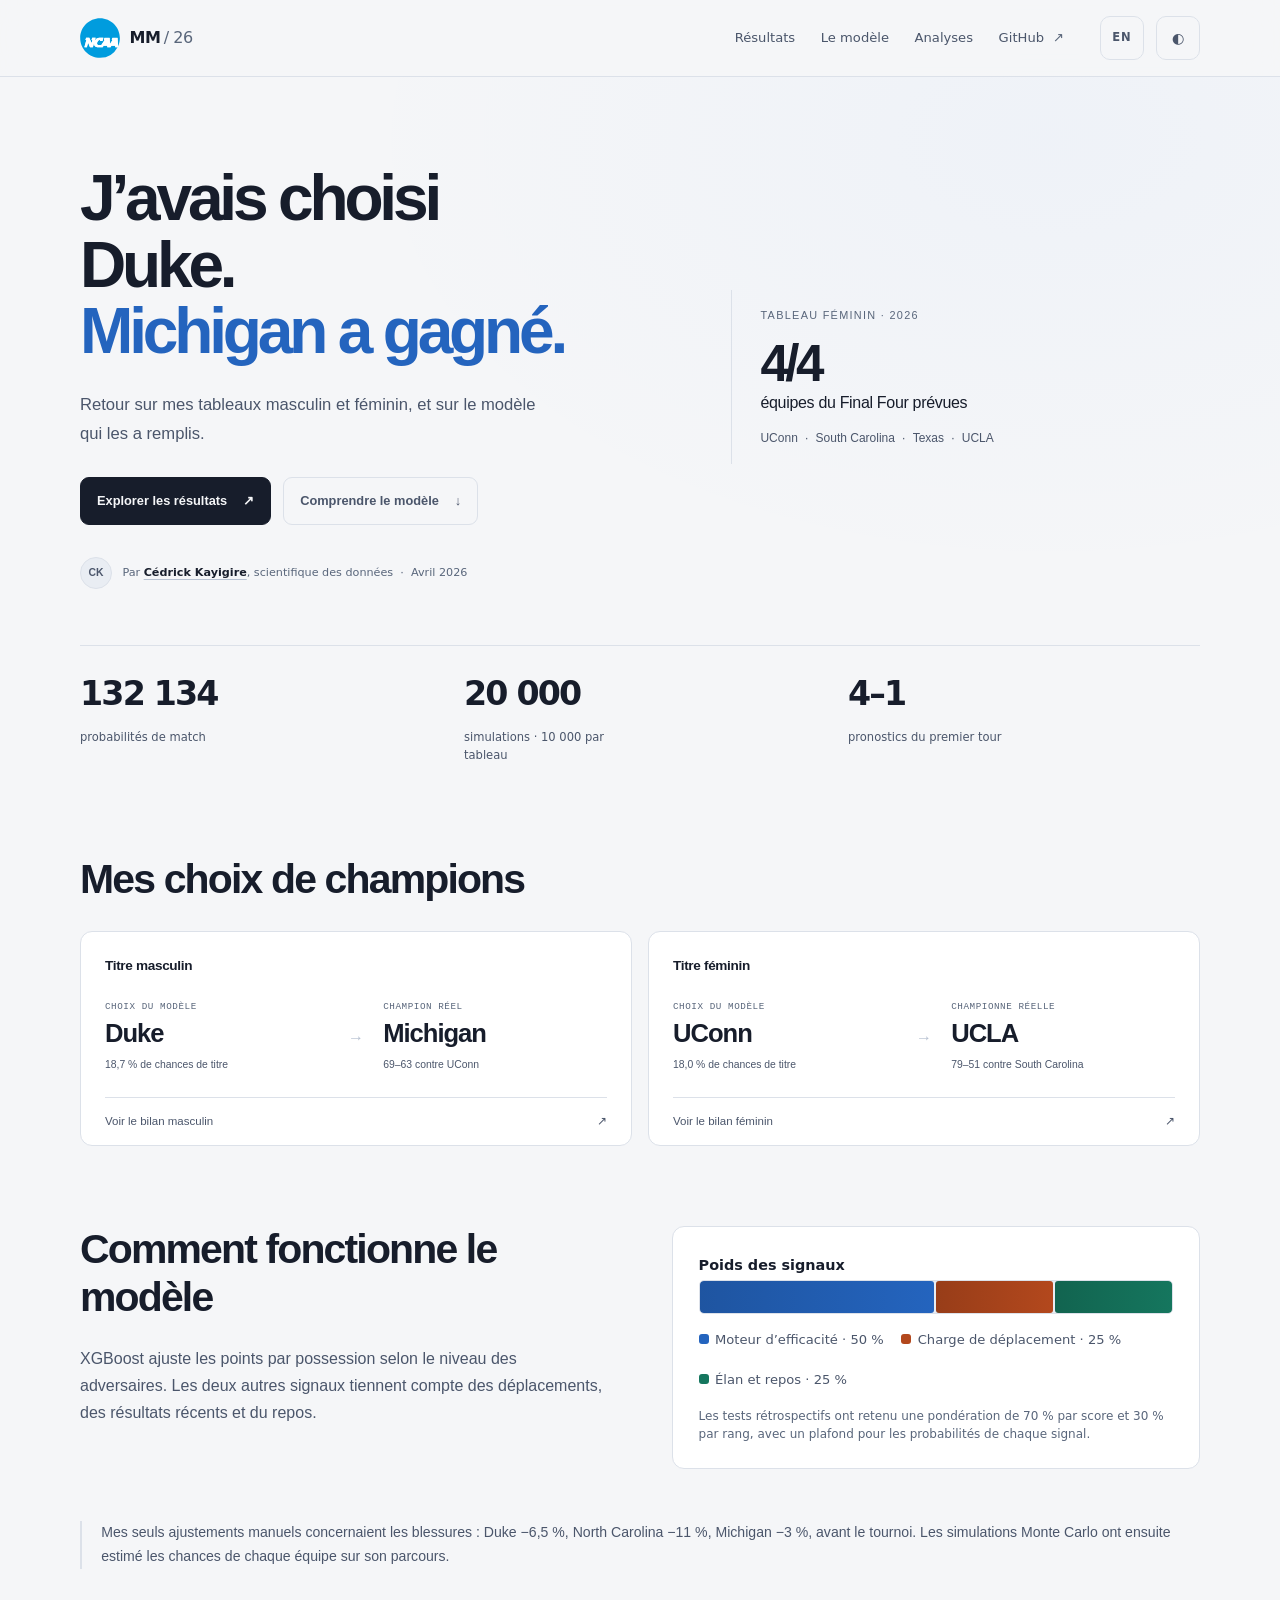
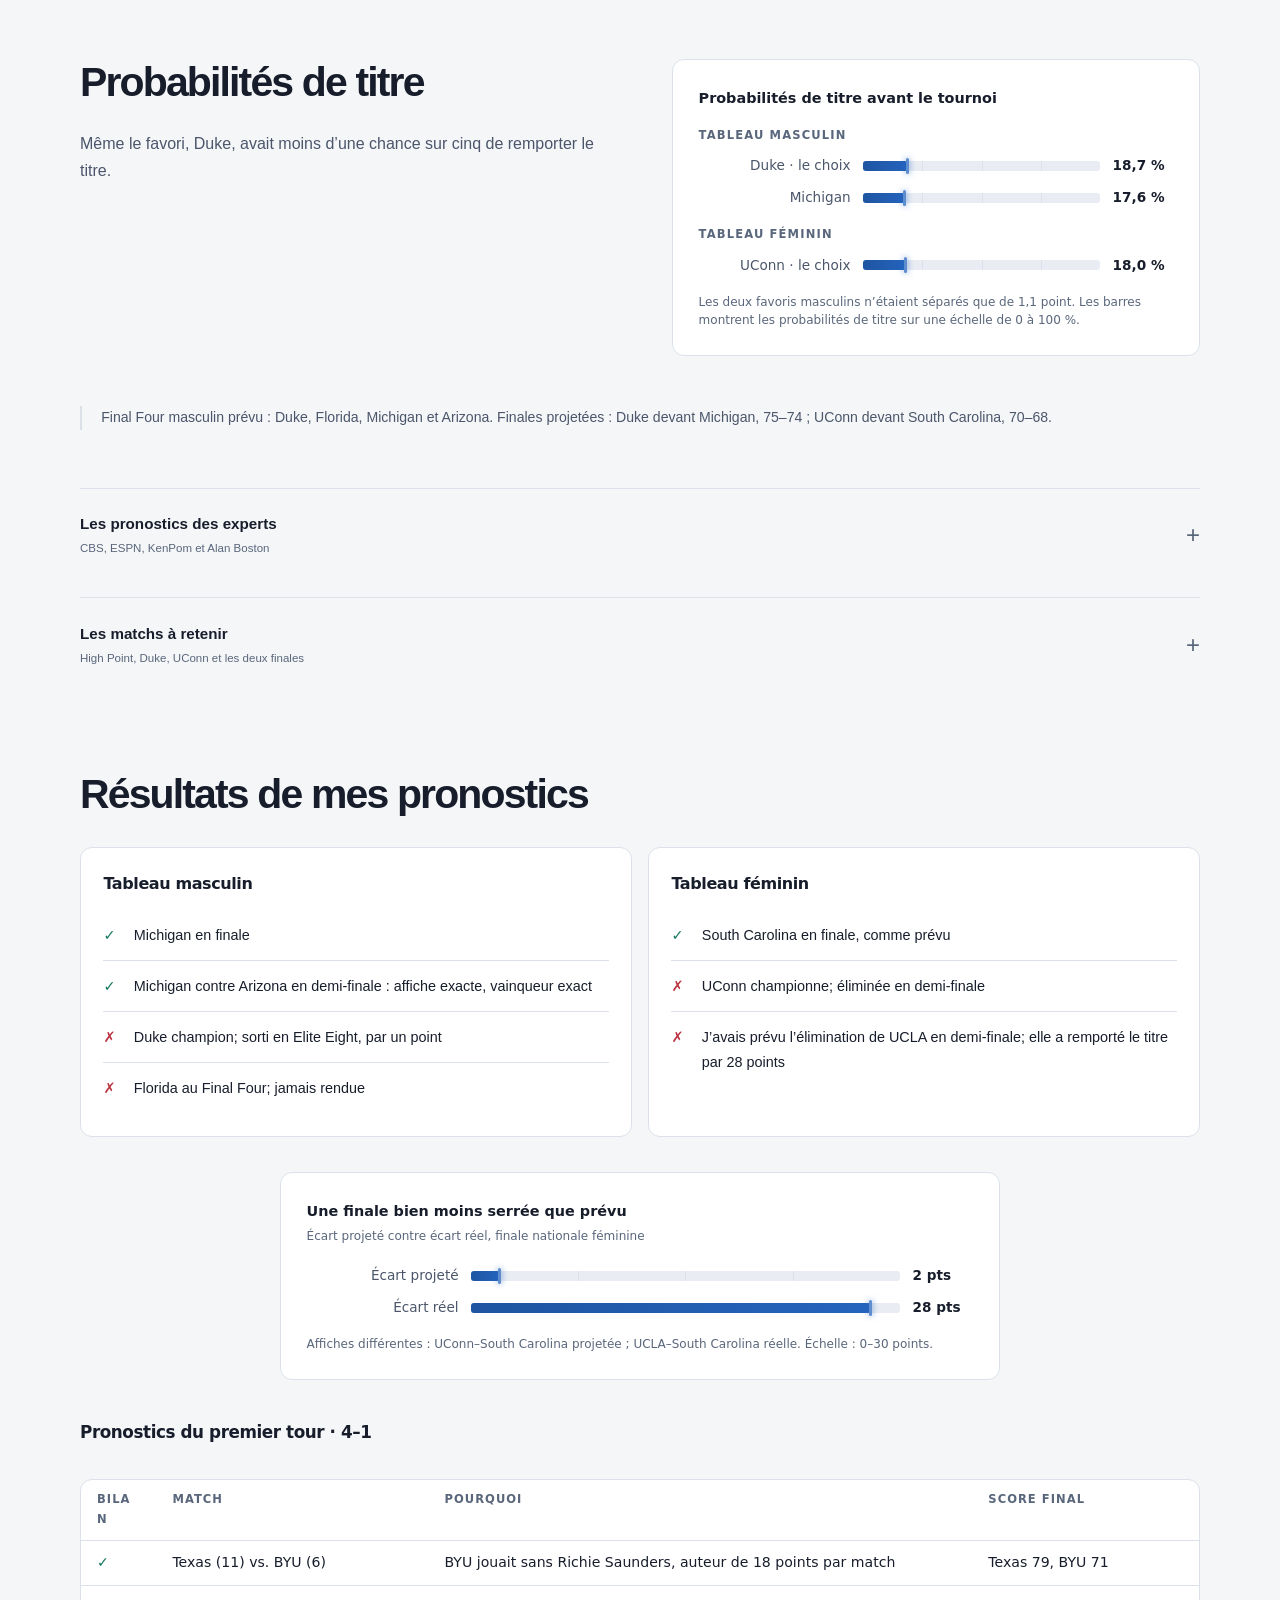
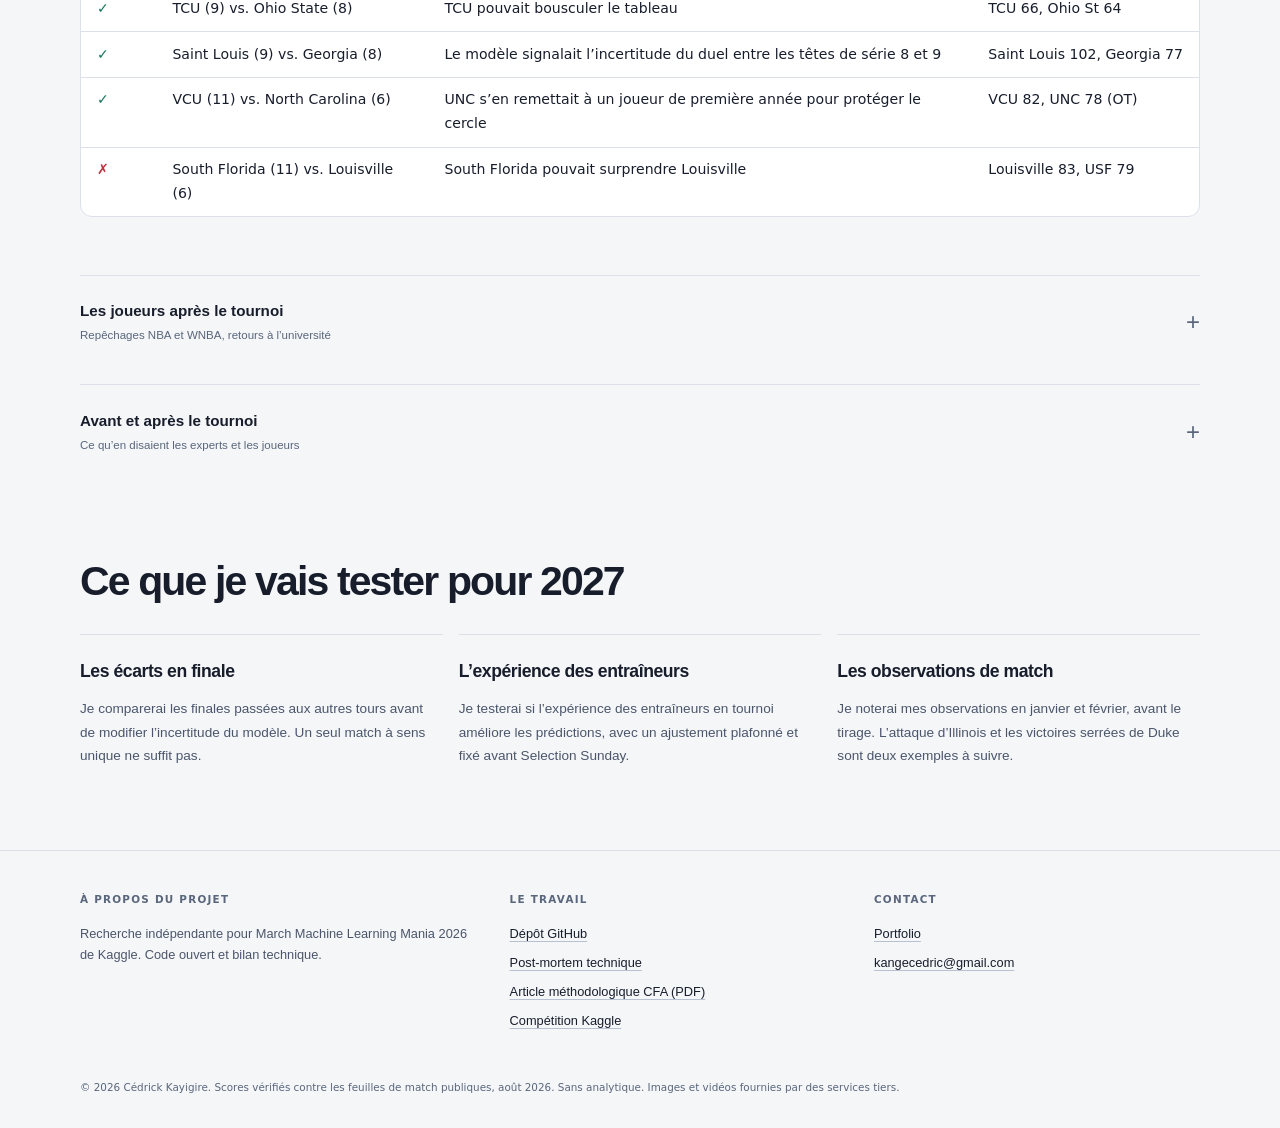
==== commit 52adfef4: "Deploy site 2026-11-12" ====
--- a/index.html
+++ b/index.html
@@ -1,19 +1,44 @@
 <!doctype html>
-<html lang="en" data-lang="en" data-theme="dark">
+<html lang="fr" data-lang="fr" data-theme="light">
 <head>
 <meta charset="utf-8">
 <meta name="viewport" content="width=device-width, initial-scale=1">
-<title>The Machine and the Madness · March Madness 2026</title>
-<meta name="description" id="metaDesc" content="A machine learning model predicted the 2026 NCAA tournaments: an exact Final Four semifinal call, all four women's Final Four teams, a 4-1 record on leverage plays, and two champions it never saw coming.">
+<title>March Madness 2026 : pronostics et résultats · CFA Fusion</title>
+<meta name="description" id="metaDesc" content="Bilan des prédictions de CFA Fusion pour les tournois NCAA masculin et féminin de 2026, comparées aux résultats.">
 <script>
 (function () {
+  window.imgFallback = function (img) {
+    var fallback = img.getAttribute("data-fallback");
+    if (fallback) {
+      img.removeAttribute("data-fallback");
+      img.src = fallback;
+      return;
+    }
+    img.onerror = null;
+    img.hidden = true;
+    var placeholder = img.previousElementSibling;
+    if (!placeholder || !placeholder.classList.contains("mono")) {
+      placeholder = document.createElement("span");
+      placeholder.className = "image-placeholder";
+      placeholder.textContent = img.alt.split(/\s+/).slice(0, 2).map(function (name) { return name.charAt(0); }).join("");
+      img.parentNode.appendChild(placeholder);
+    }
+    placeholder.setAttribute("aria-hidden", "true");
+    placeholder.hidden = false;
+  };
   var t = null;
-  try { t = localStorage.getItem("mm26-theme"); } catch (e) {}
+  try { t = localStorage.getItem("mm26-theme"); } catch (e) { console.warn("Theme preference is unavailable.", e); }
   if (t !== "dark" && t !== "light") {
-    var h = new Date().getHours();
-    t = (h >= 19 || h < 6) ? "dark" : "light";
+    t = "light";
   }
   document.documentElement.setAttribute("data-theme", t);
+  try {
+    var lang = localStorage.getItem("mm26-lang");
+    if (lang === "en" || lang === "fr") {
+      document.documentElement.setAttribute("data-lang", lang);
+      document.documentElement.lang = lang;
+    }
+  } catch (e) { console.warn("Language preference is unavailable.", e); }
 })();
 </script>
 <link rel="icon" href="data:image/svg+xml,%3Csvg xmlns='http://www.w3.org/2000/svg' viewBox='0 0 32 32'%3E%3Ccircle cx='16' cy='16' r='14' fill='%23eb6834'/%3E%3Cpath d='M2 16h28M16 2v28M6 6c6 5 6 15 0 20M26 6c-6 5-6 15 0 20' stroke='%231a1a19' stroke-width='1.6' fill='none'/%3E%3C/svg%3E">
@@ -217,11 +242,6 @@
   /* ---------- sections ---------- */
   section { padding: 3.6rem 0 0.6rem; }
   @media (max-width: 700px) { section { padding: 2.4rem 0 0.4rem; } }
-  .part {
-    font-family: system-ui, -apple-system, "Segoe UI", sans-serif;
-    font-size: 0.78rem; font-weight: 600; letter-spacing: 0.14em; text-transform: uppercase;
-    color: var(--s2); margin-bottom: 0.9rem;
-  }
   h2 {
     font-size: clamp(1.7rem, 3.6vw, 2.3rem);
     line-height: 1.15; font-weight: 700; letter-spacing: -0.01em;
@@ -381,9 +401,6 @@
   .star .pic .mono { font-family: system-ui, -apple-system, "Segoe UI", sans-serif; font-weight: 700; font-size: 1rem; color: var(--ink-2); }
   .star .name { font-family: system-ui, -apple-system, "Segoe UI", sans-serif; font-weight: 700; font-size: 0.98rem; line-height: 1.3; }
   .star .meta { font-family: system-ui, -apple-system, "Segoe UI", sans-serif; font-size: 0.76rem; color: var(--muted); margin-top: 0.1rem; }
-  .star .fate { font-family: system-ui, -apple-system, "Segoe UI", sans-serif; font-size: 0.78rem; font-weight: 600; margin-bottom: 0.45rem; }
-  .fate.up { color: var(--hit); }
-  .fate.down { color: var(--miss); }
   .star .story { font-size: 0.88rem; line-height: 1.55; color: var(--ink-2); }
   .subhead {
     font-family: system-ui, -apple-system, "Segoe UI", sans-serif;
@@ -515,10 +532,6 @@
 
   /* lessons */
   .lesson { border-top: 1px solid var(--hairline); padding-top: 1.6rem; margin-top: 1.8rem; }
-  .lesson .num {
-    font-family: system-ui, -apple-system, "Segoe UI", sans-serif;
-    font-size: 0.78rem; font-weight: 600; letter-spacing: 0.12em; text-transform: uppercase; color: var(--s2);
-  }
   .lesson h3 { margin-top: 0.4rem; font-size: 1.3rem; }
 
   /* divider */
@@ -583,35 +596,51 @@
     font-size: 0.75rem; color: var(--muted);
   }
 </style>
+<link rel="stylesheet" href="./design.css">
+<noscript>
+  <style>
+    .wbar > div, .hbar-fill { width: var(--w); }
+    #themeToggle, #langToggle, #menuToggle { display: none; }
+    @media (max-width: 700px) {
+      .topbar-in { flex-wrap: wrap; }
+      .navlinks { display: flex; position: static; flex-direction: row; flex-wrap: wrap; width: 100%; border: 0; box-shadow: none; }
+      .navlinks a { border: 0; padding: 0.6rem; }
+    }
+  </style>
+</noscript>
 </head>
 <body>
-
-<nav class="topbar">
+<a class="skip-link" href="#main"><span class="en">Skip to analysis</span><span class="fr">Aller à l’analyse</span></a>
+
+<nav class="topbar" aria-label="Navigation">
   <div class="topbar-in">
-    <a class="wordmark" href="#top">MM·26</a>
+    <a class="wordmark" href="#top"><img class="ncaa-logo" src="./ncaa-logo.svg" alt="NCAA" width="40" height="40"> MM<span class="brand-year"> / 26</span></a>
     <span class="spacer"></span>
     <div class="navlinks" id="navLinks">
-      <a href="#machine"><span class="en">The Model</span><span class="fr">Le modèle</span></a>
-      <a href="#experts">Experts</a>
       <a href="#reckoning"><span class="en">Results</span><span class="fr">Résultats</span></a>
-      <a href="#stars"><span class="en">Stars</span><span class="fr">Étoiles</span></a>
-      <a href="#social">Social</a>
-      <a href="https://github.com/cedpaul13/March_Madness_2026">Code</a>
-    </div>
-    <button id="langToggle" aria-label="Changer de langue / Switch language">FR</button>
-    <button id="themeToggle" aria-label="Toggle dark mode">◐</button>
+      <a href="#machine"><span class="en">The model</span><span class="fr">Le modèle</span></a>
+      <a href="#experts"><span class="en">More analysis</span><span class="fr">Analyses</span></a>
+      <a class="nav-code" href="https://github.com/cedpaul13/March_Madness_2026">GitHub <span aria-hidden="true">↗</span></a>
+    </div>
+    <button id="langToggle" aria-label="Passer en anglais">EN</button>
+    <button id="themeToggle" aria-label="Passer au thème sombre">◐</button>
     <button id="menuToggle" aria-label="Menu" aria-expanded="false" aria-controls="navLinks"><span class="bar"></span></button>
   </div>
 </nav>
 
 <header class="hero" id="top">
   <div class="wide">
-    <p class="kicker"><span class="en">A Machine Learning Story · 2026 NCAA Tournaments</span><span class="fr">Une histoire de <em>machine learning</em> · Tournois NCAA 2026</span></p>
-    <h1><span class="en">Everybody Fills Out a Bracket. I Taught a Model to Fill Out Mine.</span><span class="fr">Tout le monde remplit son <em>bracket</em>. Moi, j&rsquo;ai montré à un modèle à remplir le mien.</span></h1>
-    <p class="deck"><span class="en">Winners, upsets, Cinderellas: bracketology is basically a science now, so I decided to run it like one. Three signals, 132,134 probabilities, and two brackets sent into the Madness.</span><span class="fr">Des gagnants, des <em>upsets</em>, des Cendrillon&nbsp;: la bracketologie est pratiquement une science, alors j&rsquo;ai décidé de la traiter comme telle. Trois signaux, 132&nbsp;134 probabilités, et deux tableaux lancés dans la <em>Madness</em>.</span></p>
+    <div class="hero-layout">
+    <div class="hero-copy">
+    <h1><span class="en">I picked Duke.<br><span class="gradient-text">Michigan won.</span></span><span class="fr">J’avais choisi Duke.<br><span class="gradient-text">Michigan a gagné.</span></span></h1>
+    <p class="deck"><span class="en">A look back at my men’s and women’s brackets, and the model behind them.</span><span class="fr">Retour sur mes tableaux masculin et féminin, et sur le modèle qui les a remplis.</span></p>
+    <div class="hero-actions">
+      <a class="button button-primary" href="#reckoning"><span class="en">Explore the results</span><span class="fr">Explorer les résultats</span><span aria-hidden="true">↗</span></a>
+      <a class="button button-secondary" href="#machine"><span class="en">Inside the model</span><span class="fr">Comprendre le modèle</span><span aria-hidden="true">↓</span></a>
+    </div>
     <div class="bylinewrap">
       <div class="byline-pic">
-        <img src="https://avatars.githubusercontent.com/u/67016458?s=200&amp;v=4" alt="Cédrick Kayigire" loading="lazy" onerror="imgFallback(this, 'https://cedpaul13.github.io/portfolio/images/moi_linkedin.png')">
+        <img src="https://avatars.githubusercontent.com/u/67016458?s=200&amp;v=4" data-fallback="https://cedpaul13.github.io/portfolio/images/moi_linkedin.png" alt="Cédrick Kayigire" width="32" height="32" decoding="async" onerror="imgFallback(this)">
       </div>
       <div>
         <p class="byline sans"><span class="en">By <a href="https://cedpaul13.github.io/portfolio/#projets"><b>Cédrick Kayigire</b></a>, Data Scientist &nbsp;·&nbsp; April 2026</span><span class="fr">Par <a href="https://cedpaul13.github.io/portfolio/#projets"><b>Cédrick Kayigire</b></a>, scientifique des données &nbsp;·&nbsp; Avril 2026</span></p>
@@ -631,128 +660,53 @@
         </p>
       </div>
     </div>
+    </div>
+    <aside class="signal-card" aria-labelledby="signalTitle">
+      <p class="signal-label"><span class="en">Women’s bracket · 2026</span><span class="fr">Tableau féminin · 2026</span></p>
+      <h2 id="signalTitle"><strong>4/4</strong> <span class="en">Final Four teams picked</span><span class="fr">équipes du Final Four prévues</span></h2>
+      <p class="signal-teams">UConn <span aria-hidden="true">·</span> South Carolina <span aria-hidden="true">·</span> Texas <span aria-hidden="true">·</span> UCLA</p>
+    </aside>
+    </div>
 
     <div class="stats sans">
-      <div class="stat"><div class="v"><span class="en">132,134</span><span class="fr">132&nbsp;134</span></div><div class="l"><span class="en">matchup probabilities submitted</span><span class="fr">probabilités de matchs soumises</span></div></div>
-      <div class="stat"><div class="v"><span class="en">20,000</span><span class="fr">20&nbsp;000</span></div><div class="l"><span class="en">simulated tournaments, 10,000 per bracket</span><span class="fr">tournois simulés; 10&nbsp;000 par tableau</span></div></div>
-      <div class="stat"><div class="v"><span class="en">4 of 4</span><span class="fr">4 sur 4</span></div><div class="l"><span class="en">women's Final Four teams named in advance</span><span class="fr">équipes du Final Four féminin nommées à l&rsquo;avance</span></div></div>
-      <div class="stat"><div class="v">4-1</div><div class="l"><span class="en">record on Round 1 leverage plays</span><span class="fr">fiche sur les paris à contre-courant du 1er tour</span></div></div>
+      <div class="stat"><div class="v"><span class="en">132,134</span><span class="fr">132&nbsp;134</span></div><div class="l"><span class="en">match probabilities</span><span class="fr">probabilités de match</span></div></div>
+      <div class="stat"><div class="v"><span class="en">20,000</span><span class="fr">20&nbsp;000</span></div><div class="l"><span class="en">tournament simulations · 10,000 per bracket</span><span class="fr">simulations · 10&nbsp;000 par tableau</span></div></div>
+      <div class="stat"><div class="v">4–1</div><div class="l"><span class="en">first-round picks</span><span class="fr">pronostics du premier tour</span></div></div>
     </div>
   </div>
 </header>
 
+<main id="main" tabindex="-1">
 <div class="bracketintro">
   <div class="wide">
-    <div class="bracketgrid">
-      <div class="bracketcard">
-        <div class="btitle"><span class="en">Men's Bracket</span><span class="fr">Tableau masculin</span></div>
-        <div class="roundlabels">
-          <span><span class="en">First Round</span><span class="fr">1er tour</span></span>
-          <span><span class="en">Elite Eight</span><span class="fr">Elite Eight</span></span>
-          <span><span class="en">Final Four</span><span class="fr">Final Four</span></span>
-          <span><span class="en">Champion</span><span class="fr">Champion</span></span>
-        </div>
-        <svg class="bracketviz" style="--accent:var(--s1)" viewBox="0 0 130 170" role="img" aria-label="Empty bracket converging to an unrevealed men's champion">
-          <g fill="none" stroke-width="1.5" stroke-linecap="round">
-            <g class="draw lvl0">
-              <line pathLength="1" x1="0" y1="8" x2="24" y2="8"/>
-              <line pathLength="1" x1="0" y1="28" x2="24" y2="28"/>
-              <line pathLength="1" x1="0" y1="48" x2="24" y2="48"/>
-              <line pathLength="1" x1="0" y1="68" x2="24" y2="68"/>
-              <line pathLength="1" x1="0" y1="88" x2="24" y2="88"/>
-              <line pathLength="1" x1="0" y1="108" x2="24" y2="108"/>
-              <line pathLength="1" x1="0" y1="128" x2="24" y2="128"/>
-              <line pathLength="1" x1="0" y1="148" x2="24" y2="148"/>
-            </g>
-            <g class="draw lvl1">
-              <line pathLength="1" x1="24" y1="8" x2="24" y2="28"/>
-              <line pathLength="1" x1="24" y1="48" x2="24" y2="68"/>
-              <line pathLength="1" x1="24" y1="88" x2="24" y2="108"/>
-              <line pathLength="1" x1="24" y1="128" x2="24" y2="148"/>
-              <line pathLength="1" x1="24" y1="18" x2="48" y2="18"/>
-              <line pathLength="1" x1="24" y1="58" x2="48" y2="58"/>
-              <line pathLength="1" x1="24" y1="98" x2="48" y2="98"/>
-              <line pathLength="1" x1="24" y1="138" x2="48" y2="138"/>
-            </g>
-            <g class="draw lvl2">
-              <line pathLength="1" x1="48" y1="18" x2="48" y2="58"/>
-              <line pathLength="1" x1="48" y1="98" x2="48" y2="138"/>
-              <line pathLength="1" x1="48" y1="38" x2="72" y2="38"/>
-              <line pathLength="1" x1="48" y1="118" x2="72" y2="118"/>
-            </g>
-            <g class="draw lvl3" stroke-width="2">
-              <line pathLength="1" x1="72" y1="38" x2="72" y2="118"/>
-              <line pathLength="1" x1="72" y1="78" x2="98" y2="78"/>
-            </g>
-            <circle class="champ" pathLength="1" cx="109" cy="78" r="7" stroke-width="1.5"/>
-          </g>
-        </svg>
-      </div>
-      <div class="bracketcard">
-        <div class="btitle"><span class="en">Women's Bracket</span><span class="fr">Tableau féminin</span></div>
-        <div class="roundlabels">
-          <span><span class="en">First Round</span><span class="fr">1er tour</span></span>
-          <span><span class="en">Elite Eight</span><span class="fr">Elite Eight</span></span>
-          <span><span class="en">Final Four</span><span class="fr">Final Four</span></span>
-          <span><span class="en">Champion</span><span class="fr">Championne</span></span>
-        </div>
-        <svg class="bracketviz" style="--accent:var(--s2)" viewBox="0 0 130 170" role="img" aria-label="Empty bracket converging to an unrevealed women's champion">
-          <g fill="none" stroke-width="1.5" stroke-linecap="round">
-            <g class="draw lvl0">
-              <line pathLength="1" x1="0" y1="8" x2="24" y2="8"/>
-              <line pathLength="1" x1="0" y1="28" x2="24" y2="28"/>
-              <line pathLength="1" x1="0" y1="48" x2="24" y2="48"/>
-              <line pathLength="1" x1="0" y1="68" x2="24" y2="68"/>
-              <line pathLength="1" x1="0" y1="88" x2="24" y2="88"/>
-              <line pathLength="1" x1="0" y1="108" x2="24" y2="108"/>
-              <line pathLength="1" x1="0" y1="128" x2="24" y2="128"/>
-              <line pathLength="1" x1="0" y1="148" x2="24" y2="148"/>
-            </g>
-            <g class="draw lvl1">
-              <line pathLength="1" x1="24" y1="8" x2="24" y2="28"/>
-              <line pathLength="1" x1="24" y1="48" x2="24" y2="68"/>
-              <line pathLength="1" x1="24" y1="88" x2="24" y2="108"/>
-              <line pathLength="1" x1="24" y1="128" x2="24" y2="148"/>
-              <line pathLength="1" x1="24" y1="18" x2="48" y2="18"/>
-              <line pathLength="1" x1="24" y1="58" x2="48" y2="58"/>
-              <line pathLength="1" x1="24" y1="98" x2="48" y2="98"/>
-              <line pathLength="1" x1="24" y1="138" x2="48" y2="138"/>
-            </g>
-            <g class="draw lvl2">
-              <line pathLength="1" x1="48" y1="18" x2="48" y2="58"/>
-              <line pathLength="1" x1="48" y1="98" x2="48" y2="138"/>
-              <line pathLength="1" x1="48" y1="38" x2="72" y2="38"/>
-              <line pathLength="1" x1="48" y1="118" x2="72" y2="118"/>
-            </g>
-            <g class="draw lvl3" stroke-width="2">
-              <line pathLength="1" x1="72" y1="38" x2="72" y2="118"/>
-              <line pathLength="1" x1="72" y1="78" x2="98" y2="78"/>
-            </g>
-            <circle class="champ" pathLength="1" cx="109" cy="78" r="7" stroke-width="1.5"/>
-          </g>
-        </svg>
-      </div>
-    </div>
-    <p class="bracket-hook"><span class="en">132,134 matchups simulated. Two champions, still unrevealed. Keep scrolling.</span><span class="fr">132&nbsp;134 matchs simulés. Deux championnes, encore inconnues. Continuez de défiler.</span></p>
+    <div class="section-heading">
+      <h2><span class="en">Title picks</span><span class="fr">Mes choix de champions</span></h2>
+    </div>
+    <div class="outcome-grid">
+      <article class="outcome-card">
+        <div class="outcome-top"><h3><span class="en">Men’s championship</span><span class="fr">Titre masculin</span></h3></div>
+        <div class="outcome-match"><div><span class="data-label"><span class="en">Model pick</span><span class="fr">Choix du modèle</span></span><strong>Duke</strong><small><span class="en">18.7% title probability</span><span class="fr">18,7 % de chances de titre</span></small></div><span class="match-arrow" aria-hidden="true">→</span><div><span class="data-label"><span class="en">Actual champion</span><span class="fr">Champion réel</span></span><strong>Michigan</strong><small><span class="en">69–63 vs. UConn</span><span class="fr">69–63 contre UConn</span></small></div></div>
+        <a class="outcome-link" href="#reckoning"><span class="en">See the men’s results</span><span class="fr">Voir le bilan masculin</span><span aria-hidden="true">↗</span></a>
+      </article>
+      <article class="outcome-card">
+        <div class="outcome-top"><h3><span class="en">Women’s championship</span><span class="fr">Titre féminin</span></h3></div>
+        <div class="outcome-match"><div><span class="data-label"><span class="en">Model pick</span><span class="fr">Choix du modèle</span></span><strong>UConn</strong><small><span class="en">18.0% title probability</span><span class="fr">18,0 % de chances de titre</span></small></div><span class="match-arrow" aria-hidden="true">→</span><div><span class="data-label"><span class="en">Actual champion</span><span class="fr">Championne réelle</span></span><strong>UCLA</strong><small><span class="en">79–51 vs. South Carolina</span><span class="fr">79–51 contre South Carolina</span></small></div></div>
+        <a class="outcome-link" href="#reckoning"><span class="en">See the women’s results</span><span class="fr">Voir le bilan féminin</span><span aria-hidden="true">↗</span></a>
+      </article>
+    </div>
   </div>
 </div>
 
 <section id="machine">
   <div class="prose">
-    <p class="part"><span class="en">Part One</span><span class="fr">Première partie</span></p>
-    <h2><span class="en">The Model</span><span class="fr">Le modèle</span></h2>
-    <p class="en">Every March, millions of brackets get filled out on gut feeling, alma mater loyalty, and mascot preference. I wanted to know how far the opposite approach could go: no loyalty, no vibes, just every measurable signal about 68 men's teams and 68 women's teams, distilled into one number per possible matchup.</p>
-    <p class="fr">Chaque mois de mars, des millions de tableaux se remplissent à l&rsquo;instinct, par loyauté envers son alma mater ou par préférence de mascotte. Je voulais savoir jusqu&rsquo;où pouvait aller l&rsquo;approche inverse&nbsp;: aucune loyauté, aucune intuition; seulement chaque signal mesurable sur 68 équipes masculines et 68 équipes féminines, distillé en un seul nombre par match possible.</p>
-    <p class="en">The system is called CFA Fusion, and the easiest way to understand it is as three scouts forced to share one report.</p>
-    <p class="fr">Le système s&rsquo;appelle CFA Fusion, et la façon la plus simple de le comprendre&nbsp;: trois recruteurs forcés de partager un seul rapport.</p>
-    <p class="en">The first scout is the workhorse: a gradient-boosted model (XGBoost) trained on adjusted efficiency, which measures how many points a team scores and allows per possession once you account for who they played. It's the most predictive public signal in college basketball, so it gets half the vote. The second scout is a geographer. Neutral-site tournaments are not actually neutral; a team that crossed three time zones to play a "neutral" game is carrying weight the box score never shows, so the model prices distance and travel burden directly. The third scout watches only the recent past: momentum and rest, because a season average will happily forget who a team became in February.</p>
-    <p class="fr">Le premier recruteur fait le gros du travail&nbsp;: un modèle à gradient boosté (XGBoost) entraîné sur l&rsquo;efficacité ajustée, qui mesure combien de points une équipe marque et concède par possession, en tenant compte de la force de ses adversaires. C&rsquo;est le signal public le plus prédictif du basketball universitaire; il pèse donc pour la moitié du verdict. Le deuxième recruteur est un géographe. Les tournois sur terrain neutre n&rsquo;ont de neutre que le nom; une équipe qui a traversé trois fuseaux horaires pour disputer un match «&nbsp;neutre&nbsp;» porte un poids que la feuille de match ne montre jamais, alors le modèle intègre directement la distance et la charge de déplacement. Le troisième recruteur ne regarde que le passé récent&nbsp;: l&rsquo;élan et le repos, parce qu&rsquo;une moyenne de saison oublie volontiers ce qu&rsquo;une équipe est devenue en février.</p>
+    <h2><span class="en">How the model works</span><span class="fr">Comment fonctionne le modèle</span></h2>
+    <p class="en">XGBoost adjusts points per possession for opponent strength. The other two signals account for travel distance, recent results and rest.</p>
+    <p class="fr">XGBoost ajuste les points par possession selon le niveau des adversaires. Les deux autres signaux tiennent compte des déplacements, des résultats récents et du repos.</p>
   </div>
   <div class="prose">
     <figure>
-      <div class="ftitle sans"><span class="en">One model, three signals</span><span class="fr">Un modèle, trois signaux</span></div>
-      <div class="fsub sans"><span class="en">How much each component contributes to a CFA Fusion prediction</span><span class="fr">La contribution de chaque composant à une prédiction CFA Fusion</span></div>
-      <div class="wbar viz" role="img" aria-label="Stacked bar: efficiency engine 50 percent, travel burden 25 percent, momentum and rest 25 percent">
+      <div class="ftitle sans"><span class="en">Signal weights</span><span class="fr">Poids des signaux</span></div>
+      <div class="wbar viz" role="img" aria-label="Barre empilée : efficacité 50 %, déplacements 25 %, forme et repos 25 %" data-label-en="Stacked bar: efficiency engine 50 percent, travel burden 25 percent, momentum and rest 25 percent" data-label-fr="Barre empilée : efficacité 50 %, déplacements 25 %, forme et repos 25 %">
         <div style="--w:50%; --seg:var(--s1)" title="Efficiency engine: 50%"></div>
         <div style="--w:25%; --seg:var(--s2)" title="Travel burden: 25%"></div>
         <div style="--w:25%; --seg:var(--s3)" title="Momentum and rest: 25%"></div>
@@ -762,109 +716,73 @@
         <span><span class="chip" style="background:var(--s2)"></span><span class="en">Travel burden · 25%</span><span class="fr">Charge de déplacement · 25&nbsp;%</span></span>
         <span><span class="chip" style="background:var(--s3)"></span><span class="en">Momentum &amp; rest · 25%</span><span class="fr">Élan et repos · 25&nbsp;%</span></span>
       </div>
-      <figcaption><span class="en">The three agents are blended 70% by score and 30% by rank; the split came out of backtesting, not aesthetics. Probabilities are clipped so no single overconfident answer can sink the whole season.</span><span class="fr">Les trois agents sont fusionnés à 70&nbsp;% par score et à 30&nbsp;% par rang; la répartition vient du <em>backtesting</em>, pas de l&rsquo;esthétique. Les probabilités sont plafonnées pour qu&rsquo;aucune réponse trop sûre d&rsquo;elle-même ne puisse couler la saison au complet.</span></figcaption>
+      <figcaption><span class="en">Backtests set a 70% score-based, 30% rank-based blend, with caps on each signal’s probabilities.</span><span class="fr">Les tests rétrospectifs ont retenu une pondération de 70&nbsp;% par score et 30&nbsp;% par rang, avec un plafond pour les probabilités de chaque signal.</span></figcaption>
     </figure>
   </div>
   <div class="prose">
-    <p class="en">Two human touches sit on top. First, injury guardrails: three manual, disclosed adjustments for teams whose numbers were built by players who wouldn't be fully there in March (Duke -6.5%, North Carolina -11%, Michigan -3%). Second, simulation: the final probabilities feed 10,000 simulated tournaments per bracket, so the submitted picks reflect not just who is good, but which paths through the bracket are survivable.</p>
-    <p class="fr">Deux touches humaines complètent le tout. D&rsquo;abord, des garde-fous de blessures&nbsp;: trois ajustements manuels et documentés pour les équipes dont les chiffres reposaient sur des joueurs qui ne seraient pas pleinement là en mars (Duke -6,5&nbsp;%, North Carolina -11&nbsp;%, Michigan -3&nbsp;%). Ensuite, la simulation&nbsp;: les probabilités finales alimentent 10&nbsp;000 tournois simulés par tableau, de sorte que les choix soumis reflètent non seulement qui est bon, mais quels chemins dans le tableau sont survivables.</p>
-    <p class="en">Then you press enter, and the games start.</p>
-    <p class="fr">Puis on appuie sur Entrée, et les matchs commencent.</p>
+    <p class="en">My only manual adjustments were for injuries: Duke −6.5%, North Carolina −11%, Michigan −3%, all set before tip-off. Monte Carlo simulations then estimated each team’s chances through the bracket.</p>
+    <p class="fr">Mes seuls ajustements manuels concernaient les blessures : Duke −6,5 %, North Carolina −11 %, Michigan −3 %, avant le tournoi. Les simulations Monte Carlo ont ensuite estimé les chances de chaque équipe sur son parcours.</p>
   </div>
 </section>
 
 <section id="picks">
   <div class="prose">
-    <p class="part"><span class="en">Part Two</span><span class="fr">Deuxième partie</span></p>
-    <h2><span class="en">The Picks</span><span class="fr">Les prédictions</span></h2>
-    <p class="en">The model's men's champion was Duke, the No. 1 overall seed, at 18.7%. Its women's champion was Connecticut, undefeated and defending, at 18.0%. And here is the first thing an honest forecaster has to tell you about March Madness: those were the <em>biggest</em> numbers on either board.</p>
-    <p class="fr">Le champion masculin du modèle était Duke, tête de série n&deg;&nbsp;1 du tournoi, à 18,7&nbsp;%. Sa championne féminine&nbsp;: Connecticut, invaincue et tenante du titre, à 18,0&nbsp;%. Et voici la première chose qu&rsquo;un prévisionniste honnête doit vous dire sur le <em>March Madness</em>&nbsp;: c&rsquo;étaient les <em>plus gros</em> chiffres des deux tableaux.</p>
+    <h2><span class="en">Title probabilities</span><span class="fr">Probabilités de titre</span></h2>
+    <p class="en">Even the top pick, Duke, had less than a one-in-five chance of winning the title.</p>
+    <p class="fr">Même le favori, Duke, avait moins d’une chance sur cinq de remporter le titre.</p>
   </div>
   <div class="prose">
     <figure>
-      <div class="ftitle sans"><span class="en">Even the favorite is an underdog</span><span class="fr">Même le favori est un négligé</span></div>
-      <div class="fsub sans"><span class="en">The model's highest championship probabilities, before the first tip</span><span class="fr">Les plus hautes probabilités de titre du modèle, avant le premier entre-deux</span></div>
+      <div class="ftitle sans"><span class="en">Pre-tournament title probabilities</span><span class="fr">Probabilités de titre avant le tournoi</span></div>
       <div class="hbar-group"><span class="en">Men's bracket</span><span class="fr">Tableau masculin</span></div>
       <div class="hbar-row"><div class="hbar-label"><span class="en">Duke · the pick</span><span class="fr">Duke · le choix</span></div><div class="hbar-track viz"><div class="hbar-fill" style="--w:18.7%" title="Duke: 18.7%"></div></div><div class="hbar-val"><span class="en">18.7%</span><span class="fr">18,7&nbsp;%</span></div></div>
       <div class="hbar-row"><div class="hbar-label">Michigan</div><div class="hbar-track viz"><div class="hbar-fill" style="--w:17.6%" title="Michigan: 17.6%"></div></div><div class="hbar-val"><span class="en">17.6%</span><span class="fr">17,6&nbsp;%</span></div></div>
       <div class="hbar-group"><span class="en">Women's bracket</span><span class="fr">Tableau féminin</span></div>
       <div class="hbar-row"><div class="hbar-label"><span class="en">UConn · the pick</span><span class="fr">UConn · le choix</span></div><div class="hbar-track viz"><div class="hbar-fill" style="--w:18.0%" title="UConn: 18.0%"></div></div><div class="hbar-val"><span class="en">18.0%</span><span class="fr">18,0&nbsp;%</span></div></div>
-      <figcaption><span class="en">Full bar = certainty. An 18.7% favorite is expected to lose the tournament four times out of five; the field is simply that deep. Note the gap between Duke and Michigan: about one percentage point.</span><span class="fr">Barre pleine = certitude. Un favori à 18,7&nbsp;% est censé perdre le tournoi quatre fois sur cinq; le peloton est simplement d&rsquo;une telle profondeur. Notez l&rsquo;écart entre Duke et Michigan&nbsp;: environ un point de pourcentage.</span></figcaption>
+      <figcaption><span class="en">The leading men’s teams were separated by 1.1 percentage points. Bars show title probability on a 0–100% scale.</span><span class="fr">Les deux favoris masculins n’étaient séparés que de 1,1 point. Les barres montrent les probabilités de titre sur une échelle de 0 à 100&nbsp;%.</span></figcaption>
     </figure>
   </div>
   <div class="prose">
-    <p class="en">Behind the champions, the model drew two Final Fours. Men: Duke, Florida, Michigan, Arizona, with Duke beating Florida in one semifinal and Michigan beating Arizona in the other. Women: Connecticut, South Carolina, Texas, UCLA, with UConn edging South Carolina for the title, 70-68.</p>
-    <p class="fr">Derrière les champions, le modèle a dessiné deux Final Four. Hommes&nbsp;: Duke, Florida, Michigan, Arizona; Duke battant Florida dans une demi-finale et Michigan battant Arizona dans l&rsquo;autre. Femmes&nbsp;: Connecticut, South Carolina, Texas, UCLA; UConn coiffant South Carolina pour le titre, 70-68.</p>
-    <p class="en">It also published five Round 1 "leverage plays": games where the model's probability disagreed hardest with the public's. Fade BYU because Richie Saunders was hurt. Fade North Carolina because their rim protection rested on a freshman. Back TCU, back Saint Louis, back South Florida. Small bets on specific disagreements; that's where a model earns its keep or doesn't.</p>
-    <p class="fr">Il a aussi publié cinq «&nbsp;<em>leverage plays</em>&nbsp;» pour le 1er tour&nbsp;: des matchs où la probabilité du modèle contredisait le plus fortement celle du public. Vendre BYU, parce que Richie Saunders était blessé. Vendre North Carolina, parce que sa protection du cercle reposait sur un <em>freshman</em>. Acheter TCU, acheter Saint Louis, acheter South Florida. De petites mises sur des désaccords précis; c&rsquo;est là qu&rsquo;un modèle prouve sa valeur, ou pas.</p>
+    <p class="en">Men’s Final Four picks: Duke, Florida, Michigan and Arizona. Projected finals: Duke over Michigan, 75–74; UConn over South Carolina, 70–68.</p>
+    <p class="fr">Final Four masculin prévu : Duke, Florida, Michigan et Arizona. Finales projetées : Duke devant Michigan, 75–74 ; UConn devant South Carolina, 70–68.</p>
   </div>
 </section>
 
-<section id="experts">
-  <div class="prose">
-    <p class="part"><span class="en">Part Three</span><span class="fr">Troisième partie</span></p>
-    <h2><span class="en">The Expert Board</span><span class="fr">Le panel d&rsquo;experts</span></h2>
-    <p class="en">The model wasn't forecasting in a vacuum. Bracketology is a cottage industry now: CBS fills out expert brackets on national television, KenPom's rankings get quoted like scripture, and the sharpest college wiseguy in the desert still keeps his numbers in loose-leaf binders. Before the first tip, I collected the whole landscape. Grading it after the fact is half the fun; it's also the only way to know whether the model beat the room.</p>
-    <p class="fr">Le modèle ne prédisait pas dans le vide. La bracketologie est devenue une véritable industrie&nbsp;: CBS remplit des <em>brackets</em> d&rsquo;experts en ondes, le classement KenPom se cite comme un évangile, et le plus fin <em>wiseguy</em> du basketball universitaire garde encore ses chiffres dans des cartables à anneaux. Avant le premier entre-deux, j&rsquo;ai colligé tout ce beau monde. Le noter après coup, c&rsquo;est la moitié du plaisir; c&rsquo;est aussi la seule façon de savoir si le modèle a battu le marché.</p>
-    <p class="subhead"><span class="en">Alan Boston, the college wiseguy</span><span class="fr">Alan Boston, le <em>wiseguy</em> du basketball universitaire</span></p>
+<section id="experts" class="chapter">
+  <details>
+    <summary><span class="chapter-label"><span class="en">Expert picks</span><span class="fr">Les pronostics des experts</span><small><span class="en">CBS, ESPN, KenPom &amp; Alan Boston</span><span class="fr">CBS, ESPN, KenPom et Alan Boston</span></small></span><span class="chapter-plus" aria-hidden="true">+</span></summary>
+  <div class="prose">
     <div class="star solo">
       <div class="head">
         <div class="pic"><span class="mono" hidden>AB</span><img src="[data-uri]" alt="Alan Boston" width="160" height="160" decoding="async"></div>
         <div><div class="name">Alan "Boston" Dvorkis</div><div class="meta"><span class="en">Professional bettor · Las Vegas since 1988</span><span class="fr">Parieur professionnel · Las Vegas depuis 1988</span></div></div>
       </div>
-      <div class="story"><span class="en">A college hoops handicapper so old-school his edge lives in handwritten notes, not spreadsheets. Featured in "The Odds" (2001), still sharp enough that his 2026 board deserved a seat next to the model's.</span><span class="fr">Un <em>handicappeur</em> de basketball universitaire tellement vieille école que sa force tient dans des notes manuscrites, pas dans des chiffriers. Vedette du livre «&nbsp;The Odds&nbsp;» (2001), encore assez affûté pour que son <em>board</em> 2026 mérite un siège à côté du modèle.</span></div>
-    </div>
-    <p class="subhead"><span class="en">His top 12</span><span class="fr">Son top 12</span></p>
+    </div>
+    <p class="subhead"><span class="en">His top five</span><span class="fr">Son top 5</span></p>
   </div>
   <div class="wide">
     <div class="tablewrap">
       <table>
-        <thead><tr><th></th><th><span class="en">Rank · Team</span><span class="fr">Rang · Équipe</span></th><th><span class="en">His note</span><span class="fr">Sa note</span></th><th><span class="en">Result</span><span class="fr">Résultat</span></th></tr></thead>
+        <thead><tr><th scope="col"><span class="en">Call</span><span class="fr">Bilan</span></th><th scope="col"><span class="en">Rank · Team</span><span class="fr">Rang · Équipe</span></th><th scope="col"><span class="en">His note</span><span class="fr">Sa note</span></th><th scope="col"><span class="en">Result</span><span class="fr">Résultat</span></th></tr></thead>
         <tbody>
           <tr><td><span class="glyph no sans">✗</span></td><td class="n">1 · Florida</td><td data-en="His note" data-fr="Sa note"><span class="en">"Can go back-to-back"</span><span class="fr">«&nbsp;Peut répéter&nbsp;»</span></td><td data-en="Result" data-fr="Résultat"><span class="en">Out in Round 2; Iowa (9), 73-72</span><span class="fr">Sorti au 2e tour; Iowa (9), 73-72</span></td></tr>
           <tr><td><span class="glyph no sans">✗</span></td><td class="n">2 · Duke</td><td data-en="His note" data-fr="Sa note"><span class="en">"Can go through everybody"</span><span class="fr">«&nbsp;Peut passer à travers tout le monde&nbsp;»</span></td><td data-en="Result" data-fr="Résultat"><span class="en">Elite Eight; up 19, out by 1</span><span class="fr">Elite Eight; devant par 19, sorti par 1</span></td></tr>
           <tr><td><span class="glyph ok sans">✓</span></td><td class="n"><b>3 · Michigan</b></td><td data-en="His note" data-fr="Sa note"><b><span class="en">"Wears teams down with size and depth"</span><span class="fr">«&nbsp;Use les équipes par la taille et la profondeur&nbsp;»</span></b></td><td data-en="Result" data-fr="Résultat"><b><span class="en">National champion</span><span class="fr">Champion national</span></b></td></tr>
           <tr><td><span class="glyph ok sans">✓</span></td><td class="n">4 · Arizona</td><td data-en="His note" data-fr="Sa note"><span class="en">Young; won at Houston; 363rd of 365 in 3-pt scoring, 4th in paint points, 1st in FT attempts; "beware the early crashout"</span><span class="fr">Jeune; victoire à Houston; 363e sur 365 pour les points à trois, 4e dans la peinture, 1er pour les lancers francs tentés; «&nbsp;gare à la sortie de route hâtive&nbsp;»</span></td><td data-en="Result" data-fr="Résultat"><span class="en">Final Four</span><span class="fr">Final Four</span></td></tr>
           <tr><td><span class="glyph ok sans">✓</span></td><td class="n">5 · UConn</td><td data-en="His note" data-fr="Sa note"><span class="en">"Upside is win it all; coaching solid; could upset the top 4"</span><span class="fr">«&nbsp;Le plafond, c&rsquo;est tout gagner; <em>coaching</em> solide; peut surprendre le top 4&nbsp;»</span></td><td data-en="Result" data-fr="Résultat"><span class="en">National runner-up</span><span class="fr">Finaliste national</span></td></tr>
-          <tr><td><span class="glyph no sans">✗</span></td><td class="n">6-9 · Gonzaga, Purdue, Houston, Iowa State</td><td data-en="His note" data-fr="Sa note"></td><td data-en="Result" data-fr="Résultat"><span class="en">None reached the Final Four</span><span class="fr">Aucun au Final Four</span></td></tr>
-          <tr><td><span class="glyph near sans">~</span></td><td class="n">10 · Illinois / Louisville / Vanderbilt</td><td data-en="His note" data-fr="Sa note"><span class="en">Three-way tie on his board</span><span class="fr">Égalité à trois sur son <em>board</em></span></td><td data-en="Result" data-fr="Résultat"><span class="en">Illinois: Final Four; Louisville won a game; Vanderbilt out early</span><span class="fr">Illinois&nbsp;: Final Four; Louisville a gagné un match; Vanderbilt sorti tôt</span></td></tr>
-          <tr><td><span class="glyph no sans">✗</span></td><td class="n">11-12 · Kentucky, Michigan State</td><td data-en="His note" data-fr="Sa note"><span class="en">"Kentucky sneaky good"</span><span class="fr">«&nbsp;Kentucky, discrètement bon&nbsp;»</span></td><td data-en="Result" data-fr="Résultat"><span class="en">Neither made a run</span><span class="fr">Aucun parcours</span></td></tr>
         </tbody>
       </table>
     </div>
   </div>
   <div class="prose">
-    <p class="en">His No. 3 won it all, and for the exact reason he wrote down in March: size and depth, five straight 90-point games' worth. His No. 1 was the shared blind spot of the whole room; Florida topped his board, sat fourth on KenPom, made both magazines' shortlists, and lost in the round of 32 to a 9-seed by a single point.</p>
-    <p class="fr">Son n&deg;&nbsp;3 a tout gagné, et pour la raison exacte qu&rsquo;il avait couchée sur papier en mars&nbsp;: la taille et la profondeur, cinq matchs de 90 points d&rsquo;affilée en guise de preuve. Son n&deg;&nbsp;1 était l&rsquo;angle mort de toute la salle; Florida trônait sur son <em>board</em>, pointait quatrième chez KenPom, figurait sur les deux listes des magazines, et a perdu au 2e tour contre une 9e tête de série, par un seul point.</p>
-    <p class="subhead"><span class="en">Boston's sleepers, and his two structural calls</span><span class="fr">Ses négligés, et ses deux lectures structurelles</span></p>
+    <p class="en">Boston backed High Point for a second straight year. He gives non-conference results more weight than conference records, a distinction I want to test for 2027.</p>
+    <p class="fr">Boston misait sur High Point pour une deuxième année de suite. Il accorde plus de poids aux résultats hors conférence qu’aux bilans en conférence, une distinction que je veux tester pour 2027.</p>
+    <p class="subhead"><span class="en">CBS · Six expert picks</span><span class="fr">CBS · Six choix d’experts</span></p>
   </div>
   <div class="wide">
     <div class="tablewrap">
       <table>
-        <thead><tr><th></th><th><span class="en">Team</span><span class="fr">Équipe</span></th><th><span class="en">His note</span><span class="fr">Sa note</span></th><th><span class="en">Result</span><span class="fr">Résultat</span></th></tr></thead>
-        <tbody>
-          <tr><td><span class="glyph ok sans">✓</span></td><td class="n"><b>High Point</b></td><td data-en="His note" data-fr="Sa note"><span class="en">"Liked them last year; same team, minus their rim protector"</span><span class="fr">«&nbsp;Je les aimais l&rsquo;an dernier; même équipe, moins leur protecteur du cercle&nbsp;»</span></td><td data-en="Result" data-fr="Résultat"><span class="en">Beat Wisconsin 83-82; pushed Arkansas to 94-88</span><span class="fr">Wisconsin battu 83-82; Arkansas poussé à 94-88</span></td></tr>
-          <tr><td><span class="glyph no sans">✗</span></td><td class="n">Troy</td><td data-en="His note" data-fr="Sa note"><span class="en">Potential upset</span><span class="fr">Surprise possible</span></td><td data-en="Result" data-fr="Résultat"><span class="en">Lost by 29 to Nebraska</span><span class="fr">Battu par 29 contre Nebraska</span></td></tr>
-          <tr><td><span class="glyph near sans">~</span></td><td class="n">Belmont</td><td data-en="His note" data-fr="Sa note"><span class="en">"1-2 wins if they get through their conference tournament"</span><span class="fr">«&nbsp;1-2 victoires s&rsquo;ils passent leur tournoi de conférence&nbsp;»</span></td><td data-en="Result" data-fr="Résultat"><span class="en">Didn't make the field</span><span class="fr">Pas qualifiés</span></td></tr>
-          <tr><td><span class="glyph near sans">~</span></td><td class="n">Oakland · Arkansas State · Yale</td><td data-en="His note" data-fr="Sa note"><span class="en">Zone defense; sleeper; "James Jones always dangerous"</span><span class="fr">Défense de zone; négligé; «&nbsp;James Jones, toujours dangereux&nbsp;»</span></td><td data-en="Result" data-fr="Résultat"><span class="en">No deep run recorded</span><span class="fr">Aucun parcours notable recensé</span></td></tr>
-        </tbody>
-      </table>
-    </div>
-  </div>
-  <div class="prose">
-    <p class="en">Two structural calls aged in opposite directions. "Out-of-conference record tells you more than conference record" is a keeper; it goes into the 2027 feature list. "No Cinderella this year, maybe Ole Miss" did not survive contact with his own sleeper list: the Cinderella was High Point, a team he'd flagged two years running. Boston out-Bostoned himself.</p>
-    <p class="fr">Ses deux lectures structurelles ont vieilli dans des directions opposées. «&nbsp;La fiche hors conférence en dit plus que la fiche de conférence&nbsp;», ça, on garde; c&rsquo;est déjà dans la liste des variables 2027. «&nbsp;Pas de Cendrillon cette année, peut-être Ole Miss&nbsp;» n&rsquo;a pas survécu au contact de sa propre liste de négligés&nbsp;: la Cendrillon fut High Point, une équipe qu&rsquo;il signalait pour une deuxième année de suite. Boston s&rsquo;est fait battre par Boston.</p>
-    <p class="subhead"><span class="en">The betting lines</span><span class="fr">Les lignes</span></p>
-    <p class="en">Six pre-tournament line plays came out of the research. The two with real conviction both cashed, and not as covers; as outright winners. TCU at +3.0 won 66-64. High Point at +11 won 83-82. The rest (Troy, North Dakota, Siena, Hawai'i) went 0-for-3 with one unresolved, which is the honest cost of chasing longshots.</p>
-    <p class="fr">La recherche d&rsquo;avant-tournoi a fait ressortir six paris sur les lignes. Les deux qui portaient une vraie conviction ont payé, et pas en couvrant l&rsquo;écart&nbsp;: en gagnant tout court. TCU à +3,0 l&rsquo;a emporté 66-64. High Point à +11 l&rsquo;a emporté 83-82. Le reste (Troy, North Dakota, Siena, Hawai&rsquo;i) a fait 0 en 3 avec un cas non résolu; c&rsquo;est le prix honnête de la chasse aux gros négligés.</p>
-    <p class="subhead"><span class="en">The CBS bracket board</span><span class="fr">Le <em>board</em> de CBS</span></p>
-    <p class="en">Six CBS Sports experts filled out brackets on national television and crowned their champions before the field tipped off. Here's the board, graded.</p>
-    <p class="fr">Six experts de CBS Sports ont rempli leur <em>bracket</em> en ondes et couronné leur champion avant le premier match. Voici le <em>board</em>, avec les notes.</p>
-  </div>
-  <div class="wide">
-    <div class="tablewrap">
-      <table>
-        <thead><tr><th></th><th><span class="en">Expert</span><span class="fr">Expert</span></th><th><span class="en">Champion pick</span><span class="fr">Choix de champion</span></th><th><span class="en">Result</span><span class="fr">Résultat</span></th></tr></thead>
+        <thead><tr><th scope="col"><span class="en">Call</span><span class="fr">Bilan</span></th><th scope="col"><span class="en">Expert</span><span class="fr">Expert</span></th><th scope="col"><span class="en">Champion pick</span><span class="fr">Choix de champion</span></th><th scope="col"><span class="en">Result</span><span class="fr">Résultat</span></th></tr></thead>
         <tbody>
           <tr><td><span class="glyph no sans">✗</span></td><td class="n">Gary Parrish</td><td data-en="Champion pick" data-fr="Choix de champion"><span class="en">Houston: "I'm riding with Houston"</span><span class="fr">Houston&nbsp;: «&nbsp;J&rsquo;embarque avec Houston&nbsp;»</span></td><td data-en="Result" data-fr="Résultat"><span class="en">Never reached the Final Four</span><span class="fr">Jamais rendu au Final Four</span></td></tr>
           <tr><td><span class="glyph no sans">✗</span></td><td class="n">Matt Norlander</td><td data-en="Champion pick" data-fr="Choix de champion"><span class="en">Houston over Arizona in the final</span><span class="fr">Houston contre Arizona en finale</span></td><td data-en="Result" data-fr="Résultat"><span class="en">Right on Arizona's run, wrong champion</span><span class="fr">Bonne lecture d&rsquo;Arizona, mauvais champion</span></td></tr>
@@ -877,14 +795,14 @@
     </div>
   </div>
   <div class="prose">
-    <p class="en">Nobody in the building picked Michigan; three of six had the eventual semifinalist Arizona, and zero had the champion. Credit where due, though: Parrish's upset radar fed this project's momentum filter directly, with Miami (OH) and Texas flagged as live first-round dogs. Texas cashed.</p>
-    <p class="fr">Personne dans le milieu n&rsquo;a choisi Michigan; trois experts sur six tenaient Arizona, l&rsquo;éventuel demi-finaliste, et zéro tenait le champion. Rendons quand même à César&nbsp;: le radar à surprises de Parrish alimentait directement le filtre d&rsquo;élan du modèle, avec Miami (OH) et Texas signalés comme négligés dangereux du premier tour. Texas a payé.</p>
+    <p class="en">None picked Michigan. Parrish did get Texas’s first-round upset right.</p>
+    <p class="fr">Aucun n’avait choisi Michigan. Parrish avait toutefois prévu la victoire surprise de Texas au premier tour.</p>
     <p class="subhead"><span class="en">KenPom's top 12</span><span class="fr">Le top 12 KenPom</span></p>
   </div>
   <div class="wide">
     <div class="tablewrap">
       <table>
-        <thead><tr><th></th><th><span class="en">Rank · Team</span><span class="fr">Rang · Équipe</span></th><th><span class="en">Result</span><span class="fr">Résultat</span></th></tr></thead>
+        <thead><tr><th scope="col"><span class="en">Call</span><span class="fr">Bilan</span></th><th scope="col"><span class="en">Rank · Team</span><span class="fr">Rang · Équipe</span></th><th scope="col"><span class="en">Result</span><span class="fr">Résultat</span></th></tr></thead>
         <tbody>
           <tr><td><span class="glyph no sans">✗</span></td><td class="n">1 · Duke</td><td data-en="Result" data-fr="Résultat"><span class="en">Elite Eight, by one point</span><span class="fr">Elite Eight, par un point</span></td></tr>
           <tr><td><span class="glyph ok sans">✓</span></td><td class="n">2 · Arizona</td><td data-en="Result" data-fr="Résultat"><span class="en">Final Four</span><span class="fr">Final Four</span></td></tr>
@@ -900,16 +818,14 @@
     </div>
   </div>
   <div class="prose">
-    <p class="en">All four Final Four teams inside the top 11; ranks 1, 4, 5 and 6 all out before the final weekend. The efficiency bible tells you who belongs in the conversation, not who finishes it.</p>
-    <p class="fr">Les quatre équipes du Final Four dans le top 11; les rangs 1, 4, 5 et 6 tous sortis avant le dernier week-end. La bible de l&rsquo;efficacité vous dit qui appartient à la conversation, pas qui la termine.</p>
-    <p class="subhead"><span class="en">The women's board</span><span class="fr">Le <em>board</em> féminin</span></p>
-    <p class="en">Same exercise on the women's side: ESPN polled a 22-voter expert panel before the tournament, with an undefeated UConn chasing a seventh perfect season.</p>
-    <p class="fr">Même exercice côté féminin&nbsp;: ESPN a sondé un panel de 22 votants avant le tournoi, avec une équipe de UConn invaincue en chasse d&rsquo;une septième saison parfaite.</p>
+    <p class="en">Every men’s Final Four team ranked in KenPom’s top 11.</p>
+    <p class="fr">Les quatre demi-finalistes masculins figuraient dans le top 11 de KenPom.</p>
+    <p class="subhead"><span class="en">Women · 22 ESPN ballots</span><span class="fr">Femmes · 22 votes ESPN</span></p>
   </div>
   <div class="wide">
     <div class="tablewrap">
       <table>
-        <thead><tr><th></th><th><span class="en">Champion pick</span><span class="fr">Choix de championne</span></th><th><span class="en">Ballots</span><span class="fr">Votes</span></th><th><span class="en">Result</span><span class="fr">Résultat</span></th></tr></thead>
+        <thead><tr><th scope="col"><span class="en">Call</span><span class="fr">Bilan</span></th><th scope="col"><span class="en">Champion pick</span><span class="fr">Choix de championne</span></th><th scope="col"><span class="en">Ballots</span><span class="fr">Votes</span></th><th scope="col"><span class="en">Result</span><span class="fr">Résultat</span></th></tr></thead>
         <tbody>
           <tr><td><span class="glyph no sans">✗</span></td><td class="n">UConn</td><td class="n" data-en="Ballots" data-fr="Votes">13 <span class="en">of 22</span><span class="fr">sur 22</span></td><td data-en="Result" data-fr="Résultat"><span class="en">Eliminated in the semifinal; streak dead at 54</span><span class="fr">Éliminée en demi-finale; la série s&rsquo;arrête à 54</span></td></tr>
           <tr><td><span class="glyph ok sans">✓</span></td><td class="n"><b>UCLA</b></td><td class="n" data-en="Ballots" data-fr="Votes">4</td><td data-en="Result" data-fr="Résultat"><b><span class="en">Champion, by 28</span><span class="fr">Championne, par 28</span></b></td></tr>
@@ -920,25 +836,19 @@
     </div>
   </div>
   <div class="prose">
-    <p class="en">Four voters out of 22 saw UCLA coming. The model, with UConn at 18.0%, sat squarely inside the majority's trap; so did all 22 voters on one point, since every single ballot had UConn winning its region, which at least the Huskies delivered.</p>
-    <p class="fr">Quatre votants sur 22 ont vu venir UCLA. Le modèle, avec UConn à 18,0&nbsp;%, était tombé en plein dans le piège de la majorité; les 22 votants aussi sur un point, puisque chaque bulletin donnait UConn gagnante de sa région, ce que les Huskies ont au moins réussi à faire.</p>
-    <p class="subhead"><span class="en">ESPN, Sports Illustrated, Bleacher Report</span><span class="fr">ESPN, Sports Illustrated, Bleacher Report</span></p>
-    <p class="en">ESPN's "8 teams that can win it all" named every men's semifinalist. So did Sports Illustrated's, with St. John's as their wild card. And Bleacher Report's bracket busters went 3-for-5: TCU beat Ohio State, Utah State (a 9) beat Villanova 86-76, UCLA's men (a 7) beat UCF before running into UConn; South Florida lost by four and Miami (OH) won its First Four game, then got flattened 82-54 by West Virginia.</p>
-    <p class="fr">Les «&nbsp;8 équipes capables de tout gagner&nbsp;» d&rsquo;ESPN nommaient chaque demi-finaliste masculin. Celles de Sports Illustrated aussi, avec St. John&rsquo;s en joker. Et les trouble-fête de Bleacher Report ont fait 3 en 5&nbsp;: TCU a battu Ohio State, Utah State (9e tête de série) a battu Villanova 86-76, les hommes de UCLA (7es) ont battu UCF avant de croiser UConn; South Florida a perdu par quatre et Miami (OH) a gagné son match de <em>First Four</em> avant de se faire aplatir 82-54 par West Virginia.</p>
-    <p class="en">Add it up and the room was good at exactly one thing: naming the pool. Nobody, expert or algorithm, ordered it right. Keep that in mind as we get to the accounting.</p>
-    <p class="fr">Faites le total et le milieu n&rsquo;était bon qu&rsquo;à une seule chose&nbsp;: nommer le bassin. Personne, expert ou algorithme, ne l&rsquo;a mis dans le bon ordre. Gardez ça en tête pour l&rsquo;heure des comptes.</p>
-  </div>
+    <p class="en">Like most ESPN voters, I picked UConn to win. Bleacher Report’s separate list of upset picks went 3-for-5.</p>
+    <p class="fr">J’avais choisi UConn, comme la majorité des votants d’ESPN. La liste de surprises de Bleacher Report, évaluée séparément, a obtenu 3 sur 5.</p>
+  </div>
+  </details>
 </section>
 
-<section id="fightsback">
-  <div class="prose">
-    <p class="part"><span class="en">Part Four</span><span class="fr">Quatrième partie</span></p>
-    <h2><span class="en">The Tournament Fights Back</span><span class="fr">Le tournoi riposte</span></h2>
-    <p class="en">The first weekend was the model's best weekend. Four of the five leverage plays hit; the fifth lost by four points. Saint Louis, flagged only for "volatility," scored 102. And out in Portland, High Point beat Wisconsin 83-82 on a basket by Chase Johnston, a shooter who had played 406 minutes all season without making a single two-pointer until the one that mattered, with 11 seconds left.</p>
-    <p class="fr">Le premier week-end fut le meilleur du modèle. Quatre des cinq paris ont rapporté; le cinquième a perdu par quatre points. Saint Louis, signalé pour simple «&nbsp;volatilité&nbsp;», en a mis 102. Et à Portland, High Point a battu Wisconsin 83-82 sur un panier de Chase Johnston, un tireur qui avait joué 406 minutes cette saison sans réussir un seul panier à deux points, jusqu&rsquo;à celui qui comptait, à 11 secondes de la fin.</p>
-    <a class="embed mini" href="https://www.youtube.com/watch?v=VwkII_BHkxE" data-yt="VwkII_BHkxE" target="_blank" rel="noopener" aria-label="Improbable ending to High Point-Wisconsin thriller"><img src="https://i.ytimg.com/vi/VwkII_BHkxE/hqdefault.jpg" alt="" loading="lazy" decoding="async"><span class="play"></span></a><p class="clipcap"><span class="en">The improbable ending</span><span class="fr">Le dénouement improbable</span></p>
-    <p class="en">Then the bracket started disagreeing with the board.</p>
-    <p class="fr">Puis le tableau s&rsquo;est mis à contredire le <em>board</em>.</p>
+<section id="fightsback" class="chapter">
+  <details>
+    <summary><span class="chapter-label"><span class="en">Key games</span><span class="fr">Les matchs à retenir</span><small><span class="en">High Point, Duke, UConn and both finals</span><span class="fr">High Point, Duke, UConn et les deux finales</span></small></span><span class="chapter-plus" aria-hidden="true">+</span></summary>
+  <div class="prose">
+    <p class="en">Chase Johnston went 406 minutes without a two-point basket, then hit one with 11 seconds left to beat Wisconsin 83–82. Arkansas needed 36 points from Darius Acuff Jr. to stop High Point’s run.</p>
+    <p class="fr">Après 406 minutes sans panier à deux points, Chase Johnston en a inscrit un à 11 secondes de la fin pour battre Wisconsin 83–82. Arkansas a eu besoin des 36 points de Darius Acuff fils pour arrêter High Point.</p>
+    <a class="embed mini" href="https://www.youtube.com/watch?v=VwkII_BHkxE" data-yt="VwkII_BHkxE" target="_blank" rel="noopener" aria-label="Le dénouement de High Point–Wisconsin" data-label-en="Improbable ending to High Point-Wisconsin thriller" data-label-fr="Le dénouement de High Point–Wisconsin"><img src="https://i.ytimg.com/vi/VwkII_BHkxE/hqdefault.jpg" alt="" loading="lazy" decoding="async" width="480" height="360"><span class="play"></span></a>    <p class="clipcap"><span class="en">Johnston’s game-winner</span><span class="fr">Le panier décisif de Johnston</span></p>
   </div>
   <div class="wide">
     <div class="cards">
@@ -946,175 +856,146 @@
         <div class="round sans"><span><span class="en">Elite Eight · March 29 · Men</span><span class="fr">Elite Eight · 29 mars · Hommes</span></span></div>
         <div class="teamline sans lose"><span class="seed">1</span><span class="team">Duke</span><span class="pts">72</span></div>
         <div class="teamline sans win"><span class="seed">2</span><span class="team">UConn</span><span class="pts">73</span></div>
-        <div class="story"><span class="en">The model's champion led by 19. Then, with Duke up two and 4.6 seconds left, Cayden Boozer's outlet pass was tipped and stolen, and Braylon Mullins pulled up from the logo at 0.3. One possession from the Final Four the model had penciled in, the 18.7% became zero.</span><span class="fr">Le champion du modèle menait par 19. Puis, Duke devant par deux à 4,6 secondes de la fin, la relance de Cayden Boozer a été déviée et volée, et Braylon Mullins a dégainé du logo à 0,3 seconde. À une possession du Final Four que le modèle lui avait réservé, les 18,7&nbsp;% sont devenus zéro.</span></div>
-        <div class="featuredrow"><span class="featured"><span class="favatar"><img src="https://images.sidearmdev.com/resize?url=https%3A%2F%2Fdxbhsrqyrr690.cloudfront.net%2Fsidearm.nextgen.sites%2Fuconnhuskies.com%2Fimages%2F2026%2F7%2F7%2F24_MULLINS_BRAYLON.png&amp;width=400&amp;type=jpeg" data-fallback="https://a.espncdn.com/i/headshots/mens-college-basketball/players/full/5196916.png" alt="Braylon Mullins" loading="lazy" onerror="if(this.dataset.fallback){this.src=this.dataset.fallback;this.removeAttribute('data-fallback')}else{this.hidden=true;this.previousElementSibling.hidden=false}" decoding="async"></span><span class="fname">Braylon Mullins</span></span></div><a class="embed mini" href="https://www.youtube.com/watch?v=a0P4WeUURks" data-yt="a0P4WeUURks" target="_blank" rel="noopener" aria-label="UConn vs. Duke - Elite Eight extended highlights"><img src="https://i.ytimg.com/vi/a0P4WeUURks/hqdefault.jpg" alt="" loading="lazy" decoding="async"><span class="play"></span></a><p class="clipcap"><span class="en">Watch the collapse</span><span class="fr">Voir l&rsquo;effondrement</span></p>
+        <div class="story"><span class="en">Duke lost a 19-point lead. A turnover with 4.6 seconds left set up Braylon Mullins’s logo three at 0.3.</span><span class="fr">Duke a perdu 19 points d’avance. Un revirement à 4,6 secondes a permis le tir de Braylon Mullins depuis le logo à 0,3 seconde.</span></div>
+        <div class="featuredrow"><span class="featured"><span class="favatar"><img src="https://images.sidearmdev.com/resize?url=https%3A%2F%2Fdxbhsrqyrr690.cloudfront.net%2Fsidearm.nextgen.sites%2Fuconnhuskies.com%2Fimages%2F2026%2F7%2F7%2F24_MULLINS_BRAYLON.png&amp;width=400&amp;type=jpeg" data-fallback="https://a.espncdn.com/i/headshots/mens-college-basketball/players/full/5196916.png" alt="Braylon Mullins" loading="lazy" onerror="imgFallback(this)" decoding="async" width="160" height="160"></span><span class="fname">Braylon Mullins</span></span></div><a class="embed mini" href="https://www.youtube.com/watch?v=a0P4WeUURks" data-yt="a0P4WeUURks" target="_blank" rel="noopener" aria-label="UConn–Duke : résumé du Elite Eight" data-label-en="UConn vs. Duke - Elite Eight extended highlights" data-label-fr="UConn–Duke : résumé du Elite Eight"><img src="https://i.ytimg.com/vi/a0P4WeUURks/hqdefault.jpg" alt="" loading="lazy" decoding="async" width="480" height="360"><span class="play"></span></a><p class="clipcap"><span class="en">Watch the collapse</span><span class="fr">Voir l&rsquo;effondrement</span></p>
       </div>
       <div class="game">
         <div class="round sans"><span><span class="en">National Semifinal · April 3 · Women</span><span class="fr">Demi-finale nationale · 3 avril · Femmes</span></span></div>
         <div class="teamline sans win"><span class="seed">1</span><span class="team">South Carolina</span><span class="pts">62</span></div>
         <div class="teamline sans lose"><span class="seed">1</span><span class="team">UConn</span><span class="pts">48</span></div>
-        <div class="story"><span class="en">The model's other champion arrived in Phoenix undefeated, on a 54-game winning streak. South Carolina held them to 19-of-61 shooting, their worst night of the season. The streak, the title defense, and the model's pick all ended in the same forty minutes.</span><span class="fr">L&rsquo;autre championne du modèle est arrivée à Phoenix invaincue, sur une série de 54 victoires. South Carolina l&rsquo;a limitée à 19 tirs réussis sur 61, sa pire soirée de la saison. La série, la défense du titre et le choix du modèle ont pris fin dans les mêmes quarante minutes.</span></div>
+        <div class="story"><span class="en">South Carolina ended UConn’s 54-game winning streak by holding the Huskies to 19-of-61 shooting, their worst night of the season.</span><span class="fr">South Carolina a brisé la série de 54 victoires de UConn : 19 tirs réussis sur 61, sa pire soirée de la saison.</span></div>
       </div>
       <div class="game called">
         <div class="round sans"><span><span class="en">National Semifinal · April 4 · Men</span><span class="fr">Demi-finale nationale · 4 avril · Hommes</span></span><span class="badge"><span class="en">Called: matchup and winner</span><span class="fr">Prédit&nbsp;: affiche et vainqueur</span></span></div>
         <div class="teamline sans win"><span class="seed">1</span><span class="team">Michigan</span><span class="pts">91</span></div>
         <div class="teamline sans lose"><span class="seed">1</span><span class="team">Arizona</span><span class="pts">73</span></div>
-        <div class="story"><span class="en">The model predicted this exact semifinal, and its winner, before the tournament started. Michigan led by as many as 30, with Aday Mara scoring a career-high 26. It was their fifth straight game with 90+ points; no team had ever done that in tournament history.</span><span class="fr">Le modèle avait prédit cette demi-finale exacte, et son vainqueur, avant le début du tournoi. Michigan a mené par 30, avec un sommet en carrière de 26 points pour Aday Mara. C&rsquo;était un cinquième match de suite à 90 points et plus; aucune équipe ne l&rsquo;avait jamais fait dans l&rsquo;histoire du tournoi.</span></div>
-        <div class="featuredrow"><span class="featured"><span class="favatar"><img src="https://images.sidearmdev.com/resize?url=https%3A%2F%2Fdxbhsrqyrr690.cloudfront.net%2Fsidearm.nextgen.sites%2Fmgoblue.com%2Fimages%2F2025%2F7%2F28%2F15-Aday-Mara_1yHES.jpg&amp;width=400&amp;type=jpeg" data-fallback="https://a.espncdn.com/i/headshots/nba/players/full/5174983.png" alt="Aday Mara" loading="lazy" onerror="if(this.dataset.fallback){this.src=this.dataset.fallback;this.removeAttribute('data-fallback')}else{this.hidden=true;this.previousElementSibling.hidden=false}" decoding="async"></span><span class="fname">Aday Mara</span></span></div><a class="embed mini" href="https://www.youtube.com/watch?v=b5afKIjZRbA" data-yt="b5afKIjZRbA" target="_blank" rel="noopener" aria-label="Michigan vs Arizona - Final Four highlights"><img src="https://i.ytimg.com/vi/b5afKIjZRbA/hqdefault.jpg" alt="" loading="lazy" decoding="async"><span class="play"></span></a><p class="clipcap"><span class="en">Watch the rout</span><span class="fr">Voir la démonstration</span></p>
+        <div class="story"><span class="en">Michigan reached 90 points for a tournament-record fifth straight game. Aday Mara’s career-high 26 helped build a 30-point lead.</span><span class="fr">Michigan a atteint 90 points pour un cinquième match de suite, un record du tournoi. Les 26 points d’Aday Mara, un sommet personnel, ont contribué à une avance de 30 points.</span></div>
+        <div class="featuredrow"><span class="featured"><span class="favatar"><img src="https://images.sidearmdev.com/resize?url=https%3A%2F%2Fdxbhsrqyrr690.cloudfront.net%2Fsidearm.nextgen.sites%2Fmgoblue.com%2Fimages%2F2025%2F7%2F28%2F15-Aday-Mara_1yHES.jpg&amp;width=400&amp;type=jpeg" data-fallback="https://a.espncdn.com/i/headshots/nba/players/full/5174983.png" alt="Aday Mara" loading="lazy" onerror="imgFallback(this)" decoding="async" width="160" height="160"></span><span class="fname">Aday Mara</span></span></div><a class="embed mini" href="https://www.youtube.com/watch?v=b5afKIjZRbA" data-yt="b5afKIjZRbA" target="_blank" rel="noopener" aria-label="Michigan–Arizona : résumé du Final Four" data-label-en="Michigan vs Arizona - Final Four highlights" data-label-fr="Michigan–Arizona : résumé du Final Four"><img src="https://i.ytimg.com/vi/b5afKIjZRbA/hqdefault.jpg" alt="" loading="lazy" decoding="async" width="480" height="360"><span class="play"></span></a><p class="clipcap"><span class="en">Watch the rout</span><span class="fr">Voir la démonstration</span></p>
       </div>
       <div class="game">
         <div class="round sans"><span><span class="en">National Championship · April 6 · Men</span><span class="fr">Finale nationale · 6 avril · Hommes</span></span></div>
         <div class="teamline sans win"><span class="seed">1</span><span class="team">Michigan</span><span class="pts">69</span></div>
         <div class="teamline sans lose"><span class="seed">2</span><span class="team">UConn</span><span class="pts">63</span></div>
-        <div class="story"><span class="en">The shootout team won a rockfight. Michigan went 25-of-28 from the line; Elliot Cadeau scored a game-high 19 and took Most Outstanding Player. Michigan's first title since 1989, and the model had put them in this game. It just had them losing it.</span><span class="fr">L&rsquo;équipe du festival offensif a gagné une bataille de tranchées. Michigan a réussi 25 de ses 28 lancers francs; Elliot Cadeau a inscrit 19 points, sommet de la rencontre, et décroché le titre de <em>Most Outstanding Player</em>. Premier titre de Michigan depuis 1989, et le modèle l&rsquo;avait placé dans ce match. Il l&rsquo;avait simplement fait perdre.</span></div>
-        <div class="featuredrow"><span class="featured"><span class="favatar"><img src="https://images.sidearmdev.com/resize?url=https%3A%2F%2Fdxbhsrqyrr690.cloudfront.net%2Fsidearm.nextgen.sites%2Fmgoblue.com%2Fimages%2F2025%2F7%2F28%2F3-Elliot-Cadeau_RlvVx.jpg&amp;width=400&amp;type=jpeg" data-fallback="https://a.espncdn.com/i/headshots/mens-college-basketball/players/full/4869764.png" alt="Elliot Cadeau" loading="lazy" onerror="if(this.dataset.fallback){this.src=this.dataset.fallback;this.removeAttribute('data-fallback')}else{this.hidden=true;this.previousElementSibling.hidden=false}" decoding="async"></span><span class="fname">Elliot Cadeau</span></span></div><a class="embed mini" href="https://www.youtube.com/watch?v=YhVbaOVMLWA" data-yt="YhVbaOVMLWA" target="_blank" rel="noopener" aria-label="Michigan vs. UConn - Final 2 minutes of the National Championship"><img src="https://i.ytimg.com/vi/YhVbaOVMLWA/hqdefault.jpg" alt="" loading="lazy" decoding="async"><span class="play"></span></a><p class="clipcap"><span class="en">The final two minutes</span><span class="fr">Les deux dernières minutes</span></p>
-      </div>
-    </div>
-  </div>
-  <div class="prose">
-    <p class="en">The women's final wasn't a game so much as a coronation. UCLA, which the model had eliminated in its semifinal, beat South Carolina 79-51 and never trailed; Gabriela Jaquez scored 21 in the last game of her college career, Lauren Betts owned the paint with 14 and 11, and 9.9 million people watched UCLA win the program's first NCAA women's title.</p>
-    <p class="fr">La finale féminine n&rsquo;a pas été un match; plutôt un couronnement. UCLA, que le modèle avait éliminée dès sa demi-finale, a battu South Carolina 79-51 sans jamais être menée; Gabriela Jaquez a inscrit 21 points dans le dernier match de sa carrière universitaire, Lauren Betts a régné dans la peinture avec 14 points et 11 rebonds, et 9,9 millions de personnes ont vu UCLA remporter le premier titre NCAA féminin de son histoire.</p>
-    <div class="featuredrow"><span class="featured"><span class="favatar"><img src="[data-uri]" alt="Gabriela Jaquez" width="160" height="160" decoding="async"></span><span class="fname">Gabriela Jaquez</span></span><span class="featured"><span class="favatar"><img src="[data-uri]" alt="Lauren Betts" width="160" height="160" decoding="async"></span><span class="fname">Lauren Betts</span></span></div><p><a class="embed mini" href="https://www.youtube.com/watch?v=egYRcKM0iNg" data-yt="egYRcKM0iNg" target="_blank" rel="noopener" aria-label="UCLA vs. South Carolina - National Championship extended highlights"><img src="https://i.ytimg.com/vi/egYRcKM0iNg/hqdefault.jpg" alt="" loading="lazy" decoding="async"><span class="play"></span></a><p class="clipcap"><span class="en">Watch the coronation</span><span class="fr">Voir le couronnement</span></p></p>
-    <p class="en">And Michigan? Michigan was a roster that hadn't existed twelve months earlier. Coach Dusty May, in just his second season in Ann Arbor, had built his starting core entirely from the transfer portal: Cadeau from North Carolina, Yaxel Lendeborg from UAB, Aday Mara from UCLA, Morez Johnson Jr. from Illinois. Five strangers in September, national champions in April. Within weeks, the Dallas Mavericks hired May to replace Jason Kidd. When an NBA franchise watches your season and decides you're their answer, the debate about whether coaching "shows up in the data" is over.</p>
-    <p class="fr">Et Michigan? Michigan était un effectif qui n&rsquo;existait pas douze mois plus tôt. L&rsquo;entraîneur Dusty May, à sa deuxième saison seulement à Ann Arbor, avait bâti son noyau entièrement via le portail de transferts&nbsp;: Cadeau de North Carolina, Yaxel Lendeborg de UAB, Aday Mara de UCLA, Morez Johnson Jr. d&rsquo;Illinois. Cinq étrangers en septembre, champions nationaux en avril. Quelques semaines plus tard, les Dallas Mavericks embauchaient May pour remplacer Jason Kidd. Quand une franchise NBA regarde votre saison et décide que vous êtes sa réponse, le débat sur la place du <em>coaching</em> «&nbsp;dans les données&nbsp;» est clos.</p>
-    <blockquote class="pullquote"><span class="en">An 18.7% champion doesn't fail gradually. It fails all at once, the moment its win probability inside one game touches zero.</span><span class="fr">Un champion à 18,7&nbsp;% n&rsquo;échoue pas graduellement. Il échoue d&rsquo;un coup, à l&rsquo;instant où sa probabilité de gagner un seul match touche zéro.</span></blockquote>
-  </div>
+        <div class="story"><span class="en">Michigan shot 25-of-28 at the line to win its first title since 1989. Elliot Cadeau scored 19 and earned tournament MOP.</span><span class="fr">Michigan a réussi 25 de ses 28 lancers francs pour décrocher son premier titre depuis 1989. Elliot Cadeau, 19 points, a été élu joueur par excellence.</span></div>
+        <div class="featuredrow"><span class="featured"><span class="favatar"><img src="https://images.sidearmdev.com/resize?url=https%3A%2F%2Fdxbhsrqyrr690.cloudfront.net%2Fsidearm.nextgen.sites%2Fmgoblue.com%2Fimages%2F2025%2F7%2F28%2F3-Elliot-Cadeau_RlvVx.jpg&amp;width=400&amp;type=jpeg" data-fallback="https://a.espncdn.com/i/headshots/mens-college-basketball/players/full/4869764.png" alt="Elliot Cadeau" loading="lazy" onerror="imgFallback(this)" decoding="async" width="160" height="160"></span><span class="fname">Elliot Cadeau</span></span></div><a class="embed mini" href="https://www.youtube.com/watch?v=YhVbaOVMLWA" data-yt="YhVbaOVMLWA" target="_blank" rel="noopener" aria-label="Michigan–UConn : les deux dernières minutes de la finale" data-label-en="Michigan vs. UConn - Final 2 minutes of the National Championship" data-label-fr="Michigan–UConn : les deux dernières minutes de la finale"><img src="https://i.ytimg.com/vi/YhVbaOVMLWA/hqdefault.jpg" alt="" loading="lazy" decoding="async" width="480" height="360"><span class="play"></span></a><p class="clipcap"><span class="en">The final two minutes</span><span class="fr">Les deux dernières minutes</span></p>
+      </div>
+    </div>
+  </div>
+  <div class="prose">
+    <p class="en">UCLA never trailed in the women’s final. Its first NCAA title drew 9.9 million viewers.</p>
+    <p class="fr">UCLA n’a jamais tiré de l’arrière en finale féminine. Son premier titre NCAA a attiré 9,9 millions de téléspectateurs.</p>
+    <div class="featuredrow"><span class="featured"><span class="favatar"><img src="[data-uri]" alt="Gabriela Jaquez" width="160" height="160" decoding="async"></span><span class="fname">Gabriela Jaquez</span></span><span class="featured"><span class="favatar"><img src="[data-uri]" alt="Lauren Betts" width="160" height="160" decoding="async"></span><span class="fname">Lauren Betts</span></span></div><a class="embed mini" href="https://www.youtube.com/watch?v=egYRcKM0iNg" data-yt="egYRcKM0iNg" target="_blank" rel="noopener" aria-label="UCLA–South Carolina : résumé de la finale" data-label-en="UCLA vs. South Carolina - National Championship extended highlights" data-label-fr="UCLA–South Carolina : résumé de la finale"><img src="https://i.ytimg.com/vi/egYRcKM0iNg/hqdefault.jpg" alt="" loading="lazy" decoding="async" width="480" height="360"><span class="play"></span></a><p class="clipcap"><span class="en">Watch the coronation</span><span class="fr">Voir le couronnement</span></p>
+    <p class="en">Michigan’s starting core came through the transfer portal from North Carolina, UAB, UCLA and Illinois. Weeks after the title, Dallas hired coach Dusty May.</p>
+    <p class="fr">Le noyau partant de Michigan venait du portail de transferts : North Carolina, UAB, UCLA et Illinois. Quelques semaines après le titre, Dallas a embauché l’entraîneur Dusty May.</p>
+  </div>
+  </details>
 </section>
 
 <section id="reckoning">
   <div class="prose">
-    <p class="part"><span class="en">Part Five</span><span class="fr">Cinquième partie</span></p>
-    <h2><span class="en">The Reckoning</span><span class="fr">L&rsquo;heure des comptes</span></h2>
-    <p class="en">So how did the model actually do? Both trophies went to teams it didn't pick; that's the headline, and there's no spinning it. But grade the whole forecast, not just the last line, and the picture gets more interesting.</p>
-    <p class="fr">Alors, comment le modèle s&rsquo;en est-il vraiment tiré? Les deux trophées sont allés à des équipes qu&rsquo;il n&rsquo;avait pas choisies; c&rsquo;est la manchette, et il n&rsquo;y a rien à maquiller. Mais notez l&rsquo;ensemble de la prévision, pas seulement la dernière ligne, et le portrait devient plus intéressant.</p>
+    <h2><span class="en">What happened to my picks</span><span class="fr">Résultats de mes pronostics</span></h2>
+    <div class="verdict-grid">
+    <div class="verdict-column">
     <h3 class="sans"><span class="en">Men's bracket</span><span class="fr">Tableau masculin</span></h3>
     <ul class="verdicts">
-      <li><span class="glyph ok">✓</span><span><span class="en">Michigan to the national final, named before the tournament</span><span class="fr">Michigan en finale nationale, nommé avant le tournoi</span></span></li>
+      <li><span class="glyph ok">✓</span><span><span class="en">Michigan in the final</span><span class="fr">Michigan en finale</span></span></li>
       <li><span class="glyph ok">✓</span><span><span class="en">Michigan over Arizona in the semifinal: exact matchup, exact winner</span><span class="fr">Michigan contre Arizona en demi-finale&nbsp;: affiche exacte, vainqueur exact</span></span></li>
-      <li><span class="glyph ok">✓</span><span><span class="en">Arizona in the Final Four</span><span class="fr">Arizona au Final Four</span></span></li>
-      <li><span class="glyph near">~</span><span><span class="en">A close, low-margin final (projected 75-74; the real one was 69-63)</span><span class="fr">Une finale serrée à faible écart (projetée 75-74; la vraie&nbsp;: 69-63)</span></span></li>
       <li><span class="glyph no">✗</span><span><span class="en">Duke as champion; out in the Elite Eight, by one point</span><span class="fr">Duke champion; sorti en Elite Eight, par un point</span></span></li>
       <li><span class="glyph no">✗</span><span><span class="en">Florida in the Final Four; never got there</span><span class="fr">Florida au Final Four; jamais rendue</span></span></li>
     </ul>
+    </div>
+    <div class="verdict-column">
     <h3 class="sans"><span class="en">Women's bracket</span><span class="fr">Tableau féminin</span></h3>
     <ul class="verdicts">
-      <li><span class="glyph ok">✓</span><span><span class="en">All four Final Four teams named in advance</span><span class="fr">Les quatre équipes du Final Four nommées à l&rsquo;avance</span></span></li>
-      <li><span class="glyph ok">✓</span><span><span class="en">South Carolina to the final, named as finalist</span><span class="fr">South Carolina en finale, nommée finaliste</span></span></li>
+      <li><span class="glyph ok">✓</span><span><span class="en">South Carolina reached the final as predicted</span><span class="fr">South Carolina en finale, comme prévu</span></span></li>
       <li><span class="glyph no">✗</span><span><span class="en">UConn as champion; eliminated in the semifinal</span><span class="fr">UConn championne; éliminée en demi-finale</span></span></li>
-      <li><span class="glyph no">✗</span><span><span class="en">UCLA dismissed in its semifinal; won the title by 28</span><span class="fr">UCLA écartée dès sa demi-finale; titrée par 28 points d&rsquo;écart</span></span></li>
+      <li><span class="glyph no">✗</span><span><span class="en">I picked UCLA to lose in the semifinal; it won the title by 28</span><span class="fr">J’avais prévu l’élimination de UCLA en demi-finale; elle a remporté le titre par 28 points</span></span></li>
     </ul>
-  </div>
-  <div class="prose">
+    </div>
+    </div>
+  </div>
+  <div class="prose scorecard-chart">
     <figure>
-      <div class="ftitle sans"><span class="en">The perfect read</span><span class="fr">La lecture parfaite</span></div>
-      <div class="fsub sans"><span class="en">The model's predicted women's Final Four vs. the teams that showed up in Phoenix</span><span class="fr">Le Final Four féminin prédit par le modèle contre les équipes qui se sont présentées à Phoenix</span></div>
-      <div class="ffgrid">
-        <div class="ffteam">UConn<small><span class="en">✓ made it</span><span class="fr">✓ au rendez-vous</span></small></div>
-        <div class="ffteam">South Carolina<small><span class="en">✓ made it</span><span class="fr">✓ au rendez-vous</span></small></div>
-        <div class="ffteam">Texas<small><span class="en">✓ made it</span><span class="fr">✓ au rendez-vous</span></small></div>
-        <div class="ffteam">UCLA<small><span class="en">✓ made it</span><span class="fr">✓ au rendez-vous</span></small></div>
-      </div>
-      <figcaption><span class="en">Four named, four arrived. The field read was perfect; both semifinal outcomes then went against the model.</span><span class="fr">Quatre nommées, quatre au rendez-vous. La lecture du plateau était parfaite; les deux demi-finales sont ensuite allées contre le modèle.</span></figcaption>
-    </figure>
-    <figure>
-      <div class="ftitle sans"><span class="en">The margin the model couldn't imagine</span><span class="fr">L&rsquo;écart que le modèle ne pouvait pas imaginer</span></div>
+      <div class="ftitle sans"><span class="en">A much wider winning margin</span><span class="fr">Une finale bien moins serrée que prévu</span></div>
       <div class="fsub sans"><span class="en">Projected vs. actual margin of victory, women's national championship</span><span class="fr">Écart projeté contre écart réel, finale nationale féminine</span></div>
       <div class="hbar-row"><div class="hbar-label"><span class="en">Projected margin</span><span class="fr">Écart projeté</span></div><div class="hbar-track viz"><div class="hbar-fill" style="--w:6.7%" title="Projected: 2 points"></div></div><div class="hbar-val">2 pts</div></div>
       <div class="hbar-row"><div class="hbar-label"><span class="en">Actual margin</span><span class="fr">Écart réel</span></div><div class="hbar-track viz"><div class="hbar-fill" style="--w:93.3%" title="Actual: 28 points"></div></div><div class="hbar-val">28 pts</div></div>
-      <figcaption><span class="en">The model projected a coin-flip final. UCLA led wire to wire and won by 28; championship blowouts are a pattern the next version has to price, not a fluke to forgive. Scale: 0 to 30 points.</span><span class="fr">Le modèle projetait une finale à pile ou face. UCLA a mené de bout en bout et gagné par 28; les finales à sens unique sont un motif que la prochaine version devra intégrer, pas un accident à pardonner. Échelle&nbsp;: 0 à 30 points.</span></figcaption>
+      <figcaption><span class="en">Different matchups: projected UConn–South Carolina; actual UCLA–South Carolina. Scale: 0–30 points.</span><span class="fr">Affiches différentes : UConn–South Carolina projetée ; UCLA–South Carolina réelle. Échelle : 0–30 points.</span></figcaption>
     </figure>
   </div>
   <div class="wide">
+    <h3 class="subhead"><span class="en">First-round picks · 4–1</span><span class="fr">Pronostics du premier tour · 4–1</span></h3>
     <div class="tablewrap">
       <table>
-        <thead><tr><th></th><th><span class="en">Game</span><span class="fr">Match</span></th><th><span class="en">The case</span><span class="fr">Le pari</span></th><th><span class="en">Final</span><span class="fr">Score final</span></th></tr></thead>
+        <thead><tr><th scope="col"><span class="en">Call</span><span class="fr">Bilan</span></th><th scope="col"><span class="en">Game</span><span class="fr">Match</span></th><th scope="col"><span class="en">Why</span><span class="fr">Pourquoi</span></th><th scope="col"><span class="en">Final</span><span class="fr">Score final</span></th></tr></thead>
         <tbody>
-          <tr><td><span class="glyph ok sans">✓</span></td><td>Texas (11) vs. BYU (6)</td><td data-en="The case" data-fr="Le pari"><span class="en">Fade BYU: Richie Saunders (18 PPG) injured</span><span class="fr">Vendre BYU&nbsp;: Richie Saunders (18 pts/match) blessé</span></td><td class="n" data-en="Final" data-fr="Score final">Texas 79, BYU 71</td></tr>
-          <tr><td><span class="glyph ok sans">✓</span></td><td>TCU (9) vs. Ohio State (8)</td><td data-en="The case" data-fr="Le pari"><span class="en">TCU as bracket-buster</span><span class="fr">TCU en trouble-fête</span></td><td class="n" data-en="Final" data-fr="Score final">TCU 66, Ohio St 64</td></tr>
-          <tr><td><span class="glyph ok sans">✓</span></td><td>Saint Louis (9) vs. Georgia (8)</td><td data-en="The case" data-fr="Le pari"><span class="en">Volatility flag on the 8/9 slot</span><span class="fr">Alerte volatilité sur le duel 8/9</span></td><td class="n" data-en="Final" data-fr="Score final">Saint Louis 102, Georgia 77</td></tr>
-          <tr><td><span class="glyph ok sans">✓</span></td><td>VCU (11) vs. North Carolina (6)</td><td data-en="The case" data-fr="Le pari"><span class="en">Fade UNC: rim protection on a freshman</span><span class="fr">Vendre UNC&nbsp;: protection du cercle confiée à un <em>freshman</em></span></td><td class="n" data-en="Final" data-fr="Score final">VCU 82, UNC 78 (OT)</td></tr>
-          <tr><td><span class="glyph no sans">✗</span></td><td>South Florida (11) vs. Louisville (6)</td><td data-en="The case" data-fr="Le pari"><span class="en">USF upset candidate</span><span class="fr">South Florida candidat à la surprise</span></td><td class="n" data-en="Final" data-fr="Score final">Louisville 83, USF 79</td></tr>
+          <tr><td><span class="glyph ok sans">✓</span></td><td>Texas (11) vs. BYU (6)</td><td data-en="Why" data-fr="Pourquoi"><span class="en">BYU was without 18-point scorer Richie Saunders</span><span class="fr">BYU jouait sans Richie Saunders, auteur de 18 points par match</span></td><td class="n" data-en="Final" data-fr="Score final">Texas 79, BYU 71</td></tr>
+          <tr><td><span class="glyph ok sans">✓</span></td><td>TCU (9) vs. Ohio State (8)</td><td data-en="Why" data-fr="Pourquoi"><span class="en">TCU could shake up the bracket</span><span class="fr">TCU pouvait bousculer le tableau</span></td><td class="n" data-en="Final" data-fr="Score final">TCU 66, Ohio St 64</td></tr>
+          <tr><td><span class="glyph ok sans">✓</span></td><td>Saint Louis (9) vs. Georgia (8)</td><td data-en="Why" data-fr="Pourquoi"><span class="en">The model flagged the 8/9 matchup as volatile</span><span class="fr">Le modèle signalait l’incertitude du duel entre les têtes de série 8 et 9</span></td><td class="n" data-en="Final" data-fr="Score final">Saint Louis 102, Georgia 77</td></tr>
+          <tr><td><span class="glyph ok sans">✓</span></td><td>VCU (11) vs. North Carolina (6)</td><td data-en="Why" data-fr="Pourquoi"><span class="en">UNC relied on a freshman to protect the rim</span><span class="fr">UNC s’en remettait à un joueur de première année pour protéger le cercle</span></td><td class="n" data-en="Final" data-fr="Score final">VCU 82, UNC 78 (OT)</td></tr>
+          <tr><td><span class="glyph no sans">✗</span></td><td>South Florida (11) vs. Louisville (6)</td><td data-en="Why" data-fr="Pourquoi"><span class="en">South Florida could surprise Louisville</span><span class="fr">South Florida pouvait surprendre Louisville</span></td><td class="n" data-en="Final" data-fr="Score final">Louisville 83, USF 79</td></tr>
         </tbody>
       </table>
     </div>
   </div>
-  <div class="prose">
-    <div class="grades sans">
-      <div class="grade"><div class="g">B</div><div class="gl"><span class="en">Men's bracket</span><span class="fr">Tableau masculin</span></div></div>
-      <div class="grade"><div class="g">B</div><div class="gl"><span class="en">Women's bracket</span><span class="fr">Tableau féminin</span></div></div>
-      <div class="grade"><div class="g">A&#8722;</div><div class="gl"><span class="en">Leverage plays, 4-1</span><span class="fr">Paris à contre-courant, 4-1</span></div></div>
-    </div>
-    <p class="en">The pattern across every scorecard, human and machine alike, is the same: experts, efficiency rankings, and this model all identified the same 7-8 real contenders, then ordered them wrong in the same direction. Duke and Florida topped every list. Michigan sat third on most of them and won. Finding the pool is table stakes now; the edge lives in the ordering.</p>
-    <p class="fr">Le motif, sur toutes les cartes de pointage, humaines comme mécaniques, est le même&nbsp;: les experts, les classements d&rsquo;efficacité et ce modèle ont tous identifié les mêmes 7-8 vrais prétendants, puis les ont tous mal ordonnés dans la même direction. Duke et Florida trônaient en tête de toutes les listes. Michigan pointait troisième sur la plupart, et a gagné. Trouver le bassin est devenu la mise de départ; l&rsquo;avantage se joue dans l&rsquo;ordre.</p>
-  </div>
 </section>
 
-<section id="stars">
-  <div class="prose">
-    <p class="part"><span class="en">Part Six</span><span class="fr">Sixième partie</span></p>
-    <h2><span class="en">A Star Is Born</span><span class="fr">Des étoiles sont nées</span></h2>
-    <p class="en">March is also a stock exchange. Every spring, three weeks of single-elimination basketball reprice human beings in real time; by June the NBA draft, and by April the WNBA's, tell you exactly what the market decided. Here's who the 2026 tournament made, and who it couldn't touch.</p>
-    <p class="fr">Mars, c&rsquo;est aussi une bourse. Chaque printemps, trois semaines d&rsquo;élimination directe recotent des êtres humains en temps réel; en juin, le repêchage de la NBA, et dès avril celui de la WNBA, vous disent exactement ce que le marché a décidé. Voici qui le tournoi de 2026 a fait grimper, et qui il n&rsquo;a pas réussi à ébranler.</p>
-    <p class="subhead"><span class="en">The risers</span><span class="fr">La cote en hausse</span></p>
-    <p class="subdeck"><span class="en">March moved the market</span><span class="fr">Mars a fait bouger le marché</span></p>
+<section id="stars" class="chapter">
+  <details>
+    <summary><span class="chapter-label"><span class="en">Players after the tournament</span><span class="fr">Les joueurs après le tournoi</span><small><span class="en">NBA and WNBA draft picks, college returns</span><span class="fr">Repêchages NBA et WNBA, retours à l’université</span></small></span><span class="chapter-plus" aria-hidden="true">+</span></summary>
+  <div class="prose">
+    <p class="subhead"><span class="en">Draft picks and returns</span><span class="fr">Repêchages et retours</span></p>
   </div>
   <div class="wide">
     <div class="starsgrid">
       <div class="star">
         <div class="head">
-          <div class="pic"><span class="mono" hidden>EC</span><img src="https://images.sidearmdev.com/resize?url=https%3A%2F%2Fdxbhsrqyrr690.cloudfront.net%2Fsidearm.nextgen.sites%2Fmgoblue.com%2Fimages%2F2025%2F7%2F28%2F3-Elliot-Cadeau_RlvVx.jpg&amp;width=400&amp;type=jpeg" data-fallback="https://a.espncdn.com/i/headshots/mens-college-basketball/players/full/4869764.png" alt="Elliot Cadeau" loading="lazy" onerror="if(this.dataset.fallback){this.src=this.dataset.fallback;this.removeAttribute('data-fallback')}else{this.hidden=true;this.previousElementSibling.hidden=false}" decoding="async"></div>
+          <div class="pic"><span class="mono" hidden>EC</span><img src="https://images.sidearmdev.com/resize?url=https%3A%2F%2Fdxbhsrqyrr690.cloudfront.net%2Fsidearm.nextgen.sites%2Fmgoblue.com%2Fimages%2F2025%2F7%2F28%2F3-Elliot-Cadeau_RlvVx.jpg&amp;width=400&amp;type=jpeg" data-fallback="https://a.espncdn.com/i/headshots/mens-college-basketball/players/full/4869764.png" alt="Elliot Cadeau" loading="lazy" onerror="imgFallback(this)" decoding="async" width="160" height="160"></div>
           <div><div class="name">Elliot Cadeau</div><div class="meta"><span class="en">Michigan · G</span><span class="fr">Michigan · meneur</span></div></div>
         </div>
-        <div class="fate up"><span class="en">▲ MOP · back for 2026-27</span><span class="fr">▲ MOP · de retour en 2026-27</span></div>
-        <div class="story"><span class="en">Most Outstanding Player of the tournament at 21, one year after leaving North Carolina. He tested the draft process, heard the size questions, and withdrew to run it back. The rare stock that rose and refused to sell.</span><span class="fr">Joueur par excellence du tournoi à 21 ans, un an après avoir quitté North Carolina. Il a flirté avec le repêchage, entendu les questions sur son gabarit, et s&rsquo;est retiré pour se reprendre. La rare cote qui grimpe et refuse de redescendre.</span></div>
+        <div class="story"><span class="en">A year after leaving North Carolina, he withdrew from draft testing to return to Michigan.</span><span class="fr">Un an après son départ de North Carolina, il a retiré sa candidature au repêchage pour revenir à Michigan.</span></div>
       </div>
       <div class="star">
         <div class="head">
-          <div class="pic"><span class="mono" hidden>BM</span><img src="https://images.sidearmdev.com/resize?url=https%3A%2F%2Fdxbhsrqyrr690.cloudfront.net%2Fsidearm.nextgen.sites%2Fuconnhuskies.com%2Fimages%2F2026%2F7%2F7%2F24_MULLINS_BRAYLON.png&amp;width=400&amp;type=jpeg" data-fallback="https://a.espncdn.com/i/headshots/mens-college-basketball/players/full/5196916.png" alt="Braylon Mullins" loading="lazy" onerror="if(this.dataset.fallback){this.src=this.dataset.fallback;this.removeAttribute('data-fallback')}else{this.hidden=true;this.previousElementSibling.hidden=false}" decoding="async"></div>
+          <div class="pic"><span class="mono" hidden>BM</span><img src="https://images.sidearmdev.com/resize?url=https%3A%2F%2Fdxbhsrqyrr690.cloudfront.net%2Fsidearm.nextgen.sites%2Fuconnhuskies.com%2Fimages%2F2026%2F7%2F7%2F24_MULLINS_BRAYLON.png&amp;width=400&amp;type=jpeg" data-fallback="https://a.espncdn.com/i/headshots/mens-college-basketball/players/full/5196916.png" alt="Braylon Mullins" loading="lazy" onerror="imgFallback(this)" decoding="async" width="160" height="160"></div>
           <div><div class="name">Braylon Mullins</div><div class="meta"><span class="en">UConn · G</span><span class="fr">UConn · arrière</span></div></div>
         </div>
-        <div class="fate up"><span class="en">▲ The 0.3-second shot</span><span class="fr">▲ Le tir à 0,3 seconde</span></div>
-        <div class="story"><span class="en">A freshman until the moment his three erased Duke at 0.3 seconds; a household name after it. The Athletic ranks him seventh in the 2027 class. He went back to school anyway, which tells you what UConn thinks next year looks like.</span><span class="fr">Un <em>freshman</em> jusqu&rsquo;à l&rsquo;instant où son tir à trois points a effacé Duke à 0,3 seconde; un nom connu ensuite. The Athletic le classe septième de la cuvée 2027. Il est quand même retourné à l&rsquo;école, ce qui vous dit ce que UConn pense de l&rsquo;an prochain.</span></div>
+        <div class="story"><span class="en">Ranked seventh in The Athletic’s 2027 class, he chose another year at UConn.</span><span class="fr">Septième de la cuvée 2027 selon The Athletic, il a choisi une autre année à UConn.</span></div>
       </div>
       <div class="star">
         <div class="head">
-          <div class="pic"><span class="mono" hidden>AM</span><img src="https://images.sidearmdev.com/resize?url=https%3A%2F%2Fdxbhsrqyrr690.cloudfront.net%2Fsidearm.nextgen.sites%2Fmgoblue.com%2Fimages%2F2025%2F7%2F28%2F15-Aday-Mara_1yHES.jpg&amp;width=400&amp;type=jpeg" data-fallback="https://a.espncdn.com/i/headshots/nba/players/full/5174983.png" alt="Aday Mara" loading="lazy" onerror="if(this.dataset.fallback){this.src=this.dataset.fallback;this.removeAttribute('data-fallback')}else{this.hidden=true;this.previousElementSibling.hidden=false}" decoding="async"></div>
+          <div class="pic"><span class="mono" hidden>AM</span><img src="https://images.sidearmdev.com/resize?url=https%3A%2F%2Fdxbhsrqyrr690.cloudfront.net%2Fsidearm.nextgen.sites%2Fmgoblue.com%2Fimages%2F2025%2F7%2F28%2F15-Aday-Mara_1yHES.jpg&amp;width=400&amp;type=jpeg" data-fallback="https://a.espncdn.com/i/headshots/nba/players/full/5174983.png" alt="Aday Mara" loading="lazy" onerror="imgFallback(this)" decoding="async" width="160" height="160"></div>
           <div><div class="name">Aday Mara</div><div class="meta"><span class="en">Michigan → Thunder, No. 12</span><span class="fr">Michigan → Thunder, 12e</span></div></div>
         </div>
-        <div class="fate up"><span class="en">▲ Lottery pick</span><span class="fr">▲ Choix de loterie</span></div>
-        <div class="story"><span class="en">Seven-foot-three, Big Ten Defensive Player of the Year, and a career-high 26 in the national semifinal with the whole league watching. Oklahoma City took him twelfth. March paid him in full.</span><span class="fr">Sept pieds trois, défenseur de l&rsquo;année du Big Ten, et un sommet en carrière de 26 points en demi-finale nationale devant toute la ligue. Oklahoma City l&rsquo;a pris douzième. Mars l&rsquo;a payé comptant.</span></div>
+        <div class="story"><span class="en">The 7-foot-3 defender became a lottery pick after his breakout semifinal.</span><span class="fr">Le défenseur de 7 pieds 3 a été choisi en loterie après sa percée en demi-finale.</span></div>
       </div>
       <div class="star">
         <div class="head">
-          <div class="pic"><span class="mono" hidden>MJ</span><img src="https://images.sidearmdev.com/resize?url=https%3A%2F%2Fdxbhsrqyrr690.cloudfront.net%2Fsidearm.nextgen.sites%2Fmgoblue.com%2Fimages%2F2025%2F7%2F28%2F21-Morez-Johnson-Jr_vD0Hr.jpg&amp;width=400&amp;type=jpeg" data-fallback="https://a.espncdn.com/i/headshots/nba/players/full/4873153.png" alt="Morez Johnson Jr." loading="lazy" onerror="if(this.dataset.fallback){this.src=this.dataset.fallback;this.removeAttribute('data-fallback')}else{this.hidden=true;this.previousElementSibling.hidden=false}" decoding="async"></div>
+          <div class="pic"><span class="mono" hidden>MJ</span><img src="https://images.sidearmdev.com/resize?url=https%3A%2F%2Fdxbhsrqyrr690.cloudfront.net%2Fsidearm.nextgen.sites%2Fmgoblue.com%2Fimages%2F2025%2F7%2F28%2F21-Morez-Johnson-Jr_vD0Hr.jpg&amp;width=400&amp;type=jpeg" data-fallback="https://a.espncdn.com/i/headshots/nba/players/full/4873153.png" alt="Morez Johnson Jr." loading="lazy" onerror="imgFallback(this)" decoding="async" width="160" height="160"></div>
           <div><div class="name">Morez Johnson Jr.</div><div class="meta"><span class="en">Michigan → Mavericks, No. 9</span><span class="fr">Michigan → Mavericks, 9e</span></div></div>
         </div>
-        <div class="fate up"><span class="en">▲ Reunited with his coach</span><span class="fr">▲ Réuni avec son coach</span></div>
-        <div class="story"><span class="en">13.1 points and 7.3 rebounds on 62% shooting, then a top-10 selection; by Dallas, where Dusty May now runs the bench. The championship band didn't fully break up. It relocated.</span><span class="fr">13,1 points et 7,3 rebonds à 62&nbsp;% au tir, puis un choix de top 10; par Dallas, où Dusty May dirige maintenant le banc. Le groupe champion ne s&rsquo;est pas vraiment séparé. Il a déménagé.</span></div>
+        <div class="story"><span class="en">13.1 points, 7.3 rebounds, 62% shooting. His Dallas selection reunited him with Dusty May.</span><span class="fr">13,1 points, 7,3 rebonds, 62 % au tir. Sa sélection par Dallas l’a réuni avec Dusty May.</span></div>
       </div>
       <div class="star">
         <div class="head">
           <div class="pic"><span class="mono" hidden>LB</span><img src="[data-uri]" alt="Lauren Betts" width="160" height="160" decoding="async"></div>
           <div><div class="name">Lauren Betts</div><div class="meta"><span class="en">UCLA → Mystics, No. 4</span><span class="fr">UCLA → Mystics, 4e</span></div></div>
         </div>
-        <div class="fate up"><span class="en">▲ Tournament MOP</span><span class="fr">▲ MOP du tournoi</span></div>
-        <div class="story"><span class="en">14 points and 11 rebounds in a title game where she erased South Carolina's interior identity, plus Most Outstanding Player honors for the whole run. Draft boards had her climbing from the first weekend on; Washington stopped the climb at fourth overall.</span><span class="fr">14 points et 11 rebonds dans une finale où elle a effacé l&rsquo;identité intérieure de South Carolina, et le titre de joueuse par excellence du tournoi. Les listes de repêchage la voyaient grimper dès le premier week-end; Washington a arrêté l&rsquo;ascension au quatrième rang.</span></div>
+        <div class="story"><span class="en">A double-double in the final: 14 points and 11 rebounds.</span><span class="fr">Un double-double en finale : 14 points et 11 rebonds.</span></div>
       </div>
       <div class="star">
         <div class="head">
           <div class="pic"><span class="mono" hidden>GJ</span><img src="[data-uri]" alt="Gabriela Jaquez" width="160" height="160" decoding="async"></div>
           <div><div class="name">Gabriela Jaquez</div><div class="meta"><span class="en">UCLA → Sky, No. 5</span><span class="fr">UCLA → Sky, 5e</span></div></div>
         </div>
-        <div class="fate up"><span class="en">▲ The perfect exit</span><span class="fr">▲ La sortie parfaite</span></div>
-        <div class="story"><span class="en">21 points in the last college game she ever played, in front of ten million people. Chicago called her name fifth; one of five Bruins taken in the first round, a record night for a single school.</span><span class="fr">21 points dans le tout dernier match universitaire de sa carrière, devant dix millions de personnes. Chicago l&rsquo;a réclamée cinquième; l&rsquo;une des cinq Bruins choisies au premier tour, une soirée record pour une seule école.</span></div>
-      </div>
-    </div>
-  </div>
-  <div class="prose">
-    <p class="en">Add Yaxel Lendeborg, eleventh to Golden State, and Michigan put three players in picks 9 through 12 of the same lottery; the portal roster that supposedly lacked chemistry produced a champion, an NBA head coach, and a fifth of the lottery. Even the man who ended Cinderella got paid: Darius Acuff Jr., whose 36 points closed out High Point, went seventh.</p>
-    <p class="fr">Ajoutez Yaxel Lendeborg, onzième chez Golden State, et Michigan a placé trois joueurs entre les choix 9 et 12 de la même loterie; l&rsquo;effectif du portail qui manquait supposément de chimie a produit un champion, un entraîneur-chef de la NBA et le cinquième de la loterie. Même l&rsquo;homme qui a éteint Cendrillon a été payé&nbsp;: Darius Acuff fils, dont les 36 points ont fermé le livre de High Point, est parti septième.</p>
-    <p class="subhead"><span class="en">March missed them; the draft shrugged</span><span class="fr">Mars les a ratés; le repêchage a haussé les épaules</span></p>
-    <p class="subdeck"><span class="en">Bad tournaments, untouched stock</span><span class="fr">Mauvais tournoi, cote intacte</span></p>
+        <div class="story"><span class="en">21 points in her college finale. One of a record five UCLA first-round picks.</span><span class="fr">21 points pour son dernier match universitaire. Parmi les cinq choix de premier tour de UCLA, un record.</span></div>
+      </div>
+    </div>
+  </div>
+  <div class="prose">
+    <p class="en">With Yaxel Lendeborg at No. 11, Michigan claimed three of the four picks from 9 to 12.</p>
+    <p class="fr">Avec Yaxel Lendeborg au 11e rang, Michigan a obtenu trois des quatre choix entre les rangs 9 et 12.</p>
+    <p class="subhead"><span class="en">Early exits, high picks</span><span class="fr">Éliminés tôt, repêchés haut</span></p>
   </div>
   <div class="wide">
     <div class="starsgrid">
@@ -1123,121 +1004,54 @@
           <div class="pic"><span class="mono" hidden>AD</span><img src="[data-uri]" alt="AJ Dybantsa" width="160" height="160" decoding="async"></div>
           <div><div class="name">AJ Dybantsa</div><div class="meta"><span class="en">BYU → Wizards, No. 1</span><span class="fr">BYU → Wizards, 1er</span></div></div>
         </div>
-        <div class="fate down"><span class="en">▼ one March game · No. 1 overall</span><span class="fr">▼ un seul match en mars · 1er au total</span></div>
-        <div class="story"><span class="en">His only tournament game was the loss the model bet on: fade BYU, back Texas. Washington made him first overall anyway, and he's dropping 23 in summer league. The bracket is not the draft.</span><span class="fr">Son seul match de tournoi fut la défaite sur laquelle le modèle avait misé&nbsp;: vendre BYU, acheter Texas. Washington en a quand même fait le tout premier choix, et il empile 23 points en ligue d&rsquo;été. Le tableau n&rsquo;est pas le repêchage.</span></div>
+        <div class="story"><span class="en">BYU’s first-round loss to Texas did not cost him the No. 1 pick.</span><span class="fr">L’élimination de BYU face à Texas au premier tour ne lui a pas coûté le premier choix.</span></div>
       </div>
       <div class="star">
         <div class="head">
-          <div class="pic"><span class="mono" hidden>CB</span><img src="https://images.sidearmdev.com/resize?url=https%3A%2F%2Fdxbhsrqyrr690.cloudfront.net%2Fsidearm.nextgen.sites%2Fgoduke.com%2Fimages%2F2025%2F9%2F15%2FHeadshots_4x6_Boozer__Cameron_bCXS6.jpg&amp;width=400&amp;type=jpeg" data-fallback="https://a.espncdn.com/i/headshots/nba/players/full/5041935.png" alt="Cameron Boozer" loading="lazy" onerror="if(this.dataset.fallback){this.src=this.dataset.fallback;this.removeAttribute('data-fallback')}else{this.hidden=true;this.previousElementSibling.hidden=false}" decoding="async"></div>
+          <div class="pic"><span class="mono" hidden>CB</span><img src="https://images.sidearmdev.com/resize?url=https%3A%2F%2Fdxbhsrqyrr690.cloudfront.net%2Fsidearm.nextgen.sites%2Fgoduke.com%2Fimages%2F2025%2F9%2F15%2FHeadshots_4x6_Boozer__Cameron_bCXS6.jpg&amp;width=400&amp;type=jpeg" data-fallback="https://a.espncdn.com/i/headshots/nba/players/full/5041935.png" alt="Cameron Boozer" loading="lazy" onerror="imgFallback(this)" decoding="async" width="160" height="160"></div>
           <div><div class="name">Cameron Boozer</div><div class="meta"><span class="en">Duke → Grizzlies, No. 3</span><span class="fr">Duke → Grizzlies, 3e</span></div></div>
         </div>
-        <div class="fate down"><span class="en">▼ the 19-point collapse · No. 3</span><span class="fr">▼ l&rsquo;avance de 19 dilapidée · 3e</span></div>
-        <div class="story"><span class="en">He was on the floor when a Final Four berth evaporated in one Elite Eight half. Memphis looked at the whole season instead of one night and took him third. Scouts grade the player, not the scoreboard.</span><span class="fr">Il était sur le parquet quand un billet pour le Final Four s&rsquo;est évaporé en une demie d&rsquo;Elite Eight. Memphis a regardé la saison entière plutôt qu&rsquo;une seule soirée et l&rsquo;a pris troisième. Les recruteurs notent le joueur, pas le tableau indicateur.</span></div>
+        <div class="story"><span class="en">Memphis took him third despite Duke’s Elite Eight collapse.</span><span class="fr">Memphis l’a choisi troisième malgré l’effondrement de Duke en Elite Eight.</span></div>
       </div>
       <div class="star">
         <div class="head">
-          <div class="pic"><span class="mono" hidden>CW</span><img src="https://images.sidearmdev.com/resize?url=https%3A%2F%2Fdxbhsrqyrr690.cloudfront.net%2Fsidearm.nextgen.sites%2Func.sidearmsports.com%2Fimages%2F2025%2F9%2F25%2FWilson_Caleb.mb.headshot.01_Nh8xq.JPG&amp;width=400&amp;type=jpeg" data-fallback="https://a.espncdn.com/i/headshots/nba/players/full/5095151.png" alt="Caleb Wilson" loading="lazy" onerror="if(this.dataset.fallback){this.src=this.dataset.fallback;this.removeAttribute('data-fallback')}else{this.hidden=true;this.previousElementSibling.hidden=false}" decoding="async"></div>
+          <div class="pic"><span class="mono" hidden>CW</span><img src="https://images.sidearmdev.com/resize?url=https%3A%2F%2Fdxbhsrqyrr690.cloudfront.net%2Fsidearm.nextgen.sites%2Func.sidearmsports.com%2Fimages%2F2025%2F9%2F25%2FWilson_Caleb.mb.headshot.01_Nh8xq.JPG&amp;width=400&amp;type=jpeg" data-fallback="https://a.espncdn.com/i/headshots/nba/players/full/5095151.png" alt="Caleb Wilson" loading="lazy" onerror="imgFallback(this)" decoding="async" width="160" height="160"></div>
           <div><div class="name">Caleb Wilson</div><div class="meta"><span class="en">North Carolina → Bulls, No. 4</span><span class="fr">North Carolina → Bulls, 4e</span></div></div>
         </div>
-        <div class="fate down"><span class="en">▼ the model's fade · No. 4</span><span class="fr">▼ le fade du modèle · 4e</span></div>
-        <div class="story"><span class="en">The model faded UNC over his rim protection and cashed the bet when VCU won in overtime. Chicago took him fourth, and he opened summer league with 35. Both things are true, and that's the point.</span><span class="fr">Le modèle a vendu UNC à cause de sa protection du cercle et a encaissé quand VCU a gagné en prolongation. Chicago l&rsquo;a pris quatrième, et il a ouvert la ligue d&rsquo;été avec 35 points. Les deux sont vrais, et c&rsquo;est bien là tout l&rsquo;enjeu.</span></div>
+        <div class="story"><span class="en">After UNC’s early exit, he opened summer league with 35 points.</span><span class="fr">Après l’élimination hâtive de UNC, il a ouvert la ligue d’été avec 35 points.</span></div>
       </div>
       <div class="star">
         <div class="head">
-          <div class="pic"><span class="mono" hidden>AF</span><img src="https://images.sidearmdev.com/resize?url=https%3A%2F%2Fdxbhsrqyrr690.cloudfront.net%2Fsidearm.nextgen.sites%2Fuconnhuskies.com%2Fimages%2F2025%2F9%2F15%2FFudd_Azzi.jpg&amp;width=400&amp;type=jpeg" data-fallback="https://a.espncdn.com/i/headshots/wnba/players/full/4433790.png" alt="Azzi Fudd" loading="lazy" onerror="if(this.dataset.fallback){this.src=this.dataset.fallback;this.removeAttribute('data-fallback')}else{this.hidden=true;this.previousElementSibling.hidden=false}" decoding="async"></div>
+          <div class="pic"><span class="mono" hidden>AF</span><img src="https://images.sidearmdev.com/resize?url=https%3A%2F%2Fdxbhsrqyrr690.cloudfront.net%2Fsidearm.nextgen.sites%2Fuconnhuskies.com%2Fimages%2F2025%2F9%2F15%2FFudd_Azzi.jpg&amp;width=400&amp;type=jpeg" data-fallback="https://a.espncdn.com/i/headshots/wnba/players/full/4433790.png" alt="Azzi Fudd" loading="lazy" onerror="imgFallback(this)" decoding="async" width="160" height="160"></div>
           <div><div class="name">Azzi Fudd</div><div class="meta"><span class="en">UConn → Wings, No. 1 WNBA</span><span class="fr">UConn → Wings, 1re WNBA</span></div></div>
         </div>
-        <div class="fate down"><span class="en">▼ 3-of-15 in the semi · No. 1</span><span class="fr">▼ 3 en 15 en demi-finale · 1re</span></div>
-        <div class="story"><span class="en">Her worst shooting night landed in the semifinal that ended the 54-game streak, and the boards said she was sliding. Dallas ignored the noise, took her first overall, and she's the Rookie of the Year frontrunner. One bad night is not a scouting report.</span><span class="fr">Sa pire soirée au tir est tombée dans la demi-finale qui a mis fin à la série de 54 victoires, et les listes la voyaient glisser. Dallas a ignoré le bruit, l&rsquo;a prise première au total, et elle mène la course à la recrue de l&rsquo;année. Une mauvaise soirée n&rsquo;est pas un rapport de recrutement.</span></div>
-      </div>
-    </div>
-  </div>
-  <div class="prose">
-    <p class="subhead"><span class="en">School pedigree</span><span class="fr">Le pedigree des programmes</span></p>
-    <p class="subdeck"><span class="en">Seed versus finish, both directions</span><span class="fr">Tête de série contre résultat, dans les deux sens</span></p>
-    <div class="pedgrid">
-      <div class="pedcol">
-        <div class="ptitle"><span class="en">Overachieved</span><span class="fr">Ont dépassé leur rang</span></div>
-        <div class="pedrow"><span class="t">UConn</span><span class="r"><span class="en">2-seed → national final</span><span class="fr">2e tête de série → finale nationale</span></span></div>
-        <div class="pedrow"><span class="t">Illinois</span><span class="r"><span class="en">3-seed → Final Four</span><span class="fr">3e tête de série → Final Four</span></span></div>
-        <div class="pedrow"><span class="t">High Point</span><span class="r"><span class="en">12-seed → Round 1 upset</span><span class="fr">12e → surprise au 1er tour</span></span></div>
-        <div class="pedrow"><span class="t">Texas</span><span class="r"><span class="en">11-seed → beat BYU</span><span class="fr">11e → BYU battu</span></span></div>
-        <div class="pedrow"><span class="t">VCU</span><span class="r"><span class="en">11-seed → beat UNC (OT)</span><span class="fr">11e → UNC battu (prol.)</span></span></div>
-        <div class="pedrow"><span class="t">Utah State</span><span class="r"><span class="en">9-seed → beat Villanova</span><span class="fr">9e → Villanova battu</span></span></div>
-        <div class="pedrow"><span class="t">TCU · Saint Louis</span><span class="r"><span class="en">9-seeds → Round 1 wins</span><span class="fr">9es → victoires au 1er tour</span></span></div>
-      </div>
-      <div class="pedcol">
-        <div class="ptitle"><span class="en">Underachieved</span><span class="fr">Ont raté leur rang</span></div>
-        <div class="pedrow"><span class="t">Duke</span><span class="r"><span class="en">No. 1 overall → Elite Eight, up 19</span><span class="fr">N&deg;&nbsp;1 global → Elite Eight, devant par 19</span></span></div>
-        <div class="pedrow"><span class="t">Florida</span><span class="r"><span class="en">1-seed → Round 2, by one point</span><span class="fr">1re tête de série → 2e tour, par un point</span></span></div>
-        <div class="pedrow"><span class="t">Wisconsin</span><span class="r"><span class="en">5-seed → Round 1</span><span class="fr">5e → 1er tour</span></span></div>
-        <div class="pedrow"><span class="t">BYU · North Carolina</span><span class="r"><span class="en">6-seeds → Round 1</span><span class="fr">6es → 1er tour</span></span></div>
-        <div class="pedrow"><span class="t">Ohio State</span><span class="r"><span class="en">8-seed → Round 1</span><span class="fr">8e → 1er tour</span></span></div>
-        <div class="pedrow"><span class="t">Houston · Purdue · Iowa State</span><span class="r"><span class="en">KenPom top 10 → no Final Four</span><span class="fr">Top 10 KenPom → pas de Final Four</span></span></div>
-      </div>
-    </div>
-    <p class="en">Look at the two columns side by side and you'll notice the model's fingerprints on both: its fades (BYU, North Carolina) sit in the right column, and its leverage picks (Texas, VCU, TCU, Saint Louis) sit in the left one. That table is what a 4-1 weekend looks like from above.</p>
-    <p class="fr">Mettez les deux colonnes côte à côte et vous verrez les empreintes du modèle des deux bords&nbsp;: ses <em>fades</em> (BYU, North Carolina) logent dans la colonne de droite, et ses paris à contre-courant (Texas, VCU, TCU, Saint Louis) dans celle de gauche. Ce tableau-là, c&rsquo;est un week-end de 4-1 vu d&rsquo;en haut.</p>
-    <p class="subhead"><span class="en">Cinderella</span><span class="fr">Cendrillon</span></p>
-    <p class="en">Every bracket season needs its Cinderella, and 2026's was High Point, the sleeper from the wiseguy's board back in Part Three. They beat Wisconsin 83-82 on Chase Johnston's first two-point basket of the entire season, 406 minutes in the making, with 11 seconds left. Sportico called it the biggest financial win of an upset-light first round. And even the ending had dignity: 94-88 against Arkansas, with a future seventh overall pick needing 36 points to close the door. Cinderella didn't lose the slipper at midnight. Arkansas had to pry it off her foot.</p>
-    <p class="fr">Chaque saison de <em>bracket</em> a besoin de sa Cendrillon, et celle de 2026 fut High Point, le négligé du <em>board</em> du <em>wiseguy</em> vu à la troisième partie. Les Panthers ont battu Wisconsin 83-82 sur le premier panier à deux points de toute la saison de Chase Johnston, 406 minutes d&rsquo;attente, à 11 secondes de la fin. Sportico y a vu le plus gros gain financier d&rsquo;un premier tour avare en surprises. Et même la fin avait de la tenue&nbsp;: 94-88 contre Arkansas, avec un futur septième choix au total obligé de marquer 36 points pour fermer la porte. Cendrillon n&rsquo;a pas perdu sa pantoufle à minuit. Arkansas a dû la lui arracher du pied.</p>
-    <a class="embed mini" href="https://www.youtube.com/watch?v=s8MTiqZ7rFc" data-yt="s8MTiqZ7rFc" target="_blank" rel="noopener" aria-label="High Point vs. Wisconsin - First round extended highlights"><img src="https://i.ytimg.com/vi/s8MTiqZ7rFc/hqdefault.jpg" alt="" loading="lazy" decoding="async"><span class="play"></span></a><p class="clipcap"><span class="en">Watch Cinderella</span><span class="fr">Voir Cendrillon</span></p>
-  </div>
+        <div class="story"><span class="en">From 3-of-15 in UConn’s semifinal loss to a Rookie of the Year contender in Dallas.</span><span class="fr">De 3 tirs réussis sur 15 en demi-finale à candidate au titre de recrue de l’année à Dallas.</span></div>
+      </div>
+    </div>
+  </div>
+  </details>
 </section>
 
-<section id="social">
-  <div class="prose">
-    <p class="part"><span class="en">Part Seven</span><span class="fr">Septième partie</span></p>
-    <h2><span class="en">The Madness, Online</span><span class="fr">La <em>Madness</em>, en ligne</span></h2>
-    <p class="en">Every March Madness happens twice: once on the court, once on everybody's phone. Here's the tournament the way the internet lived it, before, during and after, men's and women's alike.</p>
-    <p class="fr">Chaque <em>March Madness</em> se joue deux fois&nbsp;: une fois sur le parquet, une fois dans le téléphone de tout le monde. Voici le tournoi tel que l&rsquo;internet l&rsquo;a vécu, avant, pendant et après, autant chez les hommes que chez les femmes.</p>
-    <p class="subhead"><span class="en">Before the Madness</span><span class="fr">Avant la <em>Madness</em></span></p>
+<section id="social" class="chapter">
+  <details>
+    <summary><span class="chapter-label"><span class="en">Before and after the tournament</span><span class="fr">Avant et après le tournoi</span><small><span class="en">What experts and players said</span><span class="fr">Ce qu’en disaient les experts et les joueurs</span></small></span><span class="chapter-plus" aria-hidden="true">+</span></summary>
+  <div class="prose">
+    <p class="subhead"><span class="en">Before the tournament</span><span class="fr">Avant le tournoi</span></p>
   </div>
   <div class="wide">
     <div class="socialgrid">
       <a class="post" href="https://mgoblue.com/news/2026/2/19/mens-basketball-top-ranked-wolverines-set-for-capital-showcase-clash-with-no-3-duke-in-d-c" target="_blank" rel="noopener">
         <div class="src">MGoBlue · <span class="en">February 2026</span><span class="fr">février 2026</span></div>
         <div class="quote"><span class="en">No. 1 Michigan vs. No. 3 Duke, in Washington.</span><span class="fr">Michigan n&deg;&nbsp;1 contre Duke n&deg;&nbsp;3, à Washington.</span></div>
-        <div class="note"><span class="en">The February Capital Showcase felt like a heavyweight preview. Nobody knew the same building would host Duke's Elite Eight heartbreak a month later.</span><span class="fr">Le Capital Showcase de février avait des airs de choc de têtes d&rsquo;affiche. Personne ne savait que le même édifice accueillerait le crève-c&oelig;ur de Duke en Elite Eight un mois plus tard.</span></div>
       </a>
       <a class="post" href="https://uconnhuskies.com/news/2026/3/15/womens-basketball-uconn-selected-as-no-1-seed-in-2026-ncaa-tournament" target="_blank" rel="noopener">
         <div class="src">UConn · <span class="en">March 2026</span><span class="fr">mars 2026</span></div>
         <div class="quote"><span class="en">34-0, a 50-game winning streak, six wins from perfection.</span><span class="fr">34-0, une série de 50 victoires, à six gains de la perfection.</span></div>
-        <div class="note"><span class="en">The women's bracket opened on a single question: can anybody touch UConn? The answer arrived in Phoenix.</span><span class="fr">Le tableau féminin s&rsquo;est ouvert sur une seule question&nbsp;: quelqu&rsquo;un peut-il toucher à UConn? La réponse est arrivée à Phoenix.</span></div>
       </a>
       <a class="post" href="https://byucougars.com/news/2026/03/17/dybantsa-named-ap-first-team-all-american" target="_blank" rel="noopener">
         <div class="src">BYU · <span class="en">March 2026</span><span class="fr">mars 2026</span></div>
         <div class="quote"><span class="en">The nation's leading scorer, 25.5 a game, headed into his first Madness.</span><span class="fr">Le meilleur marqueur au pays, 25,5 par match, à l&rsquo;aube de sa première <em>Madness</em>.</span></div>
-        <div class="note"><span class="en">AJ Dybantsa was the story everyone wanted. The model faded his 6-seed anyway; March would side with the model.</span><span class="fr">AJ Dybantsa était l&rsquo;histoire que tout le monde voulait. Le modèle a quand même vendu sa 6e tête de série; mars allait donner raison au modèle.</span></div>
       </a>
-      <a class="post" href="https://www.aol.com/articles/march-madness-bracket-revealed-2026-220224030.html" target="_blank" rel="noopener">
-        <div class="src"><span class="en">Selection Sunday · March 2026</span><span class="fr">Selection Sunday · mars 2026</span></div>
-        <div class="quote"><span class="en">Duke, the No. 1 overall seed.</span><span class="fr">Duke, tête de série n&deg;&nbsp;1 du tournoi.</span></div>
-        <div class="note"><span class="en">The bracket reveal set the table: Duke on top, Florida, Arizona and Michigan on the 1-line, and 132,134 model probabilities ready to disagree with your group chat.</span><span class="fr">Le dévoilement du tableau a mis la table&nbsp;: Duke au sommet, Florida, Arizona et Michigan sur la ligne des n&deg;&nbsp;1, et 132&nbsp;134 probabilités prêtes à contredire votre chat de groupe.</span></div>
-      </a>
-    </div>
-  </div>
-  <div class="prose">
-    <p class="subhead"><span class="en">The Madness itself</span><span class="fr">La <em>Madness</em> elle-même</span></p>
-  </div>
-  <div class="wide">
-    <div class="socialgrid">
-      <div>
-        <a class="embed" href="https://www.youtube.com/watch?v=a0P4WeUURks" data-yt="a0P4WeUURks" target="_blank" rel="noopener" aria-label="UConn vs. Duke - Elite Eight extended highlights"><img src="https://i.ytimg.com/vi/a0P4WeUURks/maxresdefault.jpg" alt="" loading="lazy" onerror="this.onerror=null;this.src='https://i.ytimg.com/vi/a0P4WeUURks/hqdefault.jpg'" decoding="async"><span class="play"></span></a>
-        <p class="embedcap"><span class="en">The collapse and the logo three: UConn 73, Duke 72, from 19 down.</span><span class="fr">L&rsquo;effondrement et le tir du logo&nbsp;: UConn 73, Duke 72, après un retard de 19.</span></p>
-      </div>
-      <div>
-        <a class="embed" href="https://www.youtube.com/watch?v=b5afKIjZRbA" data-yt="b5afKIjZRbA" target="_blank" rel="noopener" aria-label="Michigan vs Arizona - Final Four highlights"><img src="https://i.ytimg.com/vi/b5afKIjZRbA/maxresdefault.jpg" alt="" loading="lazy" onerror="this.onerror=null;this.src='https://i.ytimg.com/vi/b5afKIjZRbA/hqdefault.jpg'" decoding="async"><span class="play"></span></a>
-        <p class="embedcap"><span class="en">The semifinal the model called exactly: Michigan 91, Arizona 73.</span><span class="fr">La demi-finale que le modèle avait prédite exactement&nbsp;: Michigan 91, Arizona 73.</span></p>
-      </div>
-      <div>
-        <a class="embed" href="https://www.youtube.com/watch?v=YhVbaOVMLWA" data-yt="YhVbaOVMLWA" target="_blank" rel="noopener" aria-label="Michigan vs. UConn - Final 2 minutes of the National Championship"><img src="https://i.ytimg.com/vi/YhVbaOVMLWA/maxresdefault.jpg" alt="" loading="lazy" onerror="this.onerror=null;this.src='https://i.ytimg.com/vi/YhVbaOVMLWA/hqdefault.jpg'" decoding="async"><span class="play"></span></a>
-        <p class="embedcap"><span class="en">The last two minutes of a 37-year wait: Michigan 69, UConn 63.</span><span class="fr">Les deux dernières minutes d&rsquo;une attente de 37 ans&nbsp;: Michigan 69, UConn 63.</span></p>
-      </div>
-      <div>
-        <a class="embed" href="https://www.youtube.com/watch?v=egYRcKM0iNg" data-yt="egYRcKM0iNg" target="_blank" rel="noopener" aria-label="UCLA vs. South Carolina - National Championship extended highlights"><img src="https://i.ytimg.com/vi/egYRcKM0iNg/maxresdefault.jpg" alt="" loading="lazy" onerror="this.onerror=null;this.src='https://i.ytimg.com/vi/egYRcKM0iNg/hqdefault.jpg'" decoding="async"><span class="play"></span></a>
-        <p class="embedcap"><span class="en">The 28-point coronation: UCLA 79, South Carolina 51.</span><span class="fr">Le couronnement par 28&nbsp;: UCLA 79, South Carolina 51.</span></p>
-      </div>
     </div>
   </div>
   <div class="prose">
@@ -1248,70 +1062,45 @@
       <a class="post" href="https://www.cbssports.com/college-basketball/news/cayden-boozer-duke-uconn-turnover-game-winning-shot-braylon-mullins/" target="_blank" rel="noopener">
         <div class="src">CBS Sports · <span class="en">March 2026</span><span class="fr">mars 2026</span></div>
         <div class="quote"><span class="en">"I let our team down."</span><span class="fr">«&nbsp;J&rsquo;ai laissé tomber mon équipe.&nbsp;»</span></div>
-        <div class="note"><span class="en">Cayden Boozer owned the turnover on camera, and the internet mostly respected him for it. He's back at Duke in 2026-27, with something to prove.</span><span class="fr">Cayden Boozer a assumé le revirement devant les caméras, et l&rsquo;internet l&rsquo;a plutôt respecté pour ça. Il est de retour à Duke en 2026-27, avec quelque chose à prouver.</span></div>
+        <div class="note"><span class="en">Cayden Boozer owned the turnover on camera.</span><span class="fr">Cayden Boozer a assumé le revirement devant les caméras.</span></div>
       </a>
-      <a class="post" href="https://www.aol.com/ncaa-blasted-over-embarrassing-lauren-222719068.html" target="_blank" rel="noopener">
-        <div class="src"><span class="en">The MOP announcement · April 2026</span><span class="fr">L&rsquo;annonce de la MOP · avril 2026</span></div>
-        <div class="quote"><span class="en">"Embarrassing."</span><span class="fr">«&nbsp;Gênant.&nbsp;»</span></div>
-        <div class="note"><span class="en">The NCAA botched the staging of Lauren Betts's Most Outstanding Player moment and got roasted for it; the internet spent the night defending the best player in the tournament.</span><span class="fr">La NCAA a raté la mise en scène du moment de joueuse par excellence de Lauren Betts et s&rsquo;est fait ramasser; l&rsquo;internet a passé la soirée à défendre la meilleure joueuse du tournoi.</span></div>
-      </a>
-      <a class="post" href="https://abc7.com/post/wnba-draft-2026-lauren-betts-gabriela-jaquez-among-6-ucla-stars-selected/18881725/" target="_blank" rel="noopener">
-        <div class="src"><span class="en">WNBA Draft night · April 2026</span><span class="fr">Soirée du repêchage WNBA · avril 2026</span></div>
-        <div class="quote"><span class="en">Five Bruins in the first round.</span><span class="fr">Cinq Bruins au premier tour.</span></div>
-        <div class="note"><span class="en">A record night for one school, eight days after the title. The timeline was just UCLA highlights, wall to wall.</span><span class="fr">Une soirée record pour une seule école, huit jours après le titre. Le fil n&rsquo;était que des faits saillants de UCLA, d&rsquo;un bord à l&rsquo;autre.</span></div>
-      </a>
-      <a class="post" href="https://www.cbsnews.com/texas/news/dusty-may-never-imagined-coaching-in-nba-but-says-he-prepared-for-jump-to-mavs-from-college/" target="_blank" rel="noopener">
-        <div class="src"><span class="en">Dallas · June 2026</span><span class="fr">Dallas · juin 2026</span></div>
-        <div class="quote"><span class="en">"I never dreamed of coaching in the NBA."</span><span class="fr">«&nbsp;Je n&rsquo;ai jamais rêvé de coacher dans la NBA.&nbsp;»</span></div>
-        <div class="note"><span class="en">Weeks after the title, Dusty May was introduced as the Mavericks' head coach, replacing Jason Kidd. The championship band relocated; see Part Six.</span><span class="fr">Quelques semaines après le titre, Dusty May était présenté comme entraîneur-chef des Mavericks, en remplacement de Jason Kidd. Le groupe champion a déménagé; voir la sixième partie.</span></div>
-      </a>
-    </div>
-  </div>
+    </div>
+  </div>
+  </details>
 </section>
 
 <section id="lessons">
   <div class="prose">
-    <p class="part"><span class="en">Part Eight</span><span class="fr">Huitième partie</span></p>
-    <h2><span class="en">What I'm Changing Before 2027</span><span class="fr">Ce que je change avant 2027</span></h2>
-    <p class="en">A forecast you can't learn from is just gambling with extra steps. Three changes, written down now so they can't be conveniently reinvented next March:</p>
-    <p class="fr">Une prévision dont on n&rsquo;apprend rien, c&rsquo;est juste du jeu de hasard avec des étapes en plus. Trois changements, écrits dès maintenant pour qu&rsquo;ils ne puissent pas être commodément réinventés en mars prochain&nbsp;:</p>
+    <h2><span class="en">What I’ll test for 2027</span><span class="fr">Ce que je vais tester pour 2027</span></h2>
 
     <div class="lesson">
-      <p class="num"><span class="en">Lesson One</span><span class="fr">Leçon un</span></p>
-      <h3><span class="en">Championship margins are structurally underestimated</span><span class="fr">Les écarts en finale sont structurellement sous-estimés</span></h3>
-      <p class="en">The model projected a 2-point women's final and reality delivered 28, and that isn't a freak result; finals disproportionately produce blowouts, because one team is peaking while the other spent everything surviving its semifinal. Next year the projected margin for the stronger team in a final is a floor, not a midpoint.</p>
-      <p class="fr">Le modèle projetait une finale féminine à 2 points; la réalité en a livré 28, et ce n&rsquo;est pas un accident statistique. Les finales produisent des scores déséquilibrés hors de toute proportion, parce qu&rsquo;une équipe atteint son sommet pendant que l&rsquo;autre a tout dépensé pour survivre à sa demi-finale. L&rsquo;an prochain, l&rsquo;écart projeté pour la meilleure équipe d&rsquo;une finale sera un plancher, pas un point milieu.</p>
+      <h3><span class="en">Championship-game margins</span><span class="fr">Les écarts en finale</span></h3>
+      <p class="en">I’ll compare past finals with earlier rounds before changing the model’s uncertainty estimates. One lopsided game isn’t enough.</p>
+      <p class="fr">Je comparerai les finales passées aux autres tours avant de modifier l’incertitude du modèle. Un seul match à sens unique ne suffit pas.</p>
     </div>
 
     <div class="lesson">
-      <p class="num"><span class="en">Lesson Two</span><span class="fr">Leçon deux</span></p>
-      <h3><span class="en">Coaching is a real variable the data never sees</span><span class="fr">Le coaching est une variable réelle que les données ne voient jamais</span></h3>
-      <p class="en">The numbers rated Michigan's roster second in the field. They had no way to rate the coach who made five portal transfers play like a five-year program by the first weekend, because adjusted efficiency has no column for that. The 2027 model gets a small, bounded adjustment for tournament-proven coaches, committed before Selection Sunday; an override invented after seeing the bracket is just a story you tell yourself.</p>
-      <p class="fr">Les chiffres classaient l&rsquo;effectif de Michigan deuxième du plateau. Ils n&rsquo;avaient aucun moyen de coter l&rsquo;entraîneur qui a fait jouer cinq transferts du portail comme un programme de cinq ans dès le premier week-end, parce que l&rsquo;efficacité ajustée n&rsquo;a pas de colonne pour ça. Le modèle 2027 recevra un ajustement modeste et borné pour les entraîneurs éprouvés en mars, fixé avant le Selection Sunday; une correction inventée après avoir vu le tableau n&rsquo;est qu&rsquo;une histoire qu&rsquo;on se raconte.</p>
+      <h3><span class="en">Coaching experience</span><span class="fr">L’expérience des entraîneurs</span></h3>
+      <p class="en">I’ll test whether tournament coaching experience improves predictions, with any adjustment capped and set before Selection Sunday.</p>
+      <p class="fr">Je testerai si l’expérience des entraîneurs en tournoi améliore les prédictions, avec un ajustement plafonné et fixé avant Selection Sunday.</p>
     </div>
 
     <div class="lesson">
-      <p class="num"><span class="en">Lesson Three</span><span class="fr">Leçon trois</span></p>
-      <h3><span class="en">Watch the games</span><span class="fr">Regarder les matchs</span></h3>
-      <p class="en">Illinois hanging 105 points in Round 1 surprised nobody who watched the Big Ten in February. Duke's escape habit was visible well before the Elite Eight collapse. So the plan is a season-long qualitative layer: real games watched in January and February, a short list of human-observed flags, each worth a small pre-registered probability nudge. The model handles the averages. The eyes are for everything the averages smooth over.</p>
-      <p class="fr">Illinois qui plante 105 points au 1er tour n&rsquo;a surpris personne parmi ceux qui regardaient le Big Ten en février. L&rsquo;habitude des évasions de justesse de Duke était visible bien avant l&rsquo;effondrement en Elite Eight. Le plan est donc une couche qualitative sur toute la saison&nbsp;: de vrais matchs regardés en janvier et février, une courte liste de signaux observés à l&rsquo;œil, chacun valant une petite retouche de probabilité consignée d&rsquo;avance. Le modèle s&rsquo;occupe des moyennes. Les yeux s&rsquo;occupent de tout ce que les moyennes lissent.</p>
+      <h3><span class="en">Notes from watching games</span><span class="fr">Les observations de match</span></h3>
+      <p class="en">I’ll record observations in January and February, before the draw. Illinois’s offense and Duke’s close wins are two examples worth tracking.</p>
+      <p class="fr">Je noterai mes observations en janvier et février, avant le tirage. L’attaque d’Illinois et les victoires serrées de Duke sont deux exemples à suivre.</p>
     </div>
   </div>
 </section>
 
-<div class="dots">· · ·</div>
-
-<div class="prose">
-  <p class="en">Two historic champions, one honest scorecard. The model called a national semifinal to the letter, named a perfect Final Four, went 4-1 on its boldest picks, and still watched both trophies go to teams it doubted. That gap between almost-right and right is the entire sport; it's also next year's roadmap.</p>
-  <p class="fr">Deux champions historiques, une ardoise honnête. Le modèle a prédit une demi-finale nationale à la lettre, nommé un Final Four parfait, affiché 4-1 sur ses paris les plus audacieux, et regardé quand même les deux trophées aller à des équipes dont il doutait. Cet écart entre presque juste et juste, c&rsquo;est tout le sport; c&rsquo;est aussi la feuille de route de l&rsquo;an prochain.</p>
-</div>
+</main>
 
 <footer>
   <div class="foot-in">
     <div>
       <h4><span class="en">About this project</span><span class="fr">À propos du projet</span></h4>
-      <p class="about en">An end-to-end prediction pipeline for the 2026 NCAA tournaments, built for the Kaggle March Machine Learning Mania competition: Python, XGBoost, geospatial features, Monte Carlo simulation, and a documented post-mortem. Everything on this page is produced by the code in the repository.</p>
-      <p class="about fr">Un pipeline de prédiction de bout en bout pour les tournois NCAA 2026, construit pour la compétition Kaggle March Machine Learning Mania&nbsp;: Python, XGBoost, variables géospatiales, simulation Monte Carlo et un post-mortem documenté. Tout ce qui figure sur cette page est produit par le code du dépôt.</p>
+      <p class="about en">Independent research for Kaggle’s March Machine Learning Mania 2026. Open code and technical post-mortem.</p>
+      <p class="about fr">Recherche indépendante pour March Machine Learning Mania 2026 de Kaggle. Code ouvert et bilan technique.</p>
     </div>
     <div>
       <h4><span class="en">The work</span><span class="fr">Le travail</span></h4>
@@ -1327,29 +1116,30 @@
       <ul>
         <li><a href="https://cedpaul13.github.io/portfolio/#projets">Portfolio</a></li>
         <li><a href="mailto:kangecedric@gmail.com">kangecedric@gmail.com</a></li>
-        <li><a href="https://www.linkedin.com/in/YOUR-PROFILE">LinkedIn</a></li>
-        <li><a href="https://www.kaggle.com/YOUR-USERNAME"><span class="en">Kaggle profile</span><span class="fr">Profil Kaggle</span></a></li>
       </ul>
     </div>
   </div>
-  <p class="smallprint"><span class="en">© 2026 Cédrick Kayigire. Scores and records verified against public box scores, August 2026. Built by hand; no trackers, no cookies.</span><span class="fr">© 2026 Cédrick Kayigire. Scores et bilans vérifiés contre les feuilles de match publiques, août 2026. Fait à la main; sans traqueurs ni cookies.</span></p>
+  <p class="smallprint"><span class="en">© 2026 Cédrick Kayigire. Scores checked against public box scores, August 2026. No analytics. Images and videos use third-party services.</span><span class="fr">© 2026 Cédrick Kayigire. Scores vérifiés contre les feuilles de match publiques, août 2026. Sans analytique. Images et vidéos fournies par des services tiers.</span></p>
 </footer>
 
 <script>
 (function () {
   var root = document.documentElement;
 
-  window.imgFallback = function (img, url) {
-    img.onerror = null;
-    img.src = url;
-  };
-
-  /* theme: already set pre-paint by the head script (saved choice, else dark 7pm-6am local time) */
+  /* Match the control's accessible name to its next action. */
   var TKEY = "mm26-theme";
-  document.getElementById("themeToggle").addEventListener("click", function () {
+  var themeBtn = document.getElementById("themeToggle");
+  function updateThemeLabel() {
+    var dark = root.getAttribute("data-theme") === "dark";
+    var fr = root.getAttribute("data-lang") === "fr";
+    themeBtn.setAttribute("aria-label", fr ? (dark ? "Passer au thème clair" : "Passer au thème sombre") : (dark ? "Switch to light theme" : "Switch to dark theme"));
+    themeBtn.textContent = dark ? "☀" : "◐";
+  }
+  themeBtn.addEventListener("click", function () {
     var next = root.getAttribute("data-theme") === "dark" ? "light" : "dark";
     root.setAttribute("data-theme", next);
-    try { localStorage.setItem(TKEY, next); } catch (e) {}
+    updateThemeLabel();
+    try { localStorage.setItem(TKEY, next); } catch (e) { console.warn("Theme preference could not be saved.", e); }
   });
 
   /* language */
@@ -1357,12 +1147,12 @@
   var langBtn = document.getElementById("langToggle");
   var meta = document.getElementById("metaDesc");
   var titles = {
-    en: "The Machine and the Madness · March Madness 2026",
-    fr: "La machine et la folie · March Madness 2026"
+    en: "March Madness 2026: predictions and results · CFA Fusion",
+    fr: "March Madness 2026 : pronostics et résultats · CFA Fusion"
   };
   var descs = {
-    en: "A machine learning model predicted the 2026 NCAA tournaments: an exact Final Four semifinal call, all four women's Final Four teams, a 4-1 record on leverage plays, and two champions it never saw coming.",
-    fr: "Un modèle de machine learning a prédit les tournois NCAA 2026 : une demi-finale nationale annoncée à la lettre, les quatre équipes du Final Four féminin, une fiche de 4-1 sur ses paris à contre-courant, et deux champions qu'il n'a pas vus venir."
+    en: "A review of CFA Fusion's predictions for the 2026 NCAA men's and women's basketball tournaments, compared with the results.",
+    fr: "Bilan des prédictions de CFA Fusion pour les tournois NCAA masculin et féminin de 2026, comparées aux résultats."
   };
   function setLang(lang) {
     root.setAttribute("data-lang", lang);
@@ -1370,33 +1160,41 @@
     document.title = titles[lang];
     if (meta) meta.setAttribute("content", descs[lang]);
     langBtn.textContent = lang === "en" ? "FR" : "EN";
+    langBtn.setAttribute("aria-label", lang === "en" ? "Switch to French" : "Passer en anglais");
+    [].slice.call(document.querySelectorAll("[data-label-en]")).forEach(function (el) {
+      el.setAttribute(el.tagName === "IFRAME" ? "title" : "aria-label", el.getAttribute("data-label-" + lang));
+    });
+    updateThemeLabel();
   }
   var savedLang = null;
-  try { savedLang = localStorage.getItem(LKEY); } catch (e) {}
-  if (savedLang !== "en" && savedLang !== "fr") savedLang = "en";
+  try { savedLang = localStorage.getItem(LKEY); } catch (e) { console.warn("Language preference is unavailable.", e); }
+  if (savedLang !== "en" && savedLang !== "fr") savedLang = "fr";
   setLang(savedLang);
   /* video facades: play inline over http(s), open YouTube from file:// */
   var canEmbed = location.protocol === "http:" || location.protocol === "https:";
   [].slice.call(document.querySelectorAll("a.embed[data-yt]")).forEach(function (el) {
     el.addEventListener("click", function (ev) {
-      if (!canEmbed) return;
+      if (!canEmbed || ev.button !== 0 || ev.metaKey || ev.ctrlKey || ev.shiftKey || ev.altKey) return;
       ev.preventDefault();
       var f = document.createElement("iframe");
-      f.src = "https://www.youtube.com/embed/" + el.getAttribute("data-yt") + "?autoplay=1";
+      f.src = "https://www.youtube-nocookie.com/embed/" + el.getAttribute("data-yt") + "?autoplay=1";
       f.title = el.getAttribute("aria-label") || "YouTube video";
+      f.setAttribute("data-label-en", el.getAttribute("data-label-en"));
+      f.setAttribute("data-label-fr", el.getAttribute("data-label-fr"));
       f.setAttribute("allow", "autoplay; encrypted-media; picture-in-picture");
       f.setAttribute("allowfullscreen", "");
       var d = document.createElement("div");
-      d.className = "embed";
+      d.className = el.className;
       d.appendChild(f);
       el.parentNode.replaceChild(d, el);
+      f.focus();
     });
   });
 
   langBtn.addEventListener("click", function () {
     var next = root.getAttribute("data-lang") === "en" ? "fr" : "en";
     setLang(next);
-    try { localStorage.setItem(LKEY, next); } catch (e) {}
+    try { localStorage.setItem(LKEY, next); } catch (e) { console.warn("Language preference could not be saved.", e); }
   });
 
   /* mobile menu */
@@ -1420,6 +1218,32 @@
   document.addEventListener("click", function (ev) {
     if (navLinks.getAttribute("data-open") === "true" && !navLinks.contains(ev.target) && ev.target !== menuBtn) closeMenu();
   });
+  document.addEventListener("keydown", function (ev) {
+    if (ev.key === "Escape" && navLinks.getAttribute("data-open") === "true") {
+      closeMenu();
+      menuBtn.focus();
+    }
+  });
+
+  /* Keep deep links usable even when their analysis is collapsed. */
+  function revealHash() {
+    var target = document.getElementById(location.hash.slice(1));
+    if (!target) return;
+    var details = target.querySelector("details");
+    if (details) {
+      details.open = true;
+      target.scrollIntoView();
+    }
+  }
+  document.addEventListener("click", function (ev) {
+    var link = ev.target.closest("a[href^='#']");
+    if (!link) return;
+    var target = document.getElementById(link.getAttribute("href").slice(1));
+    var details = target && target.querySelector("details");
+    if (details) details.open = true;
+  });
+  window.addEventListener("hashchange", revealHash);
+  revealHash();
 
   /* chart bars: fill in once scrolled into view */
   if ("IntersectionObserver" in window) {
--- a/design.css
+++ b/design.css
@@ -0,0 +1,230 @@
+:root {
+  --page: #f5f6f8;
+  --surface: #ffffff;
+  --ink: #171d2b;
+  --ink-2: #4b566b;
+  --muted: #59667b;
+  --hairline: #dce1e9;
+  --baseline: #b7c1d1;
+  --ring: #dce1e9;
+  --s1: #2464be;
+  --s2: #b3481d;
+  --s3: #15765e;
+  --hit: #15765e;
+  --miss: #ba3542;
+  --track: #e9edf3;
+  --glow-blue: #2879ff08;
+}
+
+:root[data-theme="dark"] {
+  --page: #090c12;
+  --surface: #10151e;
+  --ink: #f2f5fb;
+  --ink-2: #b1bdcf;
+  --muted: #8e9db3;
+  --hairline: #242d3c;
+  --baseline: #495972;
+  --ring: #263144;
+  --s1: #8abaff;
+  --s2: #ff9a70;
+  --s3: #6bd9b4;
+  --hit: #6bd9b4;
+  --miss: #ff929b;
+  --track: #1b2433;
+  --glow-blue: #3179f312;
+}
+
+html { scroll-padding-top: 6rem; }
+[hidden] { display: none !important; }
+.image-placeholder { display: grid; place-items: center; width: 100%; height: 100%; font-size: .65rem; font-weight: 600; color: var(--ink-2); }
+body {
+  overflow-wrap: anywhere;
+  font-family: -apple-system, BlinkMacSystemFont, "Segoe UI", sans-serif;
+  font-size: 1rem;
+  line-height: 1.7;
+  background: radial-gradient(ellipse 55% 440px at 82% 140px, var(--glow-blue), transparent), var(--page);
+}
+::selection { background: var(--s1); color: var(--page); }
+a, button, summary { -webkit-tap-highlight-color: transparent; }
+a:focus-visible, button:focus-visible, summary:focus-visible {
+  outline: 2px solid var(--s1);
+  outline-offset: 5px;
+}
+.wide, .topbar-in, .foot-in, .smallprint { max-width: 74rem; padding-left: 2rem; padding-right: 2rem; }
+.prose { max-width: 49rem; padding-left: 2rem; padding-right: 2rem; }
+.prose > p:not(.subhead):not(.subdeck), .lesson p { color: var(--ink-2); }
+.skip-link {
+  position: fixed; top: -6rem; left: 1rem; z-index: 30;
+  padding: .8rem 1.2rem; background: var(--surface); border: 1px solid var(--s1); border-radius: 8px;
+}
+.skip-link:focus { top: 1rem; }
+.topbar { background: color-mix(in srgb, var(--page) 88%, transparent); backdrop-filter: blur(20px); }
+.topbar-in { min-height: 76px; gap: .75rem; letter-spacing: 0; text-transform: none; flex-wrap: wrap; }
+.wordmark { display: inline-flex; gap: .6rem; align-items: center; font-size: 1rem; letter-spacing: -.03em; white-space: nowrap; }
+.ncaa-logo { display: block; width: 40px; height: 40px; flex: none; }
+.brand-year { color: var(--muted); margin-left: -.4rem; font-weight: 400; }
+.navlinks { gap: 1.6rem; margin-right: 1.5rem; font-size: .82rem; }
+.nav-code span { color: var(--muted); margin-left: .3rem; }
+#themeToggle, #langToggle, #menuToggle { min-width: 44px; height: 44px; border-radius: 10px; }
+#langToggle { font-size: .72rem; }
+.hero { padding: 5.5rem 0 0; }
+.hero-layout { display: grid; grid-template-columns: 1.25fr 1fr; gap: 4rem; align-items: center; }
+h1 { font-size: clamp(2.8rem, 5vw, 4.65rem); line-height: 1.04; letter-spacing: -.065em; font-weight: 650; max-width: 14ch; margin-bottom: 1.6rem; }
+.gradient-text { color: var(--s1); }
+.deck { font-size: 1.04rem; line-height: 1.75; max-width: 29rem; margin-bottom: 1.8rem; }
+.hero-actions { display: flex; flex-wrap: wrap; gap: .75rem; margin-bottom: 2rem; }
+.button { display: inline-flex; justify-content: center; align-items: center; gap: 1rem; min-height: 48px; padding: .7rem 1rem; border-radius: 9px; font-size: .8rem; font-weight: 600; text-decoration: none; transition: box-shadow .2s; }
+.button-primary { background: var(--ink); color: var(--page); border: 1px solid var(--ink); }
+.button-primary:hover { background: var(--s1); border-color: var(--s1); }
+.button-secondary { border: 1px solid var(--hairline); color: var(--ink-2); }
+.button-secondary:hover { background: var(--surface); color: var(--ink); }
+.byline-pic { width: 32px; height: 32px; }
+.byline { font-size: .7rem; line-height: 1.6; }
+.byline-loc { display: none; }
+.signal-card { position: relative; border: 0; border-left: 1px solid var(--ring); border-radius: 0; padding: 1rem 0 1rem 1.8rem; background: transparent; box-shadow: none; }
+.signal-label { color: var(--muted); font-size: .68rem; letter-spacing: .12em; text-transform: uppercase; margin: 0 0 .65rem; }
+.signal-card h2 { font-size: 1rem; letter-spacing: -.02em; font-weight: 450; margin: 0; }
+.signal-card h2 strong { display: block; font-size: 3.2rem; font-weight: 550; letter-spacing: -.07em; line-height: 1.15; font-variant-numeric: tabular-nums; }
+.signal-teams { display: flex; flex-wrap: wrap; gap: .2rem .45rem; margin: 1rem 0 0; color: var(--ink-2); font-size: .75rem; }
+.stats { grid-template-columns: repeat(3, minmax(0, 1fr)); gap: 0 2rem; border: 0; border-top: 1px solid var(--hairline); border-radius: 0; overflow: visible; margin-top: 3.5rem; background: transparent; }
+.stat { background: transparent; padding: 1.25rem 0; border: 0; }
+.stat .v { font-size: clamp(1.6rem, 2.6vw, 2.25rem); letter-spacing: -.055em; font-weight: 550; font-variant-numeric: tabular-nums; }
+.stat .l { font-size: .72rem; line-height: 1.6; max-width: 23ch; color: var(--ink-2); }
+.bracketintro { padding: 4.5rem 0 0; }
+h2 { letter-spacing: -.045em; font-weight: 550; font-size: clamp(1.8rem, 3.2vw, 2.65rem); max-width: 100%; }
+h3 { letter-spacing: -.025em; font-weight: 600; }
+.section-heading h2 { margin-bottom: 1.7rem; }
+.outcome-grid { display: grid; grid-template-columns: 1fr 1fr; gap: 1rem; }
+.outcome-card { border: 1px solid var(--hairline); border-radius: 12px; background: var(--surface); padding: 1.4rem 1.5rem 0; }
+.outcome-top { display: flex; align-items: center; justify-content: space-between; gap: .75rem; }
+.outcome-top h3 { font-size: .85rem; margin: 0; }
+.outcome-match { display: grid; grid-template-columns: 1fr auto 1fr; gap: 1.2rem; margin: 1.5rem 0; align-items: center; }
+.data-label { font: .58rem ui-monospace, SFMono-Regular, Consolas, monospace; text-transform: uppercase; letter-spacing: .06em; color: var(--muted); display: block; }
+.outcome-match strong { display: block; font-size: 1.6rem; font-weight: 550; letter-spacing: -.04em; }
+.outcome-match small { display: block; color: var(--ink-2); font-size: .65rem; }
+.match-arrow { color: var(--baseline); }
+.outcome-link { display: flex; justify-content: space-between; align-items: center; gap: .5rem; min-height: 48px; border-top: 1px solid var(--hairline); font-size: .72rem; color: var(--ink-2); text-decoration: none; }
+.outcome-link:hover { color: var(--s1); }
+main > section:not(.chapter) { padding-top: 5rem; }
+#machine, #picks { max-width: 74rem; margin: 0 auto; display: grid; grid-template-columns: 1fr 1fr; align-items: start; }
+#machine > .prose, #picks > .prose { width: 100%; min-width: 0; }
+#machine > .prose:last-child, #picks > .prose:last-child { grid-column: 1 / -1; max-width: none; margin-top: 1rem; }
+#machine > .prose:last-child p, #picks > .prose:last-child p { border-left: 2px solid var(--hairline); padding-left: 1.2rem; font-size: .88rem; }
+#machine figure, #picks figure { margin-top: 0; }
+figure, .game, .star, .pedcol, .tablewrap, a.post { border-color: var(--hairline); border-radius: 12px; }
+figure { padding: 1.6rem; container-type: inline-size; }
+figure .ftitle { font-size: .9rem; }
+figure .fsub, figcaption { color: var(--muted); font-size: .75rem; }
+.hbar-track { height: 10px; border: none; }
+.hbar-fill { border-radius: 3px; }
+.game.called { border-color: color-mix(in srgb, var(--s1) 55%, var(--hairline)); box-shadow: none; }
+.verdicts li { padding: .8rem 0; font-size: .9rem; }
+#reckoning > .prose:first-child { max-width: 74rem; }
+.verdict-grid { display: grid; grid-template-columns: 1fr 1fr; gap: 1rem; margin: 1.8rem 0 0; }
+.verdict-column { background: var(--surface); border: 1px solid var(--hairline); border-radius: 12px; padding: 1.4rem; }
+.verdict-column h3 { margin: 0; font-size: 1rem; }
+.verdict-column .verdicts { margin: .8rem 0 0; }
+.scorecard-chart figure { margin-bottom: 0; }
+.pullquote { font-style: normal; font-size: 1.25rem; letter-spacing: -.02em; }
+.chapter { max-width: 70rem; margin: 1rem auto 0; padding: 0; }
+#experts { margin-top: 3rem; }
+.chapter details { border: 0; border-top: 1px solid var(--hairline); border-radius: 0; background: transparent; }
+.chapter details:not([open]) > :not(summary) { display: none; }
+.chapter summary { display: flex; align-items: center; gap: 1.2rem; padding: 1.4rem 0; cursor: pointer; list-style: none; border-radius: 0; transition: color .2s; }
+.chapter summary::-webkit-details-marker { display: none; }
+.chapter summary:hover { color: var(--s1); }
+.chapter-label { flex: 1; font-size: .95rem; font-weight: 550; }
+.chapter-label small { display: block; color: var(--muted); font-size: .72rem; font-weight: 400; margin-top: .15rem; }
+.chapter-plus { font-size: 1.5rem; font-weight: 300; color: var(--muted); line-height: 1; }
+.chapter details[open] > summary { border-bottom: 1px solid var(--hairline); border-radius: 0; margin-bottom: 2rem; }
+.chapter details[open] > summary .chapter-plus { transform: rotate(45deg); }
+.chapter details > .prose:last-child { padding-bottom: 1.5rem; }
+.chapter details > .wide { padding-left: 1.5rem; padding-right: 1.5rem; }
+#lessons .prose { max-width: 74rem; display: grid; grid-template-columns: repeat(3, 1fr); gap: 0 1rem; }
+#lessons .prose > p, #lessons h2 { grid-column: 1 / -1; }
+#lessons h2 { margin-bottom: .8rem; }
+.lesson { padding: 1rem 1rem 1rem 0; margin-top: 1rem; background: transparent; border: 0; border-top: 1px solid var(--hairline); border-radius: 0; }
+.lesson h3 { font-size: 1.1rem; line-height: 1.35; margin: .6rem 0 .8rem; }
+.lesson p { font-size: .85rem; line-height: 1.75; }
+footer { margin-top: 3.5rem; background: transparent; }
+.foot-in { padding-top: 2.5rem; padding-bottom: 2.5rem; }
+footer .about, footer li { font-size: .8rem; }
+footer h4 { font-size: .65rem; }
+.smallprint { font-size: .65rem; }
+
+@media (max-width: 1000px) {
+  .hero-layout { gap: 2rem; grid-template-columns: 1.15fr 1fr; }
+  .chapter { margin-left: 2rem; margin-right: 2rem; }
+  .hero { padding-top: 3.5rem; }
+  .hero-actions { gap: .6rem; }
+  .button { font-size: .73rem; gap: .65rem; }
+  .signal-card { padding: 1.3rem; }
+}
+@media (max-width: 760px) {
+  .wide, .prose, .topbar-in, .foot-in, .smallprint { padding-left: 1.25rem; padding-right: 1.25rem; }
+  .hero-layout { grid-template-columns: 1fr; gap: 2.3rem; }
+  #machine, #picks, .verdict-grid { grid-template-columns: 1fr; }
+  #machine figure, #picks figure { margin-top: 1.5rem; }
+  h1 { font-size: clamp(3rem, 8.5vw, 4.5rem); max-width: 15ch; }
+  .deck { max-width: 34rem; }
+  .signal-card { max-width: 32rem; width: 100%; justify-self: stretch; padding: 1rem 0 1rem 1.25rem; }
+  .outcome-grid { grid-template-columns: 1fr; }
+  .chapter { margin-left: 1.25rem; margin-right: 1.25rem; }
+  .chapter summary { padding: 1rem 0; gap: .8rem; }
+  #lessons .prose { grid-template-columns: 1fr; }
+  .lesson { margin-top: .8rem; }
+  main > section:not(.chapter) { padding-top: 3.5rem; }
+}
+@media (max-width: 700px) {
+  .topbar-in { min-height: 68px; gap: .4rem; }
+  .navlinks { margin-right: 0; gap: 0; }
+  .navlinks a { padding: .9rem 1.25rem; min-height: 48px; }
+  #menuToggle, #themeToggle, #langToggle { width: 44px; height: 44px; }
+  #langToggle { width: auto; }
+  .hero { padding-top: 2.7rem; }
+  .stats { margin-top: 2rem; grid-template-columns: repeat(2, minmax(0, 1fr)); column-gap: 1.2rem; }
+  .stat { padding: 1rem 0; }
+  .stat:last-child { grid-column: 1 / -1; }
+  .bracketintro { padding-top: 3rem; }
+  .outcome-card { padding-left: 1.2rem; padding-right: 1.2rem; }
+  .outcome-match { gap: .7rem; }
+  figure { padding: 1.15rem; }
+  .hbar-row { grid-template-columns: 6.1rem 1fr 3.2rem; gap: .55rem; }
+  .hbar-label, .hbar-val { font-size: .74rem; }
+  .legend { gap: .6rem; font-size: .72rem; }
+  .starsgrid { grid-template-columns: 1fr; }
+  .outcome-top { flex-wrap: wrap; }
+  .hero-actions .button { max-width: 100%; }
+}
+@container (max-width: 22rem) {
+  .hbar-row { grid-template-columns: minmax(0, 1fr) auto; row-gap: .3rem; }
+  .hbar-label { text-align: left; }
+  .hbar-track { grid-column: 1 / -1; grid-row: 2; }
+  .hbar-val { grid-column: 2; grid-row: 1; }
+}
+@media (max-width: 640px) {
+  thead { display: table-header-group; position: absolute; width: 1px; height: 1px; overflow: hidden; clip-path: inset(50%); }
+  .tablewrap td.n { white-space: normal; }
+  tbody tr td { min-width: 0; overflow-wrap: anywhere; }
+}
+@media (prefers-reduced-motion: reduce) {
+  html { scroll-behavior: auto; }
+  *, *::before, *::after { transition: none !important; }
+}
+@media (forced-colors: active) {
+  .gradient-text { background: none; -webkit-text-fill-color: currentColor; }
+}
+@media print {
+  :root, :root[data-theme="dark"] {
+    --page: #ffffff; --surface: #ffffff; --ink: #000000; --ink-2: #222222; --muted: #444444;
+    --hairline: #cccccc; --ring: #cccccc; --baseline: #777777; --track: #eeeeee;
+    --s1: #2464be; --s2: #b3481d; --s3: #15765e; --hit: #15765e; --miss: #ba3542;
+    --glow-blue: transparent;
+  }
+  .topbar, .hero-actions, .skip-link { display: none; }
+  body { background: white; color: black; }
+  .gradient-text { background: none; -webkit-text-fill-color: currentColor; }
+  .chapter details::details-content { content-visibility: visible; }
+  .chapter details:not([open]) > :not(summary) { display: block !important; }
+  .chapter { break-inside: auto; }
+}
